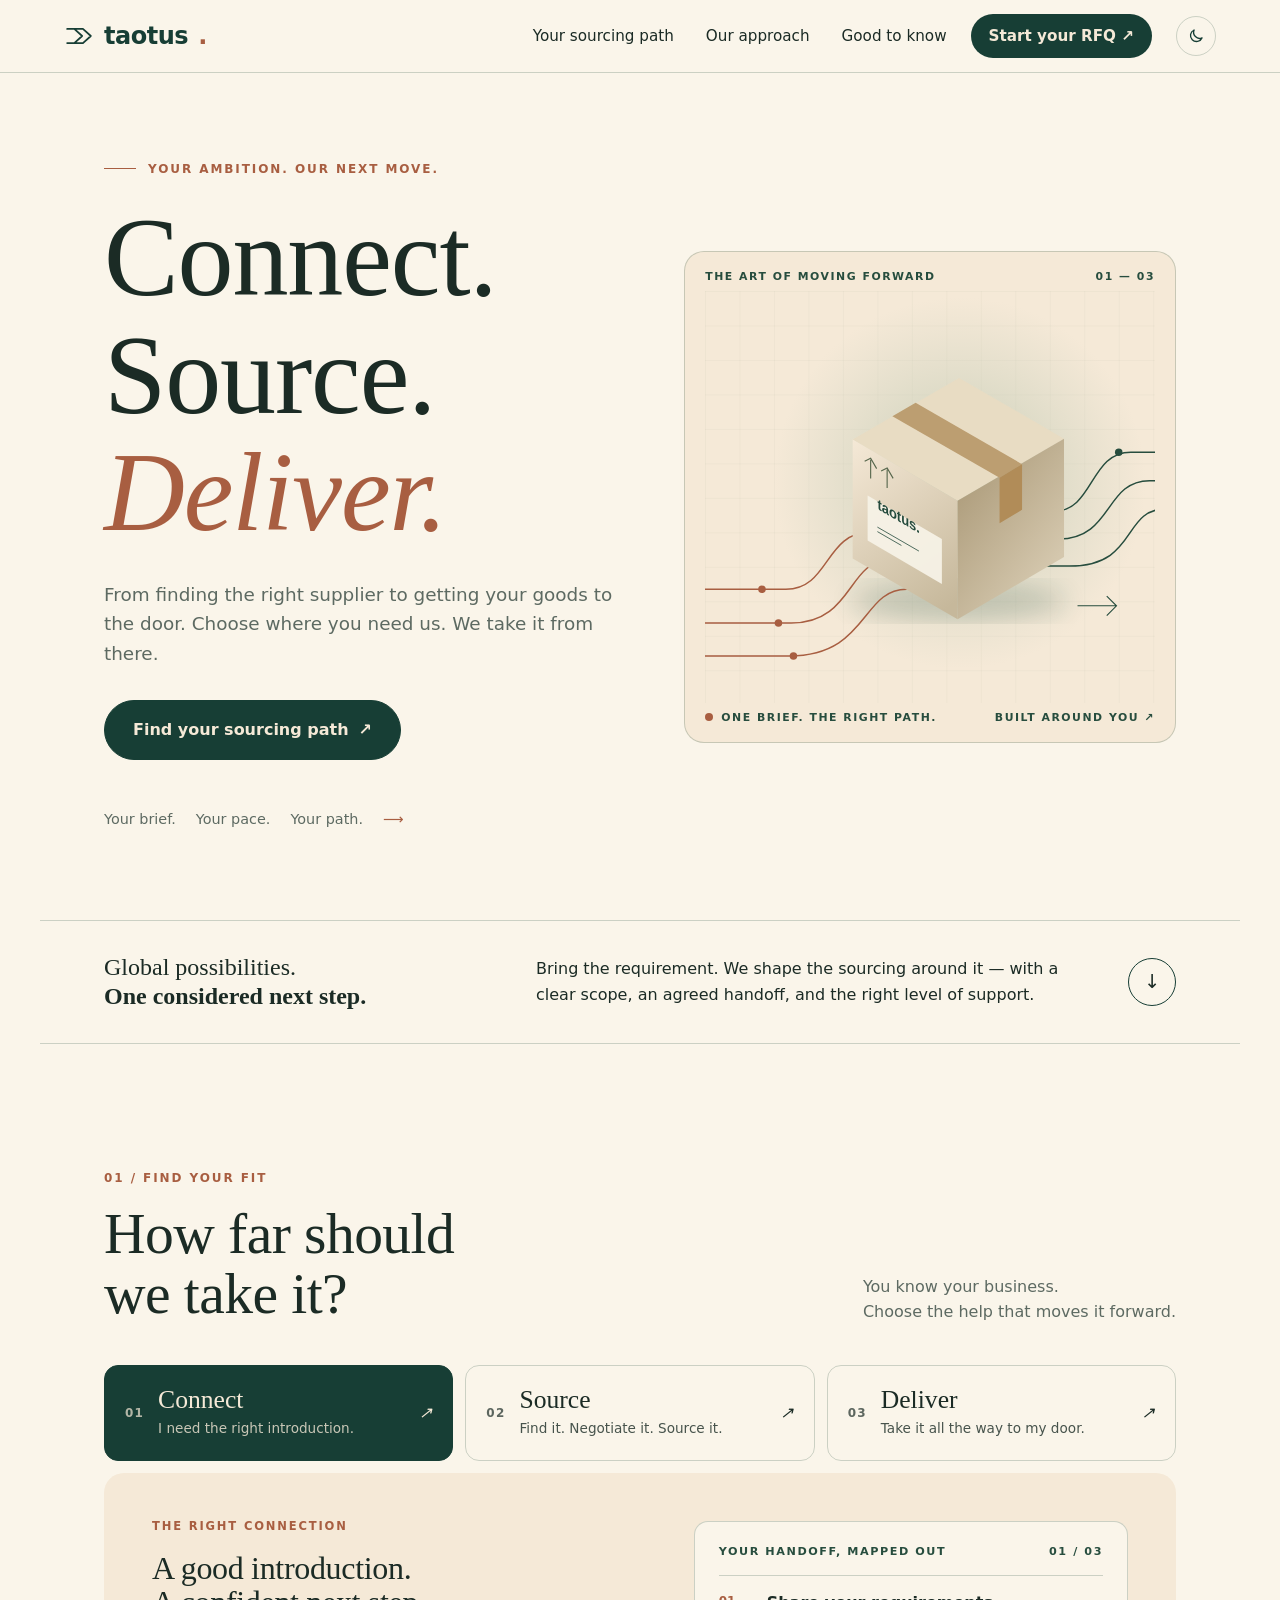
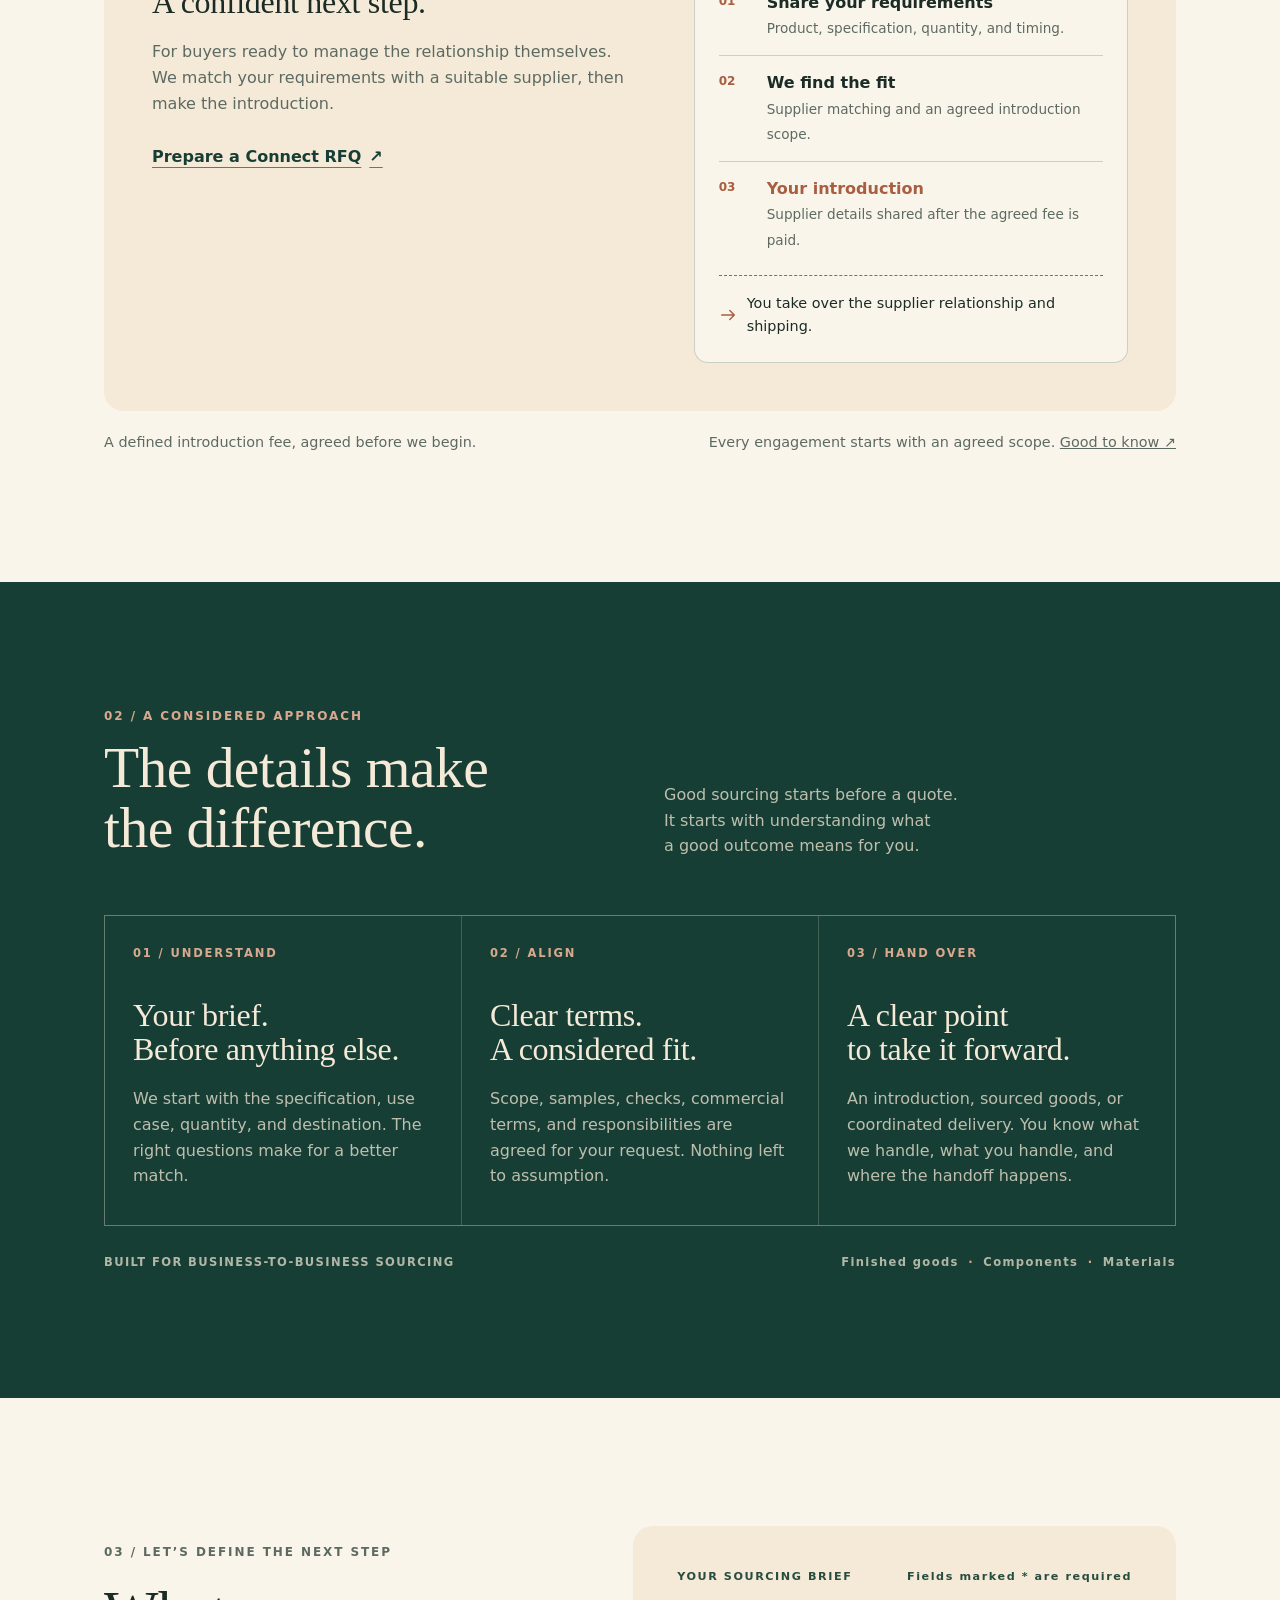
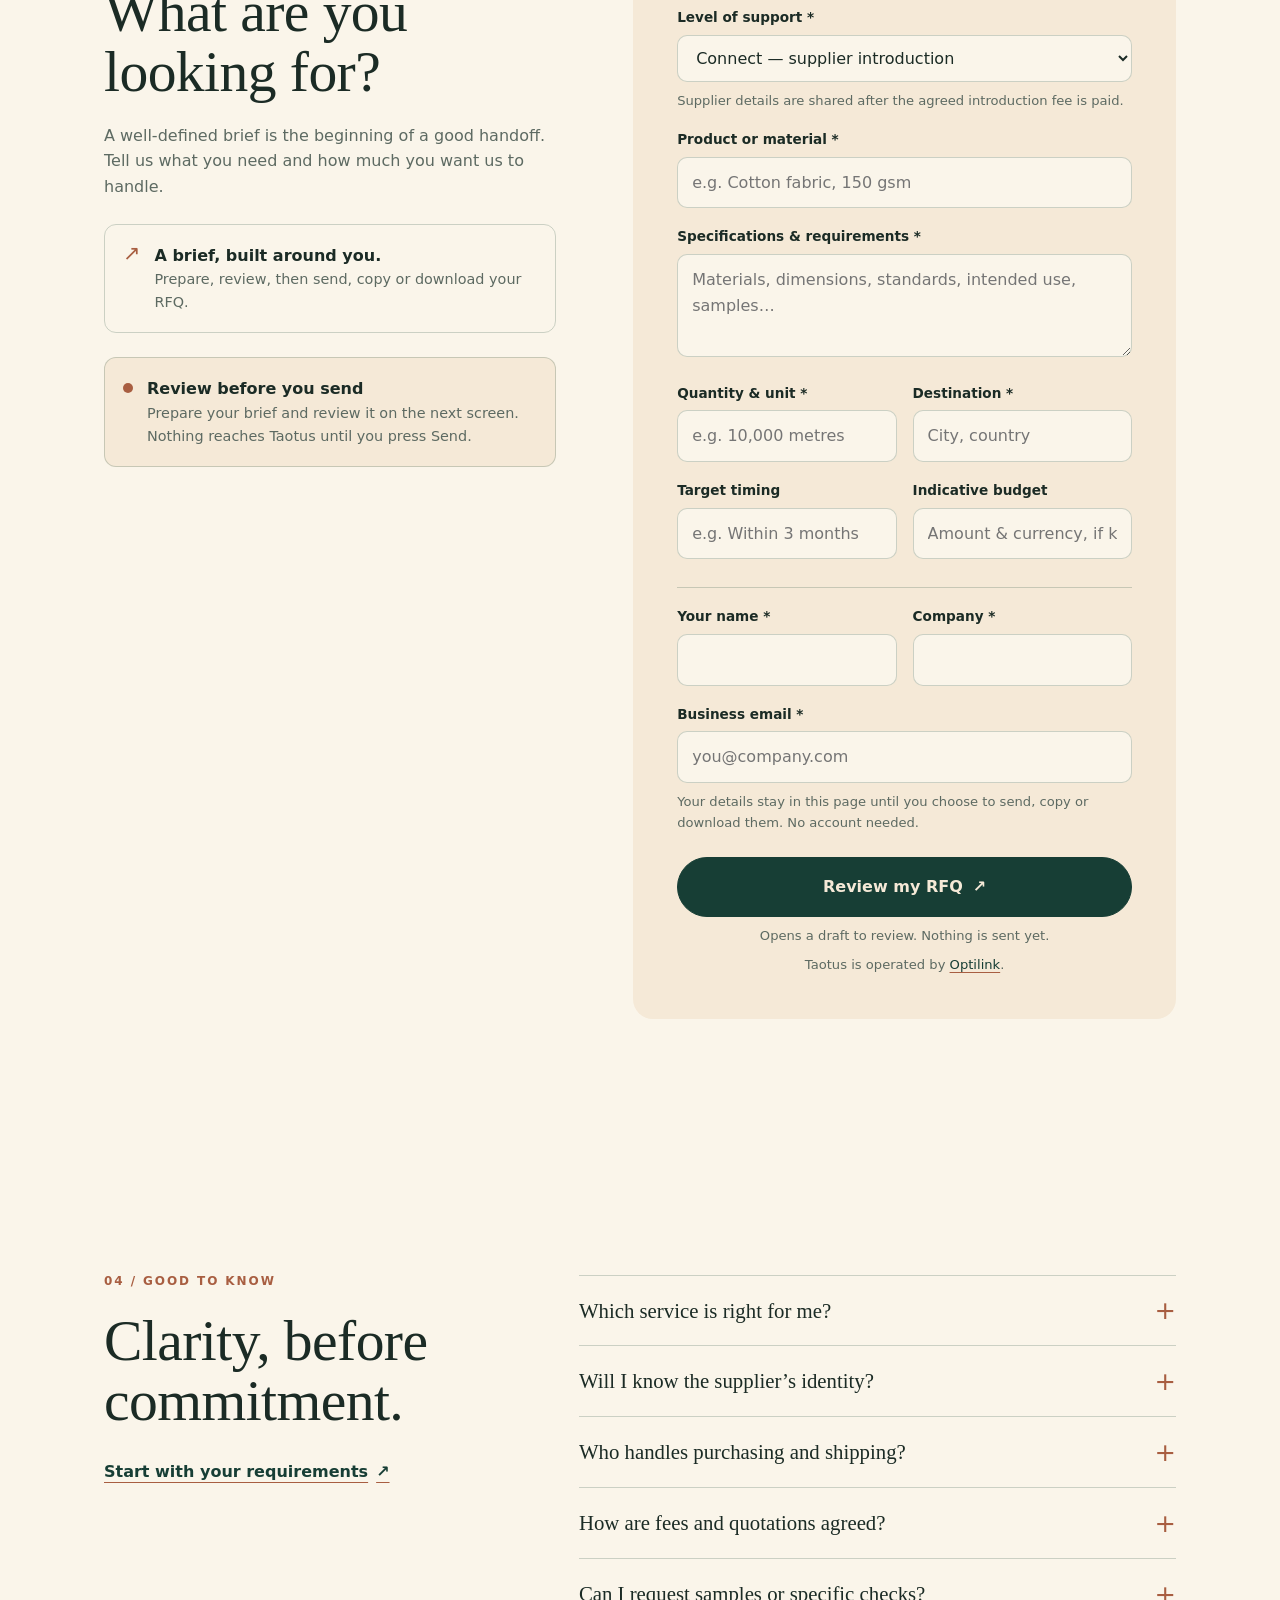
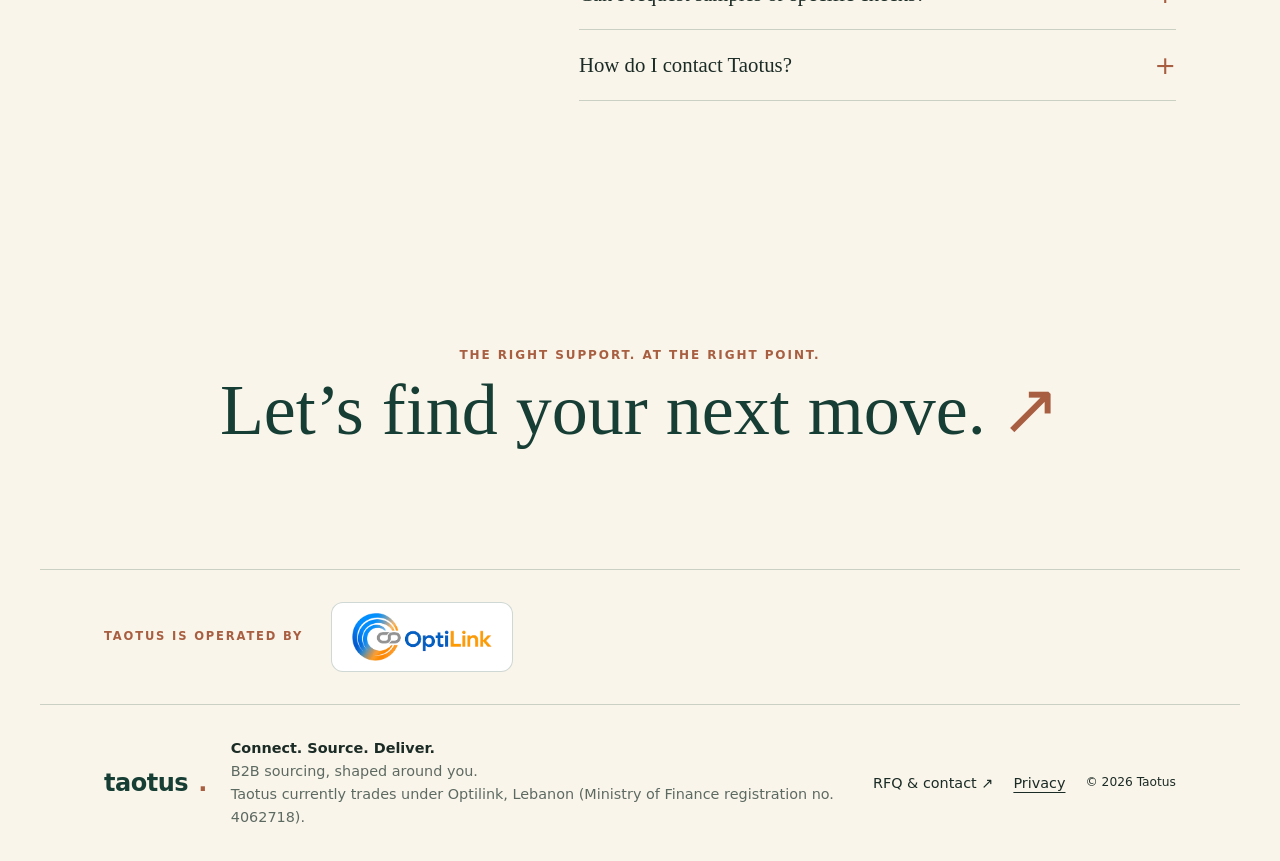
==== index.html @ 7aa7d21a "Add Optilink registration line to the footer Published with the owner's and partner's agreement.  Co" ====
<!doctype html>
<html lang="en">
<head>
  <meta charset="utf-8">
  <meta name="viewport" content="width=device-width, initial-scale=1">
  <meta name="theme-color" content="#173e35">
  <meta name="description" content="Taotus connects your requirements to the right sourcing path. Choose a supplier introduction, managed sourcing, or coordinated door-to-door delivery.">
  <link rel="canonical" href="https://taotus.com/">
  <meta property="og:type" content="website">
  <meta property="og:site_name" content="Taotus">
  <meta property="og:title" content="Taotus — Connect. Source. Deliver.">
  <meta property="og:description" content="Taotus connects your requirements to the right sourcing path. Choose a supplier introduction, managed sourcing, or coordinated door-to-door delivery.">
  <meta property="og:url" content="https://taotus.com/">
  <meta name="twitter:card" content="summary">
  <title>Taotus — Connect. Source. Deliver.</title>
  <script>try{var t=localStorage.getItem("theme");if(t==="dark"||t==="light")document.documentElement.dataset.theme=t}catch(e){}</script>
  <link rel="icon" href="favicon.svg" type="image/svg+xml">
  <link rel="stylesheet" href="styles.css">
  <script src="app.js" defer></script>
</head>
<body>
<a class="skip-link" href="#main">Skip to content</a>
<header class="header">
  <a class="wordmark" href="#" aria-label="Taotus home"><svg viewBox="0 0 38 38" aria-hidden="true"><path d="M4 10h20l10 9-10 9H4M13 10l10 9-10 9"/></svg>taotus<span class="wordmark-period">.</span></a>
  <nav class="desktop-nav" aria-label="Main navigation"><a href="#your-path">Your sourcing path</a><a href="#approach">Our approach</a><a href="#questions">Good to know</a></nav>
  <a class="nav-cta" href="#rfq">Start your RFQ <span aria-hidden="true">↗</span></a>
  <button class="theme-toggle" id="theme-toggle" type="button" aria-label="Switch to dark mode"><svg class="icon-moon" viewBox="0 0 24 24" aria-hidden="true"><path d="M20 14.5A8 8 0 0 1 9.5 4 8 8 0 1 0 20 14.5Z"/></svg><svg class="icon-sun" viewBox="0 0 24 24" aria-hidden="true"><circle cx="12" cy="12" r="4"/><path d="M12 2v2m0 16v2M2 12h2m16 0h2M4.9 4.9l1.4 1.4m11.4 11.4 1.4 1.4m0-14.2-1.4 1.4M6.3 17.7l-1.4 1.4"/></svg></button>
  <button class="menu-button" aria-label="Open menu" aria-expanded="false" aria-controls="mobile-menu"><span></span><span></span></button>
  <nav id="mobile-menu" class="mobile-nav" aria-label="Mobile navigation" hidden><a href="#your-path">Your sourcing path</a><a href="#approach">Our approach</a><a href="#questions">Good to know</a><a href="#rfq">Start your RFQ ↗</a></nav>
</header>
<main id="main">
  <section class="hero wrap">
    <div class="hero-copy">
      <p class="eyebrow"><span class="small-line"></span> YOUR AMBITION. OUR NEXT MOVE.</p>
      <h1>Connect.<br>Source.<br><em>Deliver.</em></h1>
      <p class="hero-description">From finding the right supplier to getting your goods to the door. Choose where you need us. We take it from there.</p>
      <a class="button primary" href="#your-path">Find your sourcing path <span aria-hidden="true">↗</span></a>
      <div class="hero-bottom"><span>Your brief.</span><span>Your pace.</span><span>Your path.</span><i aria-hidden="true">⟶</i></div>
    </div>
    <div class="hero-art" role="img" aria-label="Three sourcing paths meet at a Taotus parcel and continue to a shared destination.">
      <div class="art-top"><span>THE ART OF MOVING FORWARD</span><span>01 — 03</span></div>
      <svg class="handoff-art" viewBox="0 0 600 550" fill="none" aria-hidden="true">
        <defs><linearGradient id="paper" x1="245" y1="160" x2="400" y2="365" gradientUnits="userSpaceOnUse"><stop stop-color="#f5e9d7"/><stop offset="1" stop-color="#c6b89b"/></linearGradient><linearGradient id="side" x1="340" y1="250" x2="475" y2="350" gradientUnits="userSpaceOnUse"><stop stop-color="#ad9c7b"/><stop offset="1" stop-color="#d4c7ad"/></linearGradient><radialGradient id="light"><stop stop-color="#bfc9b0" stop-opacity=".9"/><stop offset="1" stop-color="#c7cebb" stop-opacity="0"/></radialGradient><filter id="shadow"><feGaussianBlur stdDeviation="16"/></filter><pattern id="grid" width="46" height="46" patternUnits="userSpaceOnUse"><path d="M46 0H0V46" stroke="#274d3e" stroke-opacity=".09"/></pattern></defs>
        <rect width="600" height="550" fill="url(#grid)"/>
        <circle cx="340" cy="256" r="248" fill="url(#light)"/>
        <ellipse cx="338" cy="414" rx="144" ry="25" fill="#193f32" opacity=".18" filter="url(#shadow)"/>
        <path d="M-25 398h133c58 0 52-76 112-76h70M-25 443h140c83 0 75-84 131-84h44M-25 487h137c106 0 96-89 157-89h21" stroke="#a85e41" stroke-width="2"/>
        <path d="M393 294h72c54 0 48-79 103-79h60M394 331h78c72 0 61-78 121-78h35M394 367h92c92 0 70-76 128-76h14" stroke="#274d3e" stroke-width="2"/>
        <path d="M197 198l142-82 140 81-142 83-140-82Z" fill="#e8dcc3"/>
        <path d="M197 198l140 82v158l-140-81V198Z" fill="url(#paper)"/>
        <path d="M337 280l142-83v158l-142 83V280Z" fill="url(#side)"/>
        <path d="M250 167l143 82 30-18-142-82-31 18Z" fill="#bc9e71"/>
        <path d="M393 249v61l30-18v-61l-30 18Z" fill="#b18c58"/>
        <path d="M217 273l99 58v60l-99-58v-60Z" fill="#f7f3e7" opacity=".94"/>
        <g transform="matrix(.866 .5 0 1 230 291)" fill="#244a3c"><text font-family="Arial,sans-serif" font-weight="600" font-size="20">taotus.</text><path d="M0 24h64M0 30h37" stroke="#244a3c" stroke-width="1"/></g>
        <path d="M221 225v25m-8-23 8-4 8 14M243 238v25m-8-23 8-4 8 14" stroke="#56664c" stroke-width="1.5"/>
        <circle cx="76" cy="398" r="5" fill="#a85e41"/><circle cx="98" cy="443" r="5" fill="#a85e41"/><circle cx="118" cy="487" r="5" fill="#a85e41"/>
        <circle cx="552" cy="215" r="5" fill="#274d3e"/>
        <path d="M497 420h52m-13-13 13 13-13 13" stroke="#274d3e" stroke-width="1.5"/>
      </svg>
      <div class="art-bottom"><span class="art-label"><i></i> ONE BRIEF. THE RIGHT PATH.</span><span>BUILT AROUND YOU ↗</span></div>
    </div>
  </section>
  <div class="intro-bar wrap"><p>Global possibilities.<br><strong>One considered next step.</strong></p><p>Bring the requirement. We shape the sourcing around it — with a clear scope, an agreed handoff, and the right level of support.</p><a href="#your-path" aria-label="Explore the three sourcing paths">↓</a></div>

  <section id="your-path" class="path-section wrap section-space">
    <div class="section-heading"><div><p class="eyebrow">01 / FIND YOUR FIT</p><h2>How far should<br>we take it?</h2></div><p>You know your business.<br>Choose the help that moves it forward.</p></div>
    <div class="service-tabs" role="tablist" aria-label="Choose your sourcing service">
      <button role="tab" id="tab-connect" aria-selected="true" aria-controls="service-panel" data-service="connect"><span class="tab-number">01</span><span><strong>Connect</strong><small>I need the right introduction.</small></span><i aria-hidden="true">↗</i></button>
      <button role="tab" id="tab-source" aria-selected="false" aria-controls="service-panel" tabindex="-1" data-service="source"><span class="tab-number">02</span><span><strong>Source</strong><small>Find it. Negotiate it. Source it.</small></span><i aria-hidden="true">↗</i></button>
      <button role="tab" id="tab-deliver" aria-selected="false" aria-controls="service-panel" tabindex="-1" data-service="deliver"><span class="tab-number">03</span><span><strong>Deliver</strong><small>Take it all the way to my door.</small></span><i aria-hidden="true">↗</i></button>
    </div>
    <div id="service-panel" class="service-panel" role="tabpanel" aria-labelledby="tab-connect" tabindex="0">
      <div class="service-detail"><div class="service-tag" id="service-tag">THE RIGHT CONNECTION</div><h3 id="service-title">A good introduction.<br>A confident next step.</h3><p id="service-description">For buyers ready to manage the relationship themselves. We match your requirements with a suitable supplier, then make the introduction.</p><a class="text-link" href="#rfq" id="service-cta">Prepare a Connect RFQ <span aria-hidden="true">↗</span></a></div>
      <div class="service-route"><div class="route-header"><span>YOUR HANDOFF, MAPPED OUT</span><span id="route-count">01 / 03</span></div><ol id="route-list"><li><span>01</span><div><strong>Share your requirements</strong><small>Product, specification, quantity, and timing.</small></div></li><li><span>02</span><div><strong>We find the fit</strong><small>Supplier matching and an agreed introduction scope.</small></div></li><li class="handoff"><span>03</span><div><strong>Your introduction</strong><small>Supplier details shared after the agreed fee is paid.</small></div></li></ol><div class="route-note" id="route-note"><svg viewBox="0 0 20 20" aria-hidden="true"><path d="M3 10h14m-5-5 5 5-5 5"/></svg><span>You take over the supplier relationship and shipping.</span></div></div>
    </div>
    <div class="scope-strip"><span id="commercial-note">A defined introduction fee, agreed before we begin.</span><span>Every engagement starts with an agreed scope. <a href="#questions">Good to know ↗</a></span></div>
  </section>

  <section id="approach" class="approach section-space"><div class="wrap"><div class="approach-top"><p class="eyebrow">02 / A CONSIDERED APPROACH</p><h2>The details make<br>the difference.</h2><p>Good sourcing starts before a quote.<br>It starts with understanding what<br>a good outcome means for you.</p></div><div class="approach-grid"><article><span class="approach-number">01 / UNDERSTAND</span><h3>Your brief.<br>Before anything else.</h3><p>We start with the specification, use case, quantity, and destination. The right questions make for a better match.</p></article><article><span class="approach-number">02 / ALIGN</span><h3>Clear terms.<br>A considered fit.</h3><p>Scope, samples, checks, commercial terms, and responsibilities are agreed for your request. Nothing left to assumption.</p></article><article><span class="approach-number">03 / HAND OVER</span><h3>A clear point<br>to take it forward.</h3><p>An introduction, sourced goods, or coordinated delivery. You know what we handle, what you handle, and where the handoff happens.</p></article></div><div class="approach-foot"><span>BUILT FOR BUSINESS-TO-BUSINESS SOURCING</span><span>Finished goods <i>·</i> Components <i>·</i> Materials</span></div></div></section>

  <section id="rfq" class="rfq-section wrap section-space"><div class="rfq-intro"><p class="eyebrow">03 / LET’S DEFINE THE NEXT STEP</p><h2>What are you<br>looking for?</h2><p>A well-defined brief is the beginning of a good handoff. Tell us what you need and how much you want us to handle.</p><div class="brief-note"><span aria-hidden="true">↗</span><div><strong>A brief, built around you.</strong><p>Prepare, review, then send, copy or download your RFQ.</p></div></div><div class="preview-note"><span class="status-dot"></span><div><strong>Review before you send</strong><p>Prepare your brief and review it on the next screen. Nothing reaches Taotus until you press Send.</p></div></div></div>
    <form id="rfq-form" class="rfq-form">
      <div class="form-heading"><span>YOUR SOURCING BRIEF</span><span>Fields marked * are required</span></div>
      <label for="rfq-service">Level of support *</label><select id="rfq-service" name="service" required><option value="connect">Connect — supplier introduction</option><option value="source">Source — sourcing, I arrange shipping</option><option value="deliver">Deliver — sourcing and delivery coordination</option><option value="unsure">Help me choose</option></select>
      <p class="field-hint" id="form-service-note">Supplier details are shared after the agreed introduction fee is paid.</p>
      <label for="product">Product or material *</label><input id="product" name="product" placeholder="e.g. Cotton fabric, 150 gsm" maxlength="180" required>
      <label for="specifications">Specifications & requirements *</label><textarea id="specifications" name="specifications" rows="3" maxlength="5000" placeholder="Materials, dimensions, standards, intended use, samples…" required></textarea>
      <div class="form-row"><div><label for="quantity">Quantity & unit *</label><input id="quantity" name="quantity" placeholder="e.g. 10,000 metres" maxlength="100" required></div><div><label for="destination">Destination *</label><input id="destination" name="destination" placeholder="City, country" maxlength="150" required></div></div>
      <div class="form-row"><div><label for="timing">Target timing</label><input id="timing" name="timing" placeholder="e.g. Within 3 months" maxlength="100"></div><div><label for="budget">Indicative budget</label><input id="budget" name="budget" placeholder="Amount & currency, if known" maxlength="100"></div></div>
      <div class="form-divider"></div>
      <div class="form-row"><div><label for="full-name">Your name *</label><input id="full-name" name="name" autocomplete="name" maxlength="100" required></div><div><label for="company">Company *</label><input id="company" name="company" autocomplete="organization" maxlength="150" required></div></div>
      <label for="email">Business email *</label><input id="email" type="email" name="email" autocomplete="email" placeholder="you@company.com" maxlength="254" required>
      <p class="data-note">Your details stay in this page until you choose to send, copy or download them. No account needed.</p>
      <div class="hp" aria-hidden="true"><label for="website">Leave this field empty</label><input id="website" name="website" tabindex="-1" autocomplete="off"></div>
      <button type="submit" class="button primary">Review my RFQ <span aria-hidden="true">↗</span></button><p class="under-button">Opens a draft to review. Nothing is sent yet.</p>
      <p class="under-button">Taotus is operated by <a href="https://optilinklb.com/" target="_blank" rel="noopener">Optilink</a>.</p>
    </form>
  </section>

  <section id="questions" class="faq-section wrap section-space"><div><p class="eyebrow">04 / GOOD TO KNOW</p><h2>Clarity, before<br>commitment.</h2><a href="#rfq" class="text-link">Start with your requirements <span aria-hidden="true">↗</span></a></div><div class="faq-list">
    <details><summary>Which service is right for me?<span aria-hidden="true">+</span></summary><p>Choose Connect if you want a supplier introduction and will manage the supplier yourself. Choose Source if you want Taotus to manage sourcing and supply the goods while you arrange shipping. Choose Deliver if you also want Taotus to coordinate delivery to your agreed destination. If you are unsure, choose “Help me choose” in your RFQ.</p></details>
    <details><summary>Will I know the supplier’s identity?<span aria-hidden="true">+</span></summary><p>Connect is an introduction service: supplier details are handed over after the agreed fee is paid. With Source and Deliver, Optilink, trading as Taotus, is your commercial counterpart and supplier identities are kept confidential. Supplier names and direct contacts are not included in buyer-facing shortlists or proposals. Any legally required disclosures and shipping documents are addressed in the agreed terms.</p></details>
    <details><summary>Who handles purchasing and shipping?<span aria-hidden="true">+</span></summary><p>With Connect, you deal directly with the supplier after introduction. With Source and Deliver, Optilink, trading as Taotus, buys from the supplier and resells to you under an agreed quotation. You arrange shipping with Source; Taotus coordinates door-to-door logistics with Deliver. Collection arrangements, delivery terms, import clearance, duties, and each party’s responsibilities are agreed before an order.</p></details>
    <details><summary>How are fees and quotations agreed?<span aria-hidden="true">+</span></summary><p>Connect has an agreed introduction fee payable before supplier details are released. Source and Deliver are quoted for your specific requirements, with our margin reflected in the commercial offer. Scope, payment terms, and any separately chargeable samples, inspections, freight, or duties are agreed before you commit.</p></details>
    <details><summary>Can I request samples or specific checks?<span aria-hidden="true">+</span></summary><p>Yes. Include the samples, standards, certifications, or inspection requirements you need in your brief. Availability, the extent of checks, costs, and approval steps are confirmed as part of the scope. A request or quotation does not itself certify a supplier or a product.</p></details>
    <details><summary>How do I contact Taotus?<span aria-hidden="true">+</span></summary><p>Use the RFQ builder above, review your brief, then press Send. It reaches the Taotus team directly and we reply to the business email you provide. You can also copy or download the brief. Sending a brief is an enquiry only: it does not place an order or commit either side.</p></details>
  </div></section>
  <section class="closing wrap"><p>THE RIGHT SUPPORT. AT THE RIGHT POINT.</p><a href="#your-path">Let’s find your next move.<span aria-hidden="true">↗</span></a></section>
  <section class="partner wrap" aria-label="Operating company">
    <span class="partner-label">TAOTUS IS OPERATED BY</span>
    <a class="partner-logo" href="https://optilinklb.com/" target="_blank" rel="noopener" aria-label="Optilink (opens in a new tab)"><picture><source srcset="assets/optilink-logo.webp" type="image/webp"><img src="assets/optilink-logo.png" alt="Optilink" width="140" height="48"></picture></a>
  </section>
</main>
<footer class="footer wrap"><a class="wordmark" href="#" aria-label="Taotus home">taotus<span class="wordmark-period">.</span></a><div><strong>Connect. Source. Deliver.</strong><span>B2B sourcing, shaped around you.</span><span>Taotus currently trades under Optilink, Lebanon (Ministry of Finance registration no. 4062718).</span></div><div class="footer-right"><a href="#rfq">RFQ & contact ↗</a><button class="plain-button" id="privacy-open">Privacy</button><small>© <span id="year">2026</span> Taotus</small></div></footer>
<dialog id="rfq-dialog" aria-labelledby="review-title"><div class="dialog-top"><span class="eyebrow">YOUR NEXT STEP, IN WRITING</span><button class="close-dialog" aria-label="Close RFQ review">×</button></div><h2 id="review-title">Your brief is ready.</h2><p class="dialog-lead">Review the details below, then send it to Taotus or keep a copy.</p><div class="not-sent" id="send-status" role="status" aria-live="polite"><span class="status-dot"></span><span id="send-status-text">Draft only — this RFQ has not been sent to Taotus.</span></div><pre id="rfq-output" tabindex="0"></pre><div class="dialog-actions"><button id="send-rfq" class="button primary" type="button">Send to Taotus <span aria-hidden="true">↗</span></button><button id="copy-rfq" class="button secondary">Copy brief <span aria-hidden="true">↗</span></button><button id="download-rfq" class="button secondary">Download .txt <span aria-hidden="true">↓</span></button></div><p id="copy-status" role="status" aria-live="polite"></p><button class="plain-button edit-brief">← Back to edit</button></dialog>
<dialog id="privacy-dialog" aria-labelledby="privacy-title"><div class="dialog-top"><span class="eyebrow">KEEPING IT CLEAR</span><button class="close-dialog" aria-label="Close privacy information">×</button></div><h2 id="privacy-title">Your brief.<br>Your control.</h2><p>What you type into the RFQ builder stays in your browser until you press Send. If you do, your brief and contact details (name, company and business email) are stored in our own database on our server and emailed to the Taotus team. Taotus is a trading name of Optilink, which is responsible for this information. We use them only to respond to your request. To ask us to delete or correct them, email info@taotus.com. No customer account is created.</p><p>Copying places the brief on your clipboard and downloading saves a text file to your device. Treat those copies as you would any business information. Refreshing or closing the page clears anything you have not sent.</p><p>This website uses no analytics or advertising cookies. Our web server keeps standard access and security logs, such as IP address and requested page, to run and protect the site.</p></dialog>
<noscript><div class="noscript-note">Enable JavaScript to compare all three services and prepare an RFQ. Connect introduces a supplier; Source includes sourcing with buyer-arranged shipping; Deliver adds coordinated delivery. Source and Deliver keep suppliers confidential.</div></noscript>
</body></html>
---- styles.css ----
/* Taotus — plain CSS, no build step */

:root {
  color-scheme: light dark;
  --brand: #173e35;
  --on-brand: #f5e9d7;
  --green-700: #274d3e;
  --green-500: #56664c;
  --clay: #a85e41;
  --surface: #f5e9d7;
  --paper: #faf5ea;
  --sand: #e8dcc3;
  --ink: #1b2b25;
  --muted: #5d6a62;
  --line: rgba(39, 77, 62, 0.22);
  --approach-bg: #173e35;
  --approach-ink: #f5e9d7;
  --approach-accent: #d9a98f;
  --art-route: #274d3e;
  --art-glow: 1;
  --serif: Georgia, "Times New Roman", serif;
  --sans: system-ui, -apple-system, "Segoe UI", Roboto, Arial, sans-serif;
  --gutter: clamp(20px, 5vw, 64px);
  --max: 1200px;
}

/* Dark theme: follows the OS unless the visitor picked a theme with the toggle. */
:root[data-theme="light"] { color-scheme: light; }
:root[data-theme="dark"] { color-scheme: dark; }

@media (prefers-color-scheme: dark) {
  :root:not([data-theme="light"]) {
    --brand: #e8dcc3;
    --on-brand: #0f1f1a;
    --green-700: #8fb3a3;
    --green-500: #9db08f;
    --clay: #de8a67;
    --surface: #17302a;
    --paper: #0f1f1a;
    --sand: #223d35;
    --ink: #efe6d6;
    --muted: #a6b3aa;
    --line: rgba(245, 233, 215, 0.18);
    --approach-bg: #0a1511;
    --art-route: #8fb3a3;
    --art-glow: 0.15;
  }
}
:root[data-theme="dark"] {
  --brand: #e8dcc3;
  --on-brand: #0f1f1a;
  --green-700: #8fb3a3;
  --green-500: #9db08f;
  --clay: #de8a67;
  --surface: #17302a;
  --paper: #0f1f1a;
  --sand: #223d35;
  --ink: #efe6d6;
  --muted: #a6b3aa;
  --line: rgba(245, 233, 215, 0.18);
  --approach-bg: #0a1511;
  --art-route: #8fb3a3;
  --art-glow: 0.15;
}

*, *::before, *::after { box-sizing: border-box; }
html { scroll-behavior: smooth; scroll-padding-top: 88px; }
body {
  margin: 0;
  background: var(--paper);
  color: var(--ink);
  font: 16px/1.6 var(--sans);
  -webkit-font-smoothing: antialiased;
}
@media (prefers-reduced-motion: reduce) { html { scroll-behavior: auto; } }

h1, h2, h3 { font-family: var(--serif); font-weight: 400; line-height: 1.05; margin: 0; letter-spacing: -0.01em; }
h1 { font-size: clamp(3.4rem, 9vw, 7rem); }
h1 em { color: var(--clay); font-style: italic; }
h2 { font-size: clamp(2.2rem, 5vw, 3.6rem); }
h3 { font-size: clamp(1.5rem, 2.6vw, 2rem); }
p { margin: 0 0 1em; }
a { color: inherit; }
small { font-size: 0.85em; }
button, input, select, textarea { font: inherit; color: inherit; }
:focus-visible { outline: 2px solid var(--clay); outline-offset: 3px; }

.wrap { max-width: var(--max); margin-inline: auto; padding-inline: var(--gutter); }
.section-space { padding-block: clamp(64px, 10vw, 128px); }

.skip-link {
  position: absolute; left: 12px; top: -60px; z-index: 100;
  background: var(--brand); color: var(--on-brand); padding: 10px 16px; border-radius: 6px;
}
.skip-link:focus { top: 12px; }

.eyebrow {
  display: flex; align-items: center; gap: 12px;
  font: 600 0.75rem/1 var(--sans); letter-spacing: 0.16em; color: var(--clay); margin: 0 0 24px;
}
.small-line { display: inline-block; width: 32px; height: 1px; background: currentColor; }

/* Header */
.header {
  position: sticky; top: 0; z-index: 50;
  display: flex; align-items: center; justify-content: space-between; gap: 24px;
  padding: 14px var(--gutter);
  background: color-mix(in srgb, var(--paper) 92%, transparent); backdrop-filter: blur(8px);
  border-bottom: 1px solid var(--line);
}
.wordmark {
  display: inline-flex; align-items: center; gap: 10px; text-decoration: none;
  font: 600 1.5rem/1 var(--sans); letter-spacing: -0.02em; color: var(--brand);
}
.wordmark svg { width: 30px; height: 30px; fill: none; stroke: var(--brand); stroke-width: 2.2; stroke-linejoin: round; stroke-linecap: round; }
.wordmark-period { color: var(--clay); }
.desktop-nav { display: flex; gap: 32px; margin-left: auto; }
.desktop-nav a, .mobile-nav a { text-decoration: none; font-size: 0.95rem; }
.desktop-nav a:hover { color: var(--clay); }
.nav-cta {
  text-decoration: none; font-size: 0.95rem; font-weight: 600;
  background: var(--brand); color: var(--on-brand); padding: 10px 18px; border-radius: 999px;
  transition: background 0.2s;
}
.nav-cta:hover { background: var(--clay); }
.theme-toggle {
  display: grid; place-items: center; width: 40px; height: 40px; flex: none;
  background: none; border: 1px solid var(--line); border-radius: 50%; cursor: pointer; color: var(--brand);
}
.theme-toggle:hover { border-color: var(--brand); }
.theme-toggle svg { width: 18px; height: 18px; fill: none; stroke: currentColor; stroke-width: 1.8; stroke-linecap: round; stroke-linejoin: round; }
.theme-toggle .icon-sun { display: none; }
:root[data-theme="dark"] .theme-toggle .icon-sun { display: block; }
:root[data-theme="dark"] .theme-toggle .icon-moon { display: none; }
.menu-button { display: none; width: 44px; height: 44px; background: none; border: 0; cursor: pointer; position: relative; }
.menu-button span { position: absolute; left: 11px; right: 11px; height: 2px; background: var(--brand); transition: transform 0.2s; }
.menu-button span:first-child { top: 17px; }
.menu-button span:last-child { top: 25px; }
.menu-button[aria-expanded="true"] span:first-child { transform: translateY(4px) rotate(45deg); }
.menu-button[aria-expanded="true"] span:last-child { transform: translateY(-4px) rotate(-45deg); }
.mobile-nav {
  position: absolute; left: 0; right: 0; top: 100%;
  display: flex; flex-direction: column; background: var(--paper);
  border-bottom: 1px solid var(--line); padding: 8px var(--gutter) 20px;
}
.mobile-nav[hidden] { display: none; }
.mobile-nav a { padding: 14px 0; border-bottom: 1px solid var(--line); font-size: 1.1rem; }

@media (max-width: 820px) {
  .desktop-nav, .nav-cta { display: none; }
  .theme-toggle { margin-left: auto; }
  .menu-button { display: block; }
}

/* Buttons & links */
.button {
  display: inline-flex; align-items: center; justify-content: center; gap: 10px;
  padding: 16px 28px; border-radius: 999px; border: 1px solid var(--brand);
  font-weight: 600; text-decoration: none; cursor: pointer; transition: background 0.2s, color 0.2s;
}
.button.primary { background: var(--brand); color: var(--on-brand); }
.button.primary:hover { background: var(--clay); border-color: var(--clay); }
.button.secondary { background: transparent; color: var(--brand); }
.button.secondary:hover { background: var(--brand); color: var(--on-brand); }
.text-link { display: inline-flex; gap: 8px; font-weight: 600; color: var(--brand); text-decoration-color: var(--clay); text-underline-offset: 5px; }
.text-link:hover { color: var(--clay); }
.plain-button { background: none; border: 0; padding: 0; cursor: pointer; text-decoration: underline; text-underline-offset: 4px; }

/* Hero */
.hero {
  display: grid; grid-template-columns: minmax(0, 1.05fr) minmax(0, 1fr); gap: clamp(24px, 5vw, 72px);
  align-items: center; padding-block: clamp(40px, 7vw, 96px);
}
.hero-description { max-width: 28em; margin: 28px 0 32px; font-size: 1.15rem; color: var(--muted); }
.hero-bottom { display: flex; flex-wrap: wrap; gap: 8px 20px; margin-top: 48px; font-size: 0.9rem; color: var(--muted); }
.hero-bottom i { font-style: normal; color: var(--clay); }
.hero-art {
  position: relative; background: var(--surface); border: 1px solid var(--line); border-radius: 20px;
  padding: 18px 20px; overflow: hidden;
}
.art-top, .art-bottom {
  display: flex; justify-content: space-between; gap: 12px;
  font: 600 0.68rem/1.2 var(--sans); letter-spacing: 0.14em; color: var(--green-700);
}
.handoff-art { display: block; width: 100%; height: auto; margin-block: 8px; }
.handoff-art path[stroke="#274d3e"] { stroke: var(--art-route); }
.handoff-art circle[r="248"] { opacity: var(--art-glow); }
.handoff-art circle[fill="#274d3e"] { fill: var(--art-route); }
.art-label { display: inline-flex; align-items: center; gap: 8px; }
.art-label i { width: 8px; height: 8px; border-radius: 50%; background: var(--clay); }

@media (max-width: 900px) {
  .hero { grid-template-columns: 1fr; }
}

.intro-bar {
  display: grid; grid-template-columns: 1fr 1.4fr auto; gap: 32px; align-items: center;
  padding-block: 32px; border-block: 1px solid var(--line);
}
.intro-bar p { margin: 0; }
.intro-bar > p:first-child { font-family: var(--serif); font-size: 1.5rem; line-height: 1.2; }
.intro-bar > a {
  display: grid; place-items: center; width: 48px; height: 48px; border-radius: 50%;
  border: 1px solid var(--brand); text-decoration: none; font-size: 1.2rem;
}
.intro-bar > a:hover { background: var(--brand); color: var(--on-brand); }
@media (max-width: 820px) { .intro-bar { grid-template-columns: 1fr; gap: 16px; } }

/* Section headings */
.section-heading { display: flex; justify-content: space-between; align-items: end; gap: 32px; margin-bottom: 40px; flex-wrap: wrap; }
.section-heading .eyebrow { margin-bottom: 20px; }
.section-heading > p { margin: 0; color: var(--muted); max-width: 22em; }

/* Service tabs */
.service-tabs { display: grid; grid-template-columns: repeat(3, 1fr); gap: 12px; }
.service-tabs button {
  display: grid; grid-template-columns: auto 1fr auto; gap: 14px; align-items: center; text-align: left;
  padding: 20px; background: transparent; border: 1px solid var(--line); border-radius: 14px; cursor: pointer;
  transition: background 0.2s, color 0.2s, border-color 0.2s;
}
.service-tabs button:hover { border-color: var(--green-700); }
.service-tabs button[aria-selected="true"] { background: var(--brand); color: var(--on-brand); border-color: var(--brand); }
.service-tabs strong { display: block; font: 400 1.6rem/1.1 var(--serif); }
.service-tabs small { display: block; margin-top: 4px; opacity: 0.8; }
.tab-number { font: 600 0.75rem var(--sans); letter-spacing: 0.1em; opacity: 0.7; }
@media (max-width: 820px) { .service-tabs { grid-template-columns: 1fr; } }

.service-panel {
  display: grid; grid-template-columns: 1.1fr 1fr; gap: clamp(24px, 5vw, 64px);
  margin-top: 12px; padding: clamp(24px, 4vw, 48px);
  background: var(--surface); border-radius: 20px;
}
.service-tag { font: 600 0.72rem/1 var(--sans); letter-spacing: 0.16em; color: var(--clay); margin-bottom: 20px; }
.service-detail p { color: var(--muted); margin-block: 20px 28px; }
.service-route { background: var(--paper); border: 1px solid var(--line); border-radius: 14px; padding: 24px; align-self: start; }
.route-header { display: flex; justify-content: space-between; font: 600 0.7rem/1 var(--sans); letter-spacing: 0.14em; color: var(--green-700); margin-bottom: 18px; }
.service-route ol { list-style: none; margin: 0; padding: 0; }
.service-route li { display: grid; grid-template-columns: 36px 1fr; gap: 12px; padding: 14px 0; border-top: 1px solid var(--line); }
.service-route li > span { font: 600 0.75rem var(--sans); color: var(--clay); padding-top: 4px; }
.service-route li strong { display: block; font-weight: 600; }
.service-route li small { color: var(--muted); }
.service-route li.handoff strong { color: var(--clay); }
.route-note { display: flex; gap: 10px; align-items: center; margin-top: 8px; padding-top: 16px; border-top: 1px dashed var(--clay); font-size: 0.9rem; }
.route-note svg { flex: none; width: 18px; height: 18px; fill: none; stroke: var(--clay); stroke-width: 1.6; stroke-linecap: round; stroke-linejoin: round; }
@media (max-width: 820px) { .service-panel { grid-template-columns: 1fr; } }

.scope-strip { display: flex; justify-content: space-between; flex-wrap: wrap; gap: 8px 24px; margin-top: 20px; font-size: 0.9rem; color: var(--muted); }

/* Approach */
.approach { background: var(--approach-bg); color: var(--approach-ink); }
.approach .eyebrow { color: var(--approach-accent); }
.approach-top { display: grid; grid-template-columns: 1fr 1fr; gap: 16px 48px; align-items: end; margin-bottom: 56px; }
.approach-top .eyebrow { grid-column: 1 / -1; margin-bottom: 0; }
.approach-top > p:last-child { margin: 0; color: rgba(245, 233, 215, 0.75); }
.approach-grid { display: grid; grid-template-columns: repeat(3, 1fr); gap: 1px; background: rgba(245, 233, 215, 0.2); border: 1px solid rgba(245, 233, 215, 0.2); }
.approach-grid article { background: var(--approach-bg); padding: 32px 28px 36px; }
.approach-number { display: block; margin-bottom: 40px; font: 600 0.72rem/1 var(--sans); letter-spacing: 0.16em; color: var(--approach-accent); }
.approach-grid p { margin: 20px 0 0; color: rgba(245, 233, 215, 0.75); }
.approach-foot { display: flex; justify-content: space-between; flex-wrap: wrap; gap: 8px 24px; margin-top: 28px; font: 600 0.72rem/1.4 var(--sans); letter-spacing: 0.12em; color: rgba(245, 233, 215, 0.7); }
.approach-foot i { font-style: normal; color: var(--approach-accent); margin-inline: 4px; }
@media (max-width: 820px) {
  .approach-top, .approach-grid { grid-template-columns: 1fr; }
}

/* RFQ */
.rfq-section { display: grid; grid-template-columns: 1fr 1.2fr; gap: clamp(32px, 6vw, 80px); align-items: start; }
.rfq-intro > p { color: var(--muted); margin-top: 20px; }
.brief-note, .preview-note { display: flex; gap: 14px; margin-top: 24px; padding: 18px; border: 1px solid var(--line); border-radius: 12px; }
.brief-note > span { color: var(--clay); font-size: 1.3rem; line-height: 1; }
.brief-note p, .preview-note p { margin: 0; font-size: 0.9rem; color: var(--muted); }
.preview-note { background: var(--surface); }
.status-dot { flex: none; width: 10px; height: 10px; margin-top: 7px; border-radius: 50%; background: var(--clay); display: inline-block; }

.rfq-form { background: var(--surface); border-radius: 20px; padding: clamp(24px, 4vw, 44px); }
.form-heading { display: flex; justify-content: space-between; gap: 12px; margin-bottom: 24px; font: 600 0.7rem/1.2 var(--sans); letter-spacing: 0.14em; color: var(--green-700); }
.rfq-form label { display: block; margin: 18px 0 6px; font-size: 0.85rem; font-weight: 600; }
.rfq-form input, .rfq-form select, .rfq-form textarea {
  width: 100%; padding: 12px 14px; background: var(--paper); border: 1px solid var(--line); border-radius: 10px;
}
.rfq-form textarea { resize: vertical; min-height: 96px; }
.rfq-form input:focus, .rfq-form select:focus, .rfq-form textarea:focus { outline: 2px solid var(--green-700); outline-offset: 0; border-color: var(--green-700); }
.form-row { display: grid; grid-template-columns: 1fr 1fr; gap: 0 16px; }
.form-divider { height: 1px; background: var(--line); margin-top: 28px; }
.field-hint, .data-note, .under-button { margin: 8px 0 0; font-size: 0.82rem; color: var(--muted); }
.rfq-form .button { margin-top: 24px; width: 100%; }
.under-button { text-align: center; }
@media (max-width: 900px) { .rfq-section { grid-template-columns: 1fr; } }
@media (max-width: 520px) { .form-row { grid-template-columns: 1fr; } }

/* FAQ */
.faq-section { display: grid; grid-template-columns: 1fr 1.5fr; gap: clamp(32px, 6vw, 80px); align-items: start; }
.faq-section .text-link { margin-top: 28px; }
.faq-list details { border-top: 1px solid var(--line); }
.faq-list details:last-child { border-bottom: 1px solid var(--line); }
.faq-list summary {
  display: flex; justify-content: space-between; gap: 16px; align-items: center;
  padding: 22px 0; cursor: pointer; list-style: none; font: 400 1.3rem/1.25 var(--serif);
}
.faq-list summary::-webkit-details-marker { display: none; }
.faq-list summary span { color: var(--clay); font: 300 1.6rem/1 var(--sans); transition: transform 0.2s; }
.faq-list details[open] summary span { transform: rotate(45deg); }
.faq-list details p { padding-bottom: 22px; margin: 0; color: var(--muted); max-width: 40em; }
@media (max-width: 820px) { .faq-section { grid-template-columns: 1fr; } }

/* Closing + footer */
.closing { text-align: center; padding-block: clamp(64px, 10vw, 120px); }
.closing p { font: 600 0.75rem/1 var(--sans); letter-spacing: 0.16em; color: var(--clay); }
.closing a { font: 400 clamp(2.2rem, 6vw, 4.5rem)/1.05 var(--serif); text-decoration: none; color: var(--brand); }
.closing a:hover { color: var(--clay); }
.closing a span { margin-left: 0.2em; color: var(--clay); }

.footer {
  display: grid; grid-template-columns: auto 1fr auto; gap: 24px; align-items: center;
  padding-block: 32px; border-top: 1px solid var(--line); font-size: 0.9rem;
}
.footer > div:nth-child(2) { display: flex; flex-direction: column; }
.footer > div:nth-child(2) span { color: var(--muted); }
/* Partner band: the logo sits on a light card so it stays legible in dark mode. */
.partner {
  display: flex; align-items: center; flex-wrap: wrap; gap: 14px 28px;
  padding-block: 32px; border-top: 1px solid var(--line);
}
.partner-label { font: 600 0.72rem/1 var(--sans); letter-spacing: 0.16em; color: var(--clay); }
.partner-logo {
  display: inline-flex; align-items: center; padding: 10px 20px;
  background: #fff; border: 1px solid var(--line); border-radius: 12px;
  transition: box-shadow 0.2s;
}
.partner-logo:hover { box-shadow: 0 4px 16px rgba(0, 0, 0, 0.12); }
.partner-logo picture { display: flex; }
.partner-logo img { display: block; height: 48px; width: auto; }

.partner-note a, .under-button a { color: var(--brand); text-decoration-color: var(--clay); text-underline-offset: 3px; }
.partner-note a:hover, .under-button a:hover { color: var(--clay); }
.footer-right { display: flex; gap: 20px; align-items: center; flex-wrap: wrap; }
.footer-right a { text-decoration: none; }
@media (max-width: 820px) { .footer { grid-template-columns: 1fr; } }

/* Dialogs */
dialog {
  width: min(640px, calc(100vw - 32px)); max-height: calc(100vh - 32px); overflow: auto;
  padding: clamp(24px, 4vw, 40px); border: 0; border-radius: 20px; background: var(--paper); color: var(--ink);
}
dialog::backdrop { background: rgba(23, 62, 53, 0.6); backdrop-filter: blur(3px); }
.dialog-top { display: flex; justify-content: space-between; align-items: start; }
.dialog-top .eyebrow { margin-bottom: 16px; }
.close-dialog { background: none; border: 0; font-size: 1.8rem; line-height: 1; cursor: pointer; padding: 0 4px; }
.dialog-lead { color: var(--muted); margin-top: 12px; }
.not-sent { display: flex; gap: 10px; align-items: center; margin: 16px 0; padding: 12px 14px; background: var(--surface); border-radius: 10px; font-size: 0.9rem; }
.not-sent .status-dot { margin-top: 0; }
.not-sent[data-state="sent"] .status-dot { background: #3f9b6a; }
.not-sent[data-state="error"] { border: 1px solid var(--clay); }
.hp { position: absolute; left: -9999px; width: 1px; height: 1px; overflow: hidden; }
#rfq-output {
  margin: 0 0 20px; padding: 16px; max-height: 40vh; overflow: auto; white-space: pre-wrap; word-break: break-word;
  background: var(--surface); border: 1px solid var(--line); border-radius: 10px; font: 0.85rem/1.55 ui-monospace, Consolas, monospace;
}
.dialog-actions { display: flex; gap: 12px; flex-wrap: wrap; }
#copy-status { min-height: 1.6em; margin: 12px 0 0; font-size: 0.9rem; color: var(--green-700); }
.edit-brief { margin-top: 8px; }
#privacy-dialog p { color: var(--muted); }
#privacy-dialog h2 { margin-bottom: 16px; }

.noscript-note { padding: 16px var(--gutter); background: var(--surface); border-top: 1px solid var(--line); }
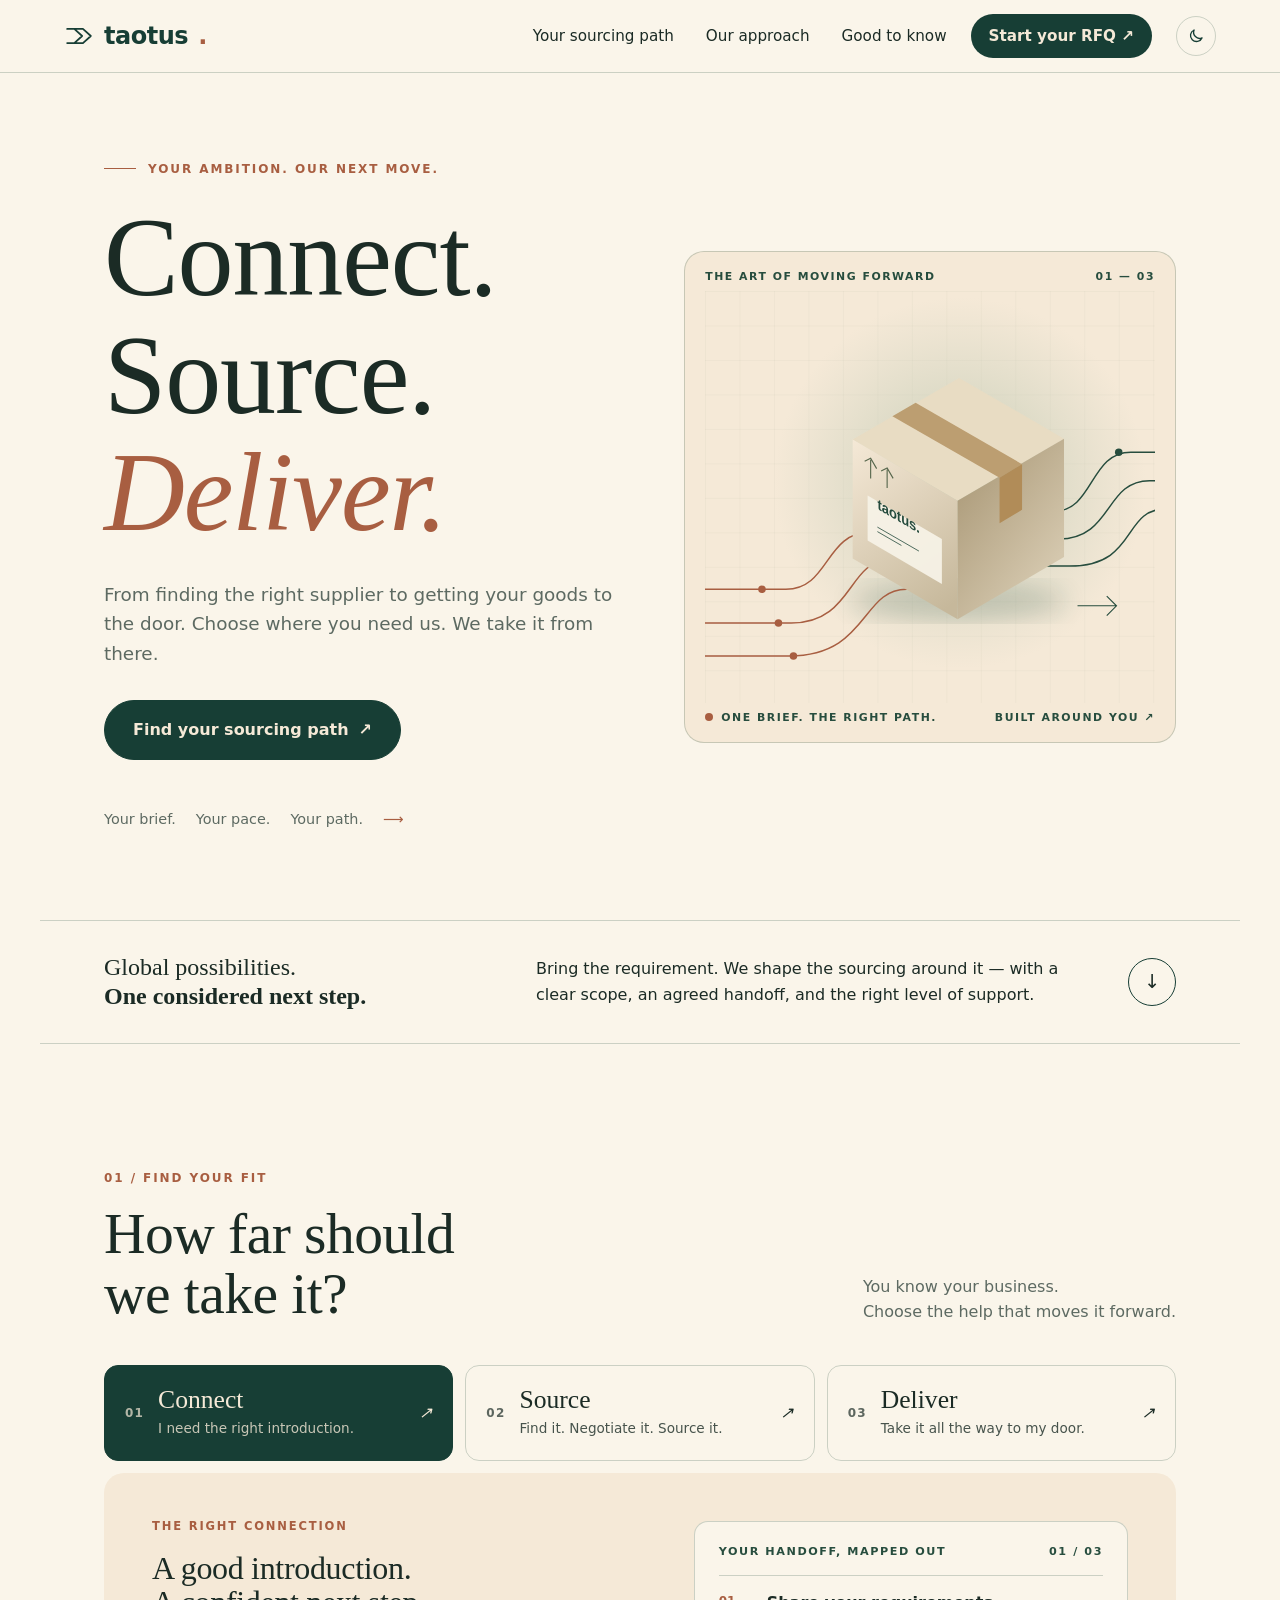
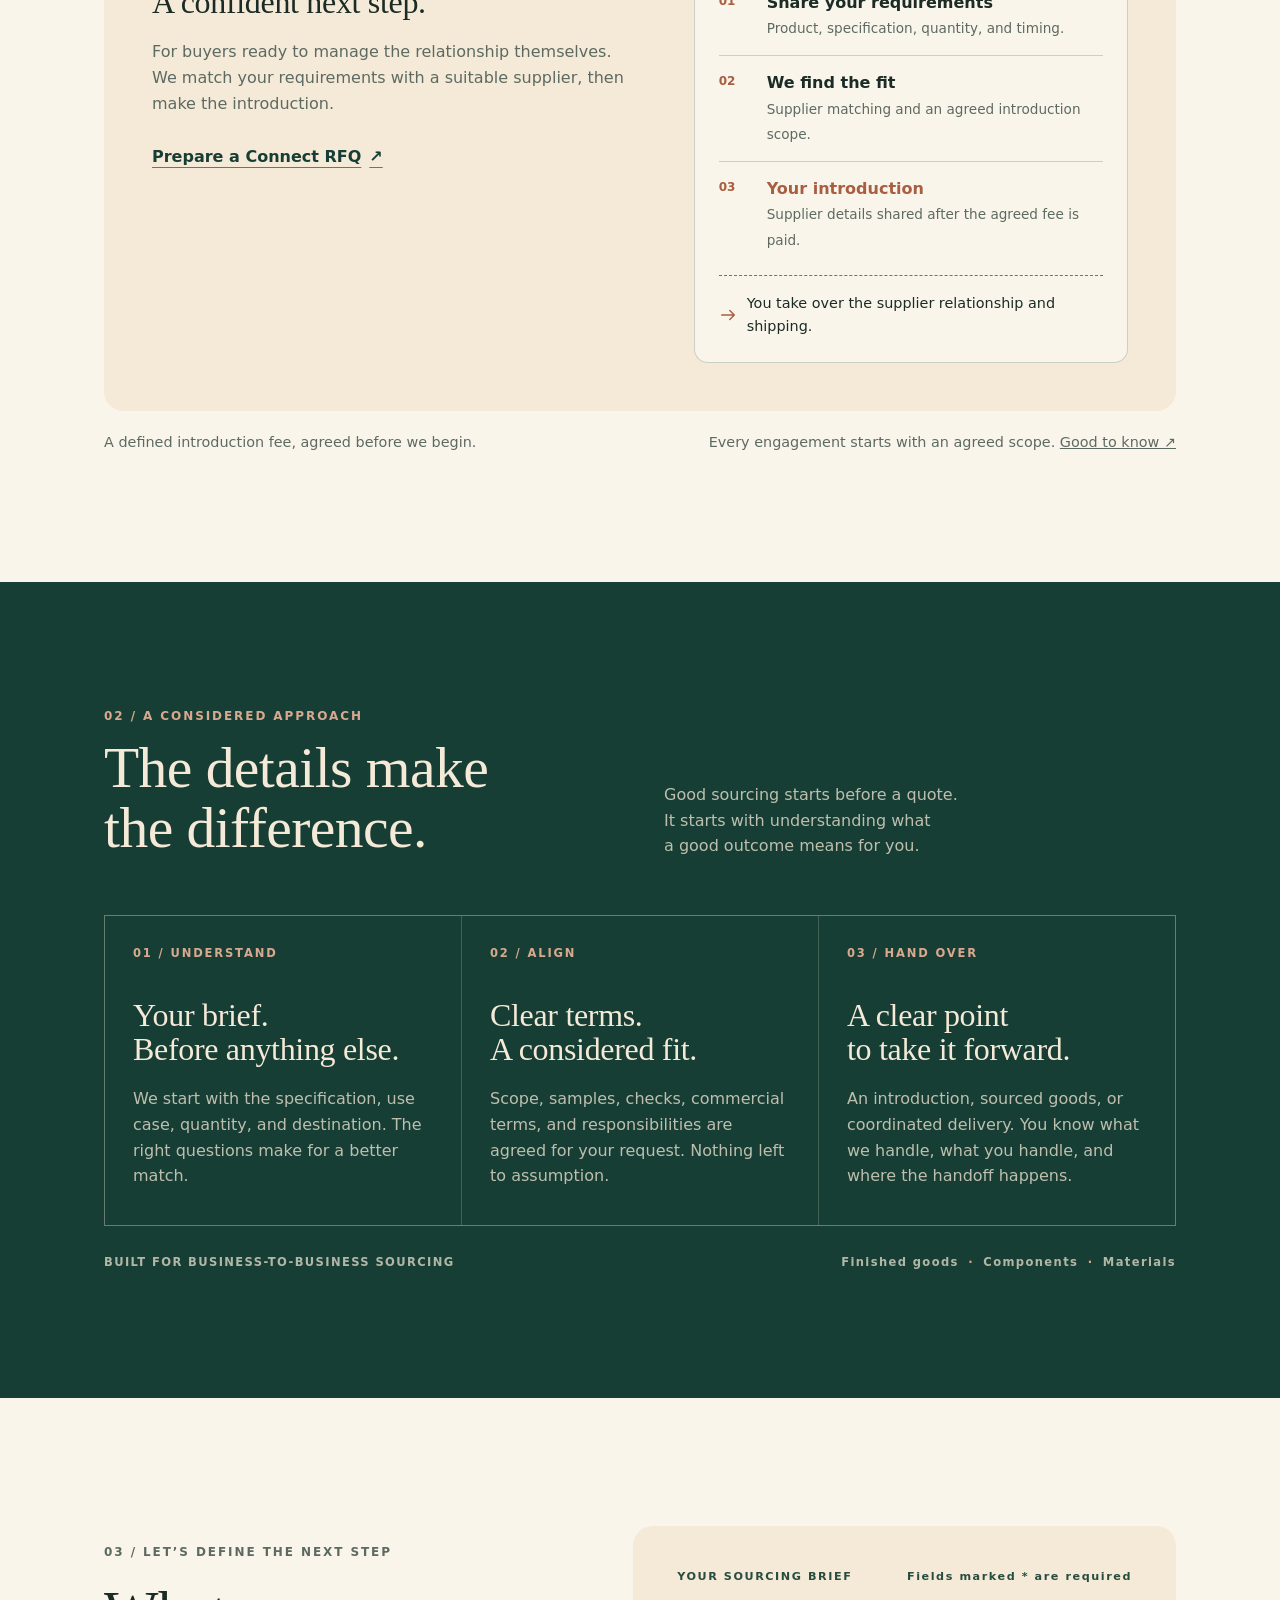
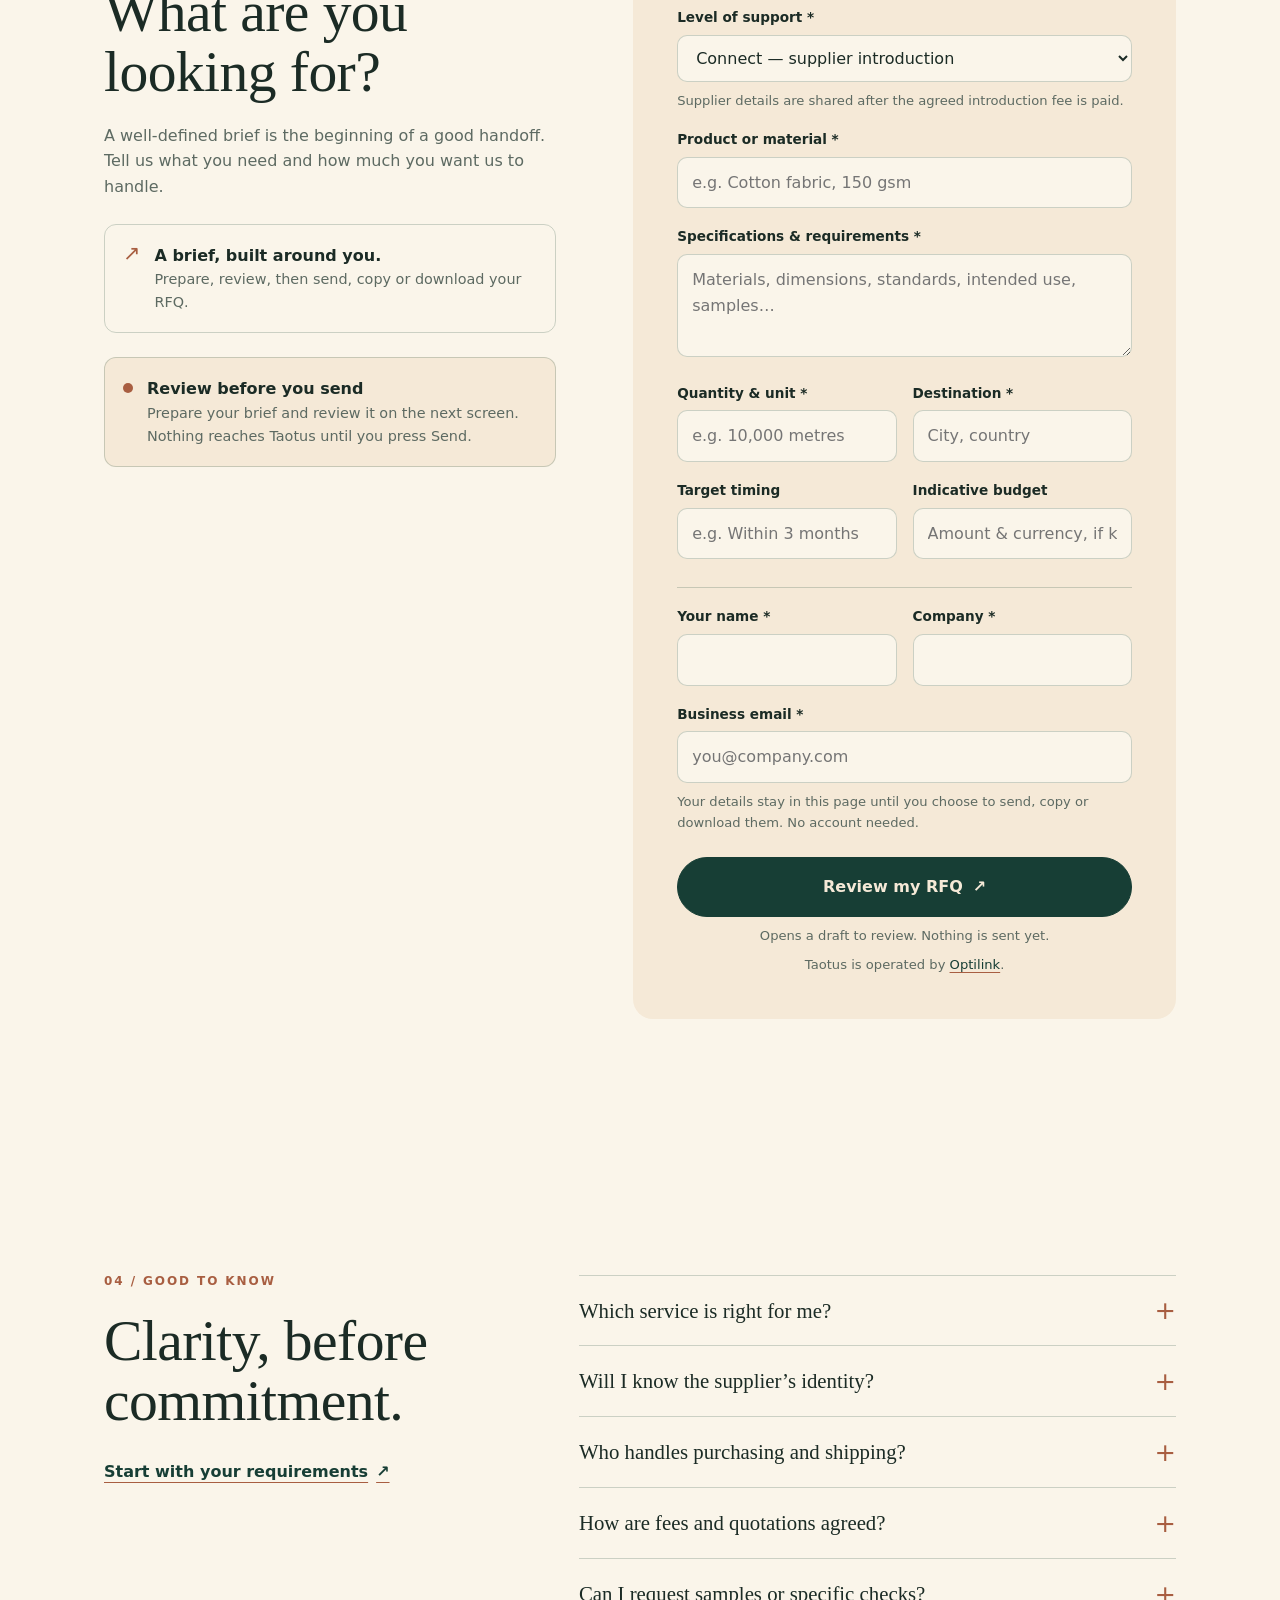
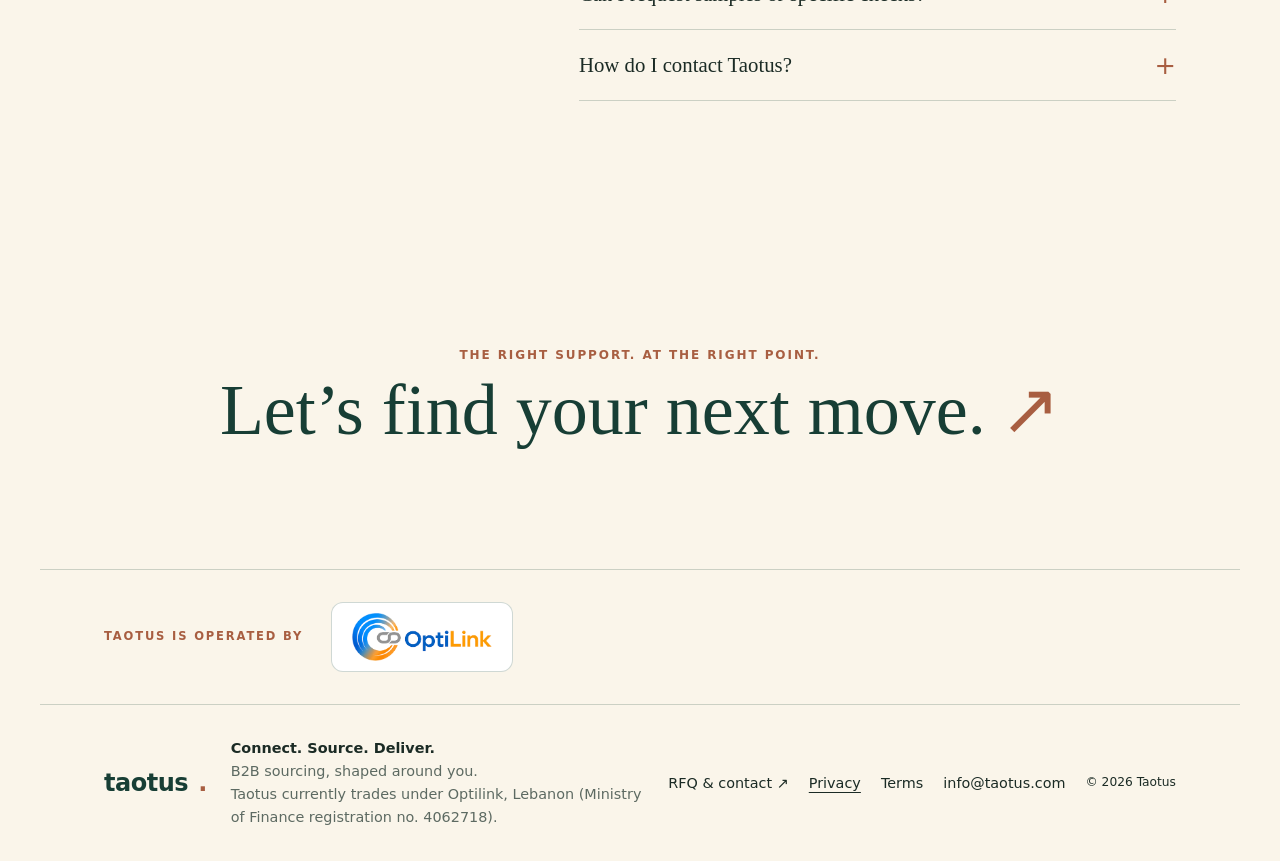
==== commit a70baace: "Add Terms of use page, footer Terms link and visible contact email Co-Authored-By: Claude Sonnet 5.5" ====
--- a/index.html
+++ b/index.html
@@ -112,7 +112,7 @@
     <a class="partner-logo" href="https://optilinklb.com/" target="_blank" rel="noopener" aria-label="Optilink (opens in a new tab)"><picture><source srcset="assets/optilink-logo.webp" type="image/webp"><img src="assets/optilink-logo.png" alt="Optilink" width="140" height="48"></picture></a>
   </section>
 </main>
-<footer class="footer wrap"><a class="wordmark" href="#" aria-label="Taotus home">taotus<span class="wordmark-period">.</span></a><div><strong>Connect. Source. Deliver.</strong><span>B2B sourcing, shaped around you.</span><span>Taotus currently trades under Optilink, Lebanon (Ministry of Finance registration no. 4062718).</span></div><div class="footer-right"><a href="#rfq">RFQ & contact ↗</a><button class="plain-button" id="privacy-open">Privacy</button><small>© <span id="year">2026</span> Taotus</small></div></footer>
+<footer class="footer wrap"><a class="wordmark" href="#" aria-label="Taotus home">taotus<span class="wordmark-period">.</span></a><div><strong>Connect. Source. Deliver.</strong><span>B2B sourcing, shaped around you.</span><span>Taotus currently trades under Optilink, Lebanon (Ministry of Finance registration no. 4062718).</span></div><div class="footer-right"><a href="#rfq">RFQ & contact ↗</a><button class="plain-button" id="privacy-open">Privacy</button><a href="terms.html">Terms</a><a href="mailto:info@taotus.com">info@taotus.com</a><small>© <span id="year">2026</span> Taotus</small></div></footer>
 <dialog id="rfq-dialog" aria-labelledby="review-title"><div class="dialog-top"><span class="eyebrow">YOUR NEXT STEP, IN WRITING</span><button class="close-dialog" aria-label="Close RFQ review">×</button></div><h2 id="review-title">Your brief is ready.</h2><p class="dialog-lead">Review the details below, then send it to Taotus or keep a copy.</p><div class="not-sent" id="send-status" role="status" aria-live="polite"><span class="status-dot"></span><span id="send-status-text">Draft only — this RFQ has not been sent to Taotus.</span></div><pre id="rfq-output" tabindex="0"></pre><div class="dialog-actions"><button id="send-rfq" class="button primary" type="button">Send to Taotus <span aria-hidden="true">↗</span></button><button id="copy-rfq" class="button secondary">Copy brief <span aria-hidden="true">↗</span></button><button id="download-rfq" class="button secondary">Download .txt <span aria-hidden="true">↓</span></button></div><p id="copy-status" role="status" aria-live="polite"></p><button class="plain-button edit-brief">← Back to edit</button></dialog>
 <dialog id="privacy-dialog" aria-labelledby="privacy-title"><div class="dialog-top"><span class="eyebrow">KEEPING IT CLEAR</span><button class="close-dialog" aria-label="Close privacy information">×</button></div><h2 id="privacy-title">Your brief.<br>Your control.</h2><p>What you type into the RFQ builder stays in your browser until you press Send. If you do, your brief and contact details (name, company and business email) are stored in our own database on our server and emailed to the Taotus team. Taotus is a trading name of Optilink, which is responsible for this information. We use them only to respond to your request. To ask us to delete or correct them, email info@taotus.com. No customer account is created.</p><p>Copying places the brief on your clipboard and downloading saves a text file to your device. Treat those copies as you would any business information. Refreshing or closing the page clears anything you have not sent.</p><p>This website uses no analytics or advertising cookies. Our web server keeps standard access and security logs, such as IP address and requested page, to run and protect the site.</p></dialog>
 <noscript><div class="noscript-note">Enable JavaScript to compare all three services and prepare an RFQ. Connect introduces a supplier; Source includes sourcing with buyer-arranged shipping; Deliver adds coordinated delivery. Source and Deliver keep suppliers confidential.</div></noscript>
--- a/styles.css
+++ b/styles.css
@@ -336,6 +336,15 @@
 .footer-right a { text-decoration: none; }
 @media (max-width: 820px) { .footer { grid-template-columns: 1fr; } }
 
+/* Legal pages (terms) */
+.legal { padding-block: clamp(40px, 7vw, 96px); max-width: 760px; margin-inline: 0; }
+.legal h1 { font-size: clamp(2.4rem, 6vw, 4rem); margin-bottom: 8px; }
+.legal .updated { color: var(--muted); margin-bottom: 40px; }
+.legal h2 { font-size: 1.5rem; margin: 36px 0 8px; }
+.legal p { color: var(--muted); max-width: 40em; }
+.legal-foot { padding-block: 32px; border-top: 1px solid var(--line); color: var(--muted); font-size: 0.9rem; }
+.legal-foot a { color: inherit; }
+
 /* Dialogs */
 dialog {
   width: min(640px, calc(100vw - 32px)); max-height: calc(100vh - 32px); overflow: auto;
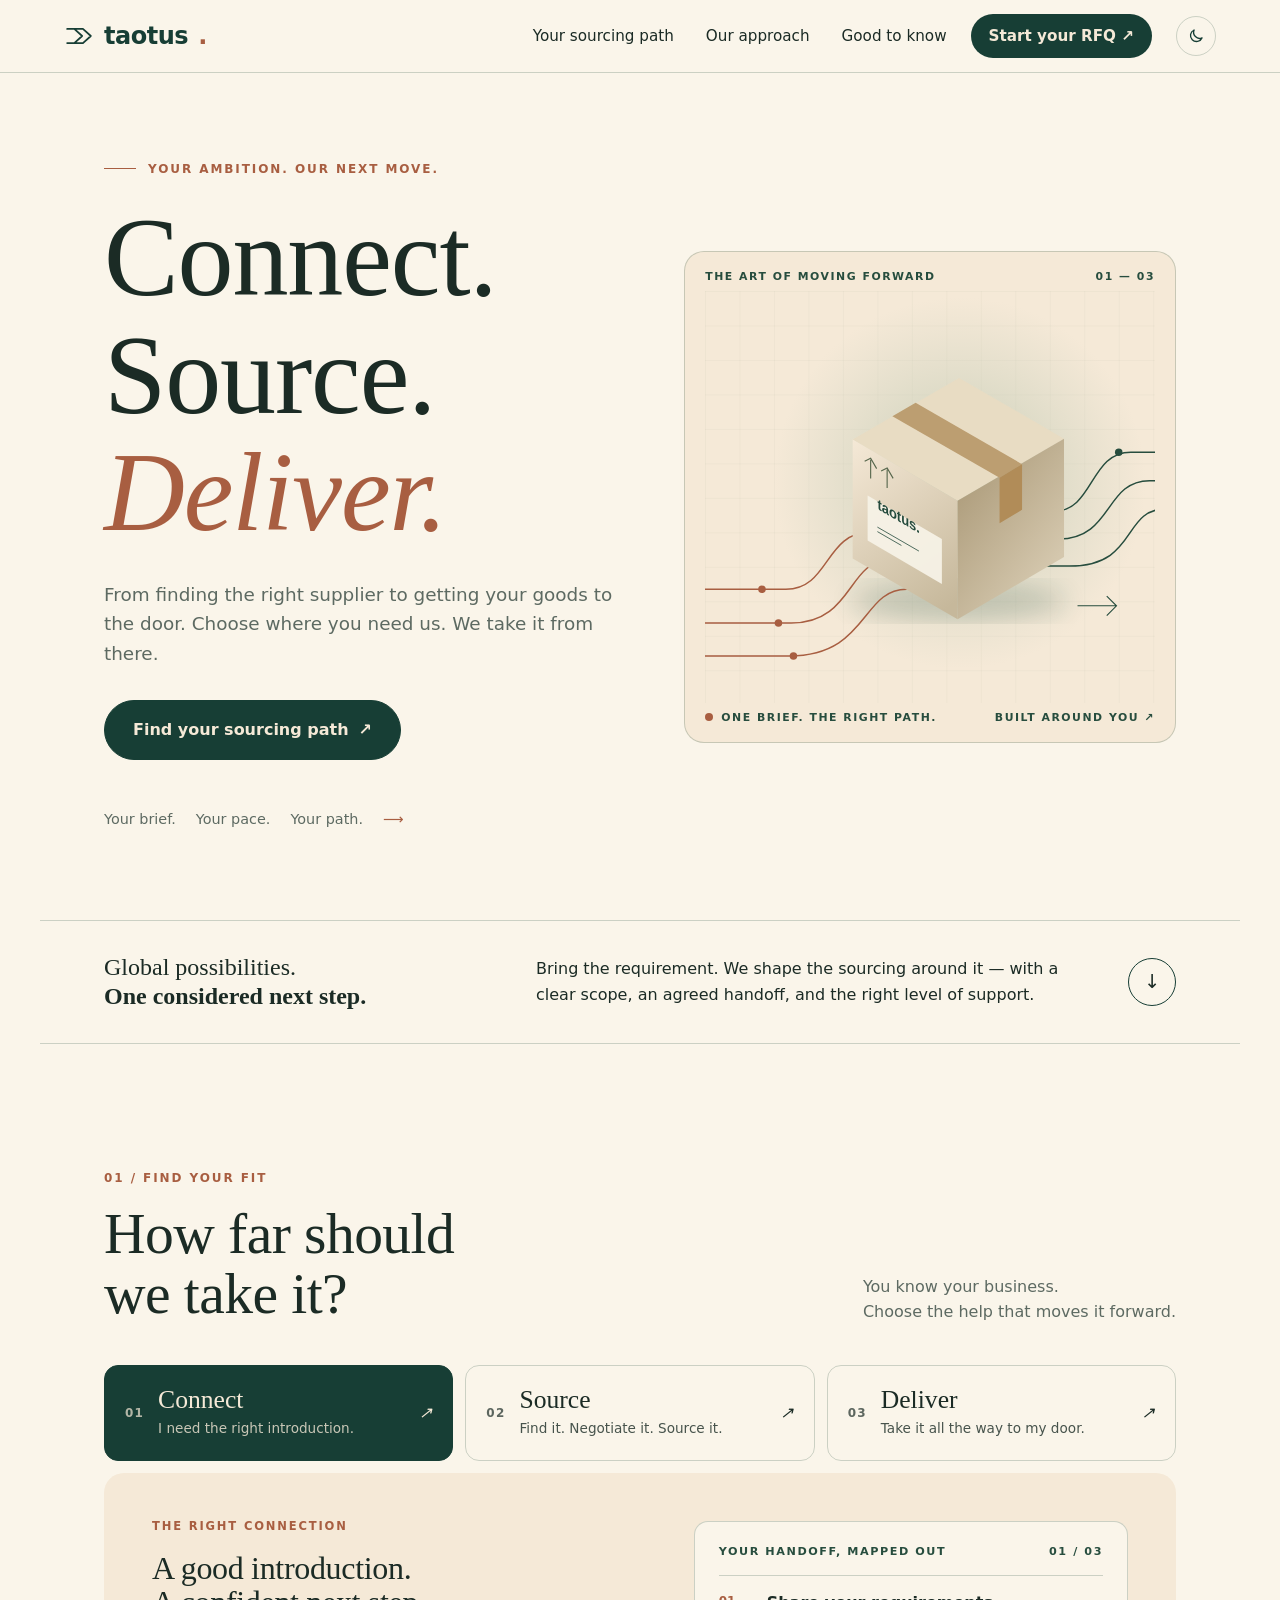
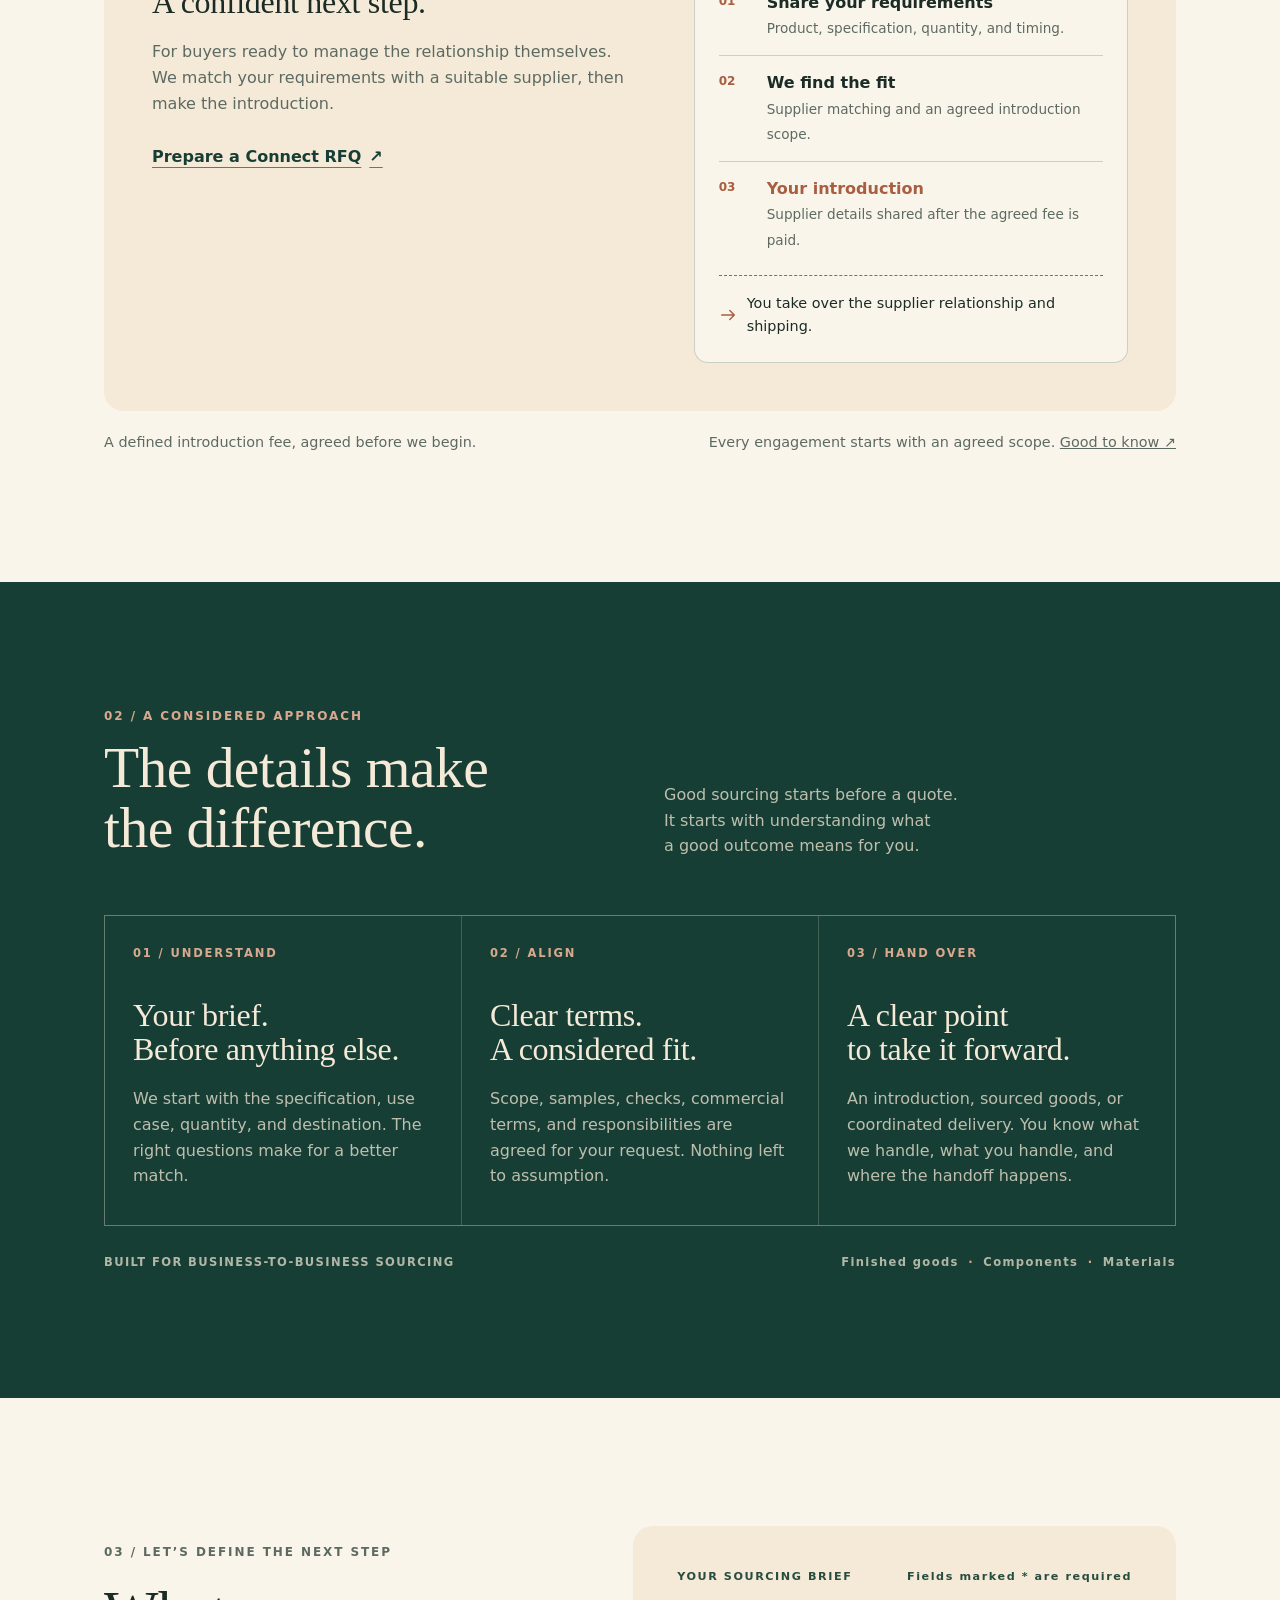
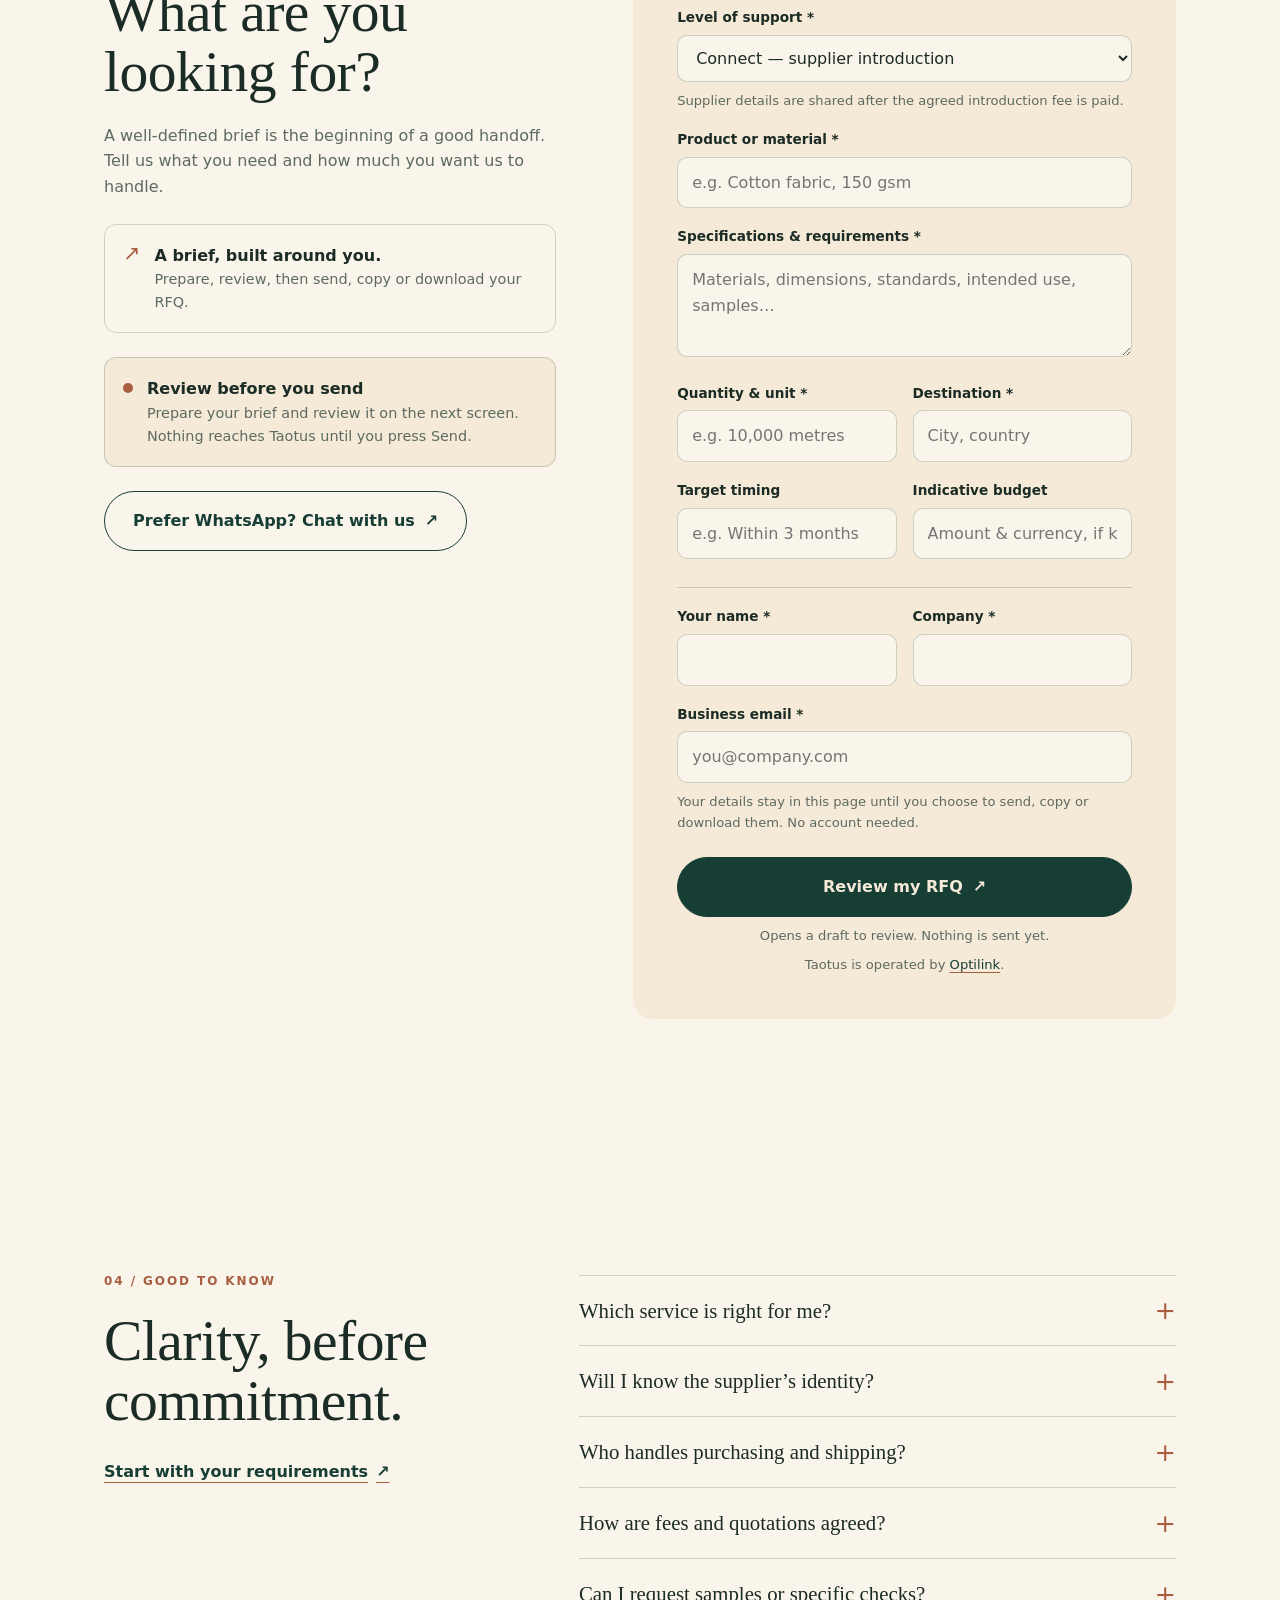
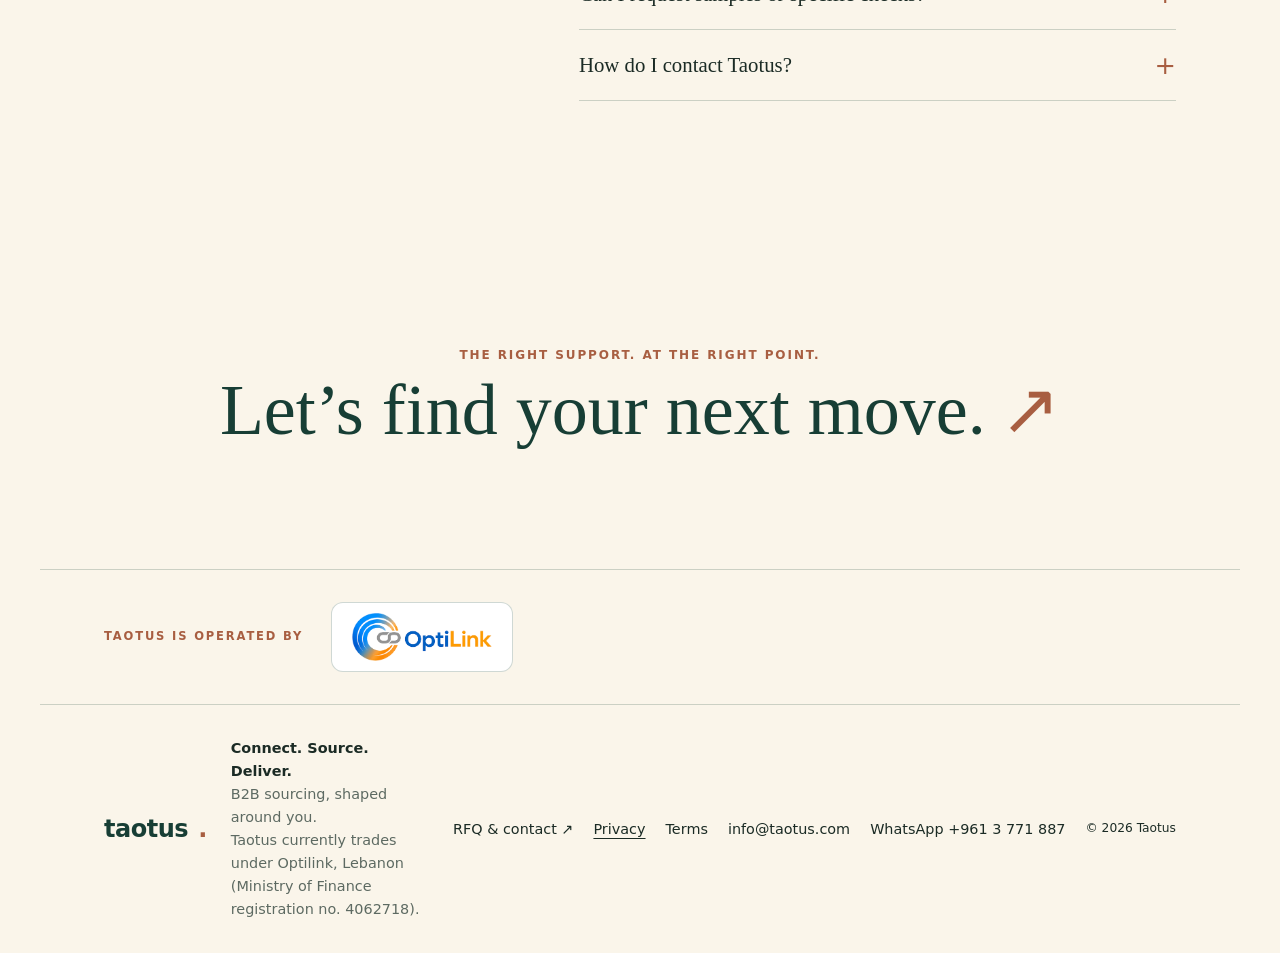
==== commit 6ac7c43e: "Add WhatsApp chat button near the form and in the footer Co-Authored-By: Claude Sonnet 5.5 <noreply@" ====
--- a/index.html
+++ b/index.html
@@ -79,7 +79,7 @@
 
   <section id="approach" class="approach section-space"><div class="wrap"><div class="approach-top"><p class="eyebrow">02 / A CONSIDERED APPROACH</p><h2>The details make<br>the difference.</h2><p>Good sourcing starts before a quote.<br>It starts with understanding what<br>a good outcome means for you.</p></div><div class="approach-grid"><article><span class="approach-number">01 / UNDERSTAND</span><h3>Your brief.<br>Before anything else.</h3><p>We start with the specification, use case, quantity, and destination. The right questions make for a better match.</p></article><article><span class="approach-number">02 / ALIGN</span><h3>Clear terms.<br>A considered fit.</h3><p>Scope, samples, checks, commercial terms, and responsibilities are agreed for your request. Nothing left to assumption.</p></article><article><span class="approach-number">03 / HAND OVER</span><h3>A clear point<br>to take it forward.</h3><p>An introduction, sourced goods, or coordinated delivery. You know what we handle, what you handle, and where the handoff happens.</p></article></div><div class="approach-foot"><span>BUILT FOR BUSINESS-TO-BUSINESS SOURCING</span><span>Finished goods <i>·</i> Components <i>·</i> Materials</span></div></div></section>
 
-  <section id="rfq" class="rfq-section wrap section-space"><div class="rfq-intro"><p class="eyebrow">03 / LET’S DEFINE THE NEXT STEP</p><h2>What are you<br>looking for?</h2><p>A well-defined brief is the beginning of a good handoff. Tell us what you need and how much you want us to handle.</p><div class="brief-note"><span aria-hidden="true">↗</span><div><strong>A brief, built around you.</strong><p>Prepare, review, then send, copy or download your RFQ.</p></div></div><div class="preview-note"><span class="status-dot"></span><div><strong>Review before you send</strong><p>Prepare your brief and review it on the next screen. Nothing reaches Taotus until you press Send.</p></div></div></div>
+  <section id="rfq" class="rfq-section wrap section-space"><div class="rfq-intro"><p class="eyebrow">03 / LET’S DEFINE THE NEXT STEP</p><h2>What are you<br>looking for?</h2><p>A well-defined brief is the beginning of a good handoff. Tell us what you need and how much you want us to handle.</p><div class="brief-note"><span aria-hidden="true">↗</span><div><strong>A brief, built around you.</strong><p>Prepare, review, then send, copy or download your RFQ.</p></div></div><div class="preview-note"><span class="status-dot"></span><div><strong>Review before you send</strong><p>Prepare your brief and review it on the next screen. Nothing reaches Taotus until you press Send.</p></div></div><a class="button secondary whatsapp-button" href="https://wa.me/9613771887?text=Hello%2C%20I%27d%20like%20to%20ask%20about%20sourcing%20with%20Taotus." target="_blank" rel="noopener">Prefer WhatsApp? Chat with us <span aria-hidden="true">↗</span></a></div>
     <form id="rfq-form" class="rfq-form">
       <div class="form-heading"><span>YOUR SOURCING BRIEF</span><span>Fields marked * are required</span></div>
       <label for="rfq-service">Level of support *</label><select id="rfq-service" name="service" required><option value="connect">Connect — supplier introduction</option><option value="source">Source — sourcing, I arrange shipping</option><option value="deliver">Deliver — sourcing and delivery coordination</option><option value="unsure">Help me choose</option></select>
@@ -112,7 +112,7 @@
     <a class="partner-logo" href="https://optilinklb.com/" target="_blank" rel="noopener" aria-label="Optilink (opens in a new tab)"><picture><source srcset="assets/optilink-logo.webp" type="image/webp"><img src="assets/optilink-logo.png" alt="Optilink" width="140" height="48"></picture></a>
   </section>
 </main>
-<footer class="footer wrap"><a class="wordmark" href="#" aria-label="Taotus home">taotus<span class="wordmark-period">.</span></a><div><strong>Connect. Source. Deliver.</strong><span>B2B sourcing, shaped around you.</span><span>Taotus currently trades under Optilink, Lebanon (Ministry of Finance registration no. 4062718).</span></div><div class="footer-right"><a href="#rfq">RFQ & contact ↗</a><button class="plain-button" id="privacy-open">Privacy</button><a href="terms.html">Terms</a><a href="mailto:info@taotus.com">info@taotus.com</a><small>© <span id="year">2026</span> Taotus</small></div></footer>
+<footer class="footer wrap"><a class="wordmark" href="#" aria-label="Taotus home">taotus<span class="wordmark-period">.</span></a><div><strong>Connect. Source. Deliver.</strong><span>B2B sourcing, shaped around you.</span><span>Taotus currently trades under Optilink, Lebanon (Ministry of Finance registration no. 4062718).</span></div><div class="footer-right"><a href="#rfq">RFQ & contact ↗</a><button class="plain-button" id="privacy-open">Privacy</button><a href="terms.html">Terms</a><a href="mailto:info@taotus.com">info@taotus.com</a><a href="https://wa.me/9613771887?text=Hello%2C%20I%27d%20like%20to%20ask%20about%20sourcing%20with%20Taotus." target="_blank" rel="noopener">WhatsApp +961 3 771 887</a><small>© <span id="year">2026</span> Taotus</small></div></footer>
 <dialog id="rfq-dialog" aria-labelledby="review-title"><div class="dialog-top"><span class="eyebrow">YOUR NEXT STEP, IN WRITING</span><button class="close-dialog" aria-label="Close RFQ review">×</button></div><h2 id="review-title">Your brief is ready.</h2><p class="dialog-lead">Review the details below, then send it to Taotus or keep a copy.</p><div class="not-sent" id="send-status" role="status" aria-live="polite"><span class="status-dot"></span><span id="send-status-text">Draft only — this RFQ has not been sent to Taotus.</span></div><pre id="rfq-output" tabindex="0"></pre><div class="dialog-actions"><button id="send-rfq" class="button primary" type="button">Send to Taotus <span aria-hidden="true">↗</span></button><button id="copy-rfq" class="button secondary">Copy brief <span aria-hidden="true">↗</span></button><button id="download-rfq" class="button secondary">Download .txt <span aria-hidden="true">↓</span></button></div><p id="copy-status" role="status" aria-live="polite"></p><button class="plain-button edit-brief">← Back to edit</button></dialog>
 <dialog id="privacy-dialog" aria-labelledby="privacy-title"><div class="dialog-top"><span class="eyebrow">KEEPING IT CLEAR</span><button class="close-dialog" aria-label="Close privacy information">×</button></div><h2 id="privacy-title">Your brief.<br>Your control.</h2><p>What you type into the RFQ builder stays in your browser until you press Send. If you do, your brief and contact details (name, company and business email) are stored in our own database on our server and emailed to the Taotus team. Taotus is a trading name of Optilink, which is responsible for this information. We use them only to respond to your request. To ask us to delete or correct them, email info@taotus.com. No customer account is created.</p><p>Copying places the brief on your clipboard and downloading saves a text file to your device. Treat those copies as you would any business information. Refreshing or closing the page clears anything you have not sent.</p><p>This website uses no analytics or advertising cookies. Our web server keeps standard access and security logs, such as IP address and requested page, to run and protect the site.</p></dialog>
 <noscript><div class="noscript-note">Enable JavaScript to compare all three services and prepare an RFQ. Connect introduces a supplier; Source includes sourcing with buyer-arranged shipping; Deliver adds coordinated delivery. Source and Deliver keep suppliers confidential.</div></noscript>
--- a/styles.css
+++ b/styles.css
@@ -265,6 +265,7 @@
 /* RFQ */
 .rfq-section { display: grid; grid-template-columns: 1fr 1.2fr; gap: clamp(32px, 6vw, 80px); align-items: start; }
 .rfq-intro > p { color: var(--muted); margin-top: 20px; }
+.whatsapp-button { margin-top: 24px; }
 .brief-note, .preview-note { display: flex; gap: 14px; margin-top: 24px; padding: 18px; border: 1px solid var(--line); border-radius: 12px; }
 .brief-note > span { color: var(--clay); font-size: 1.3rem; line-height: 1; }
 .brief-note p, .preview-note p { margin: 0; font-size: 0.9rem; color: var(--muted); }
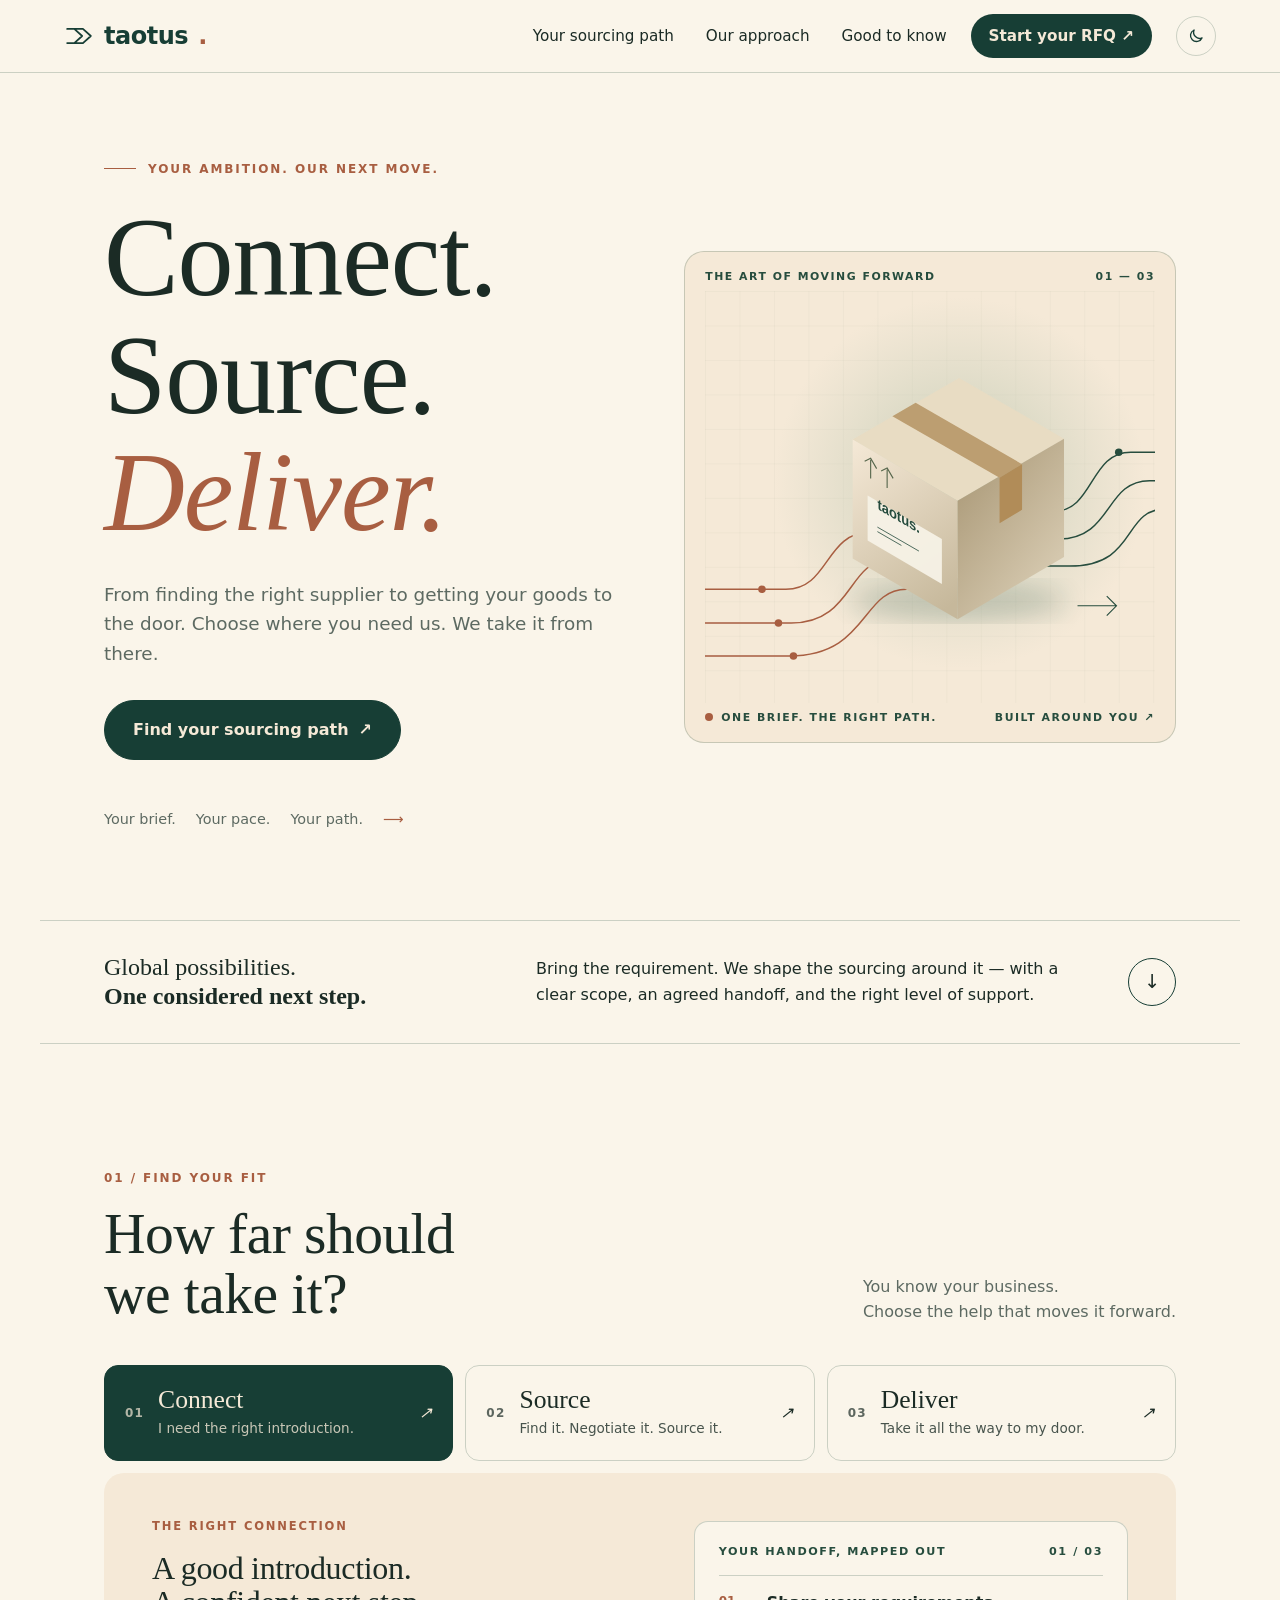
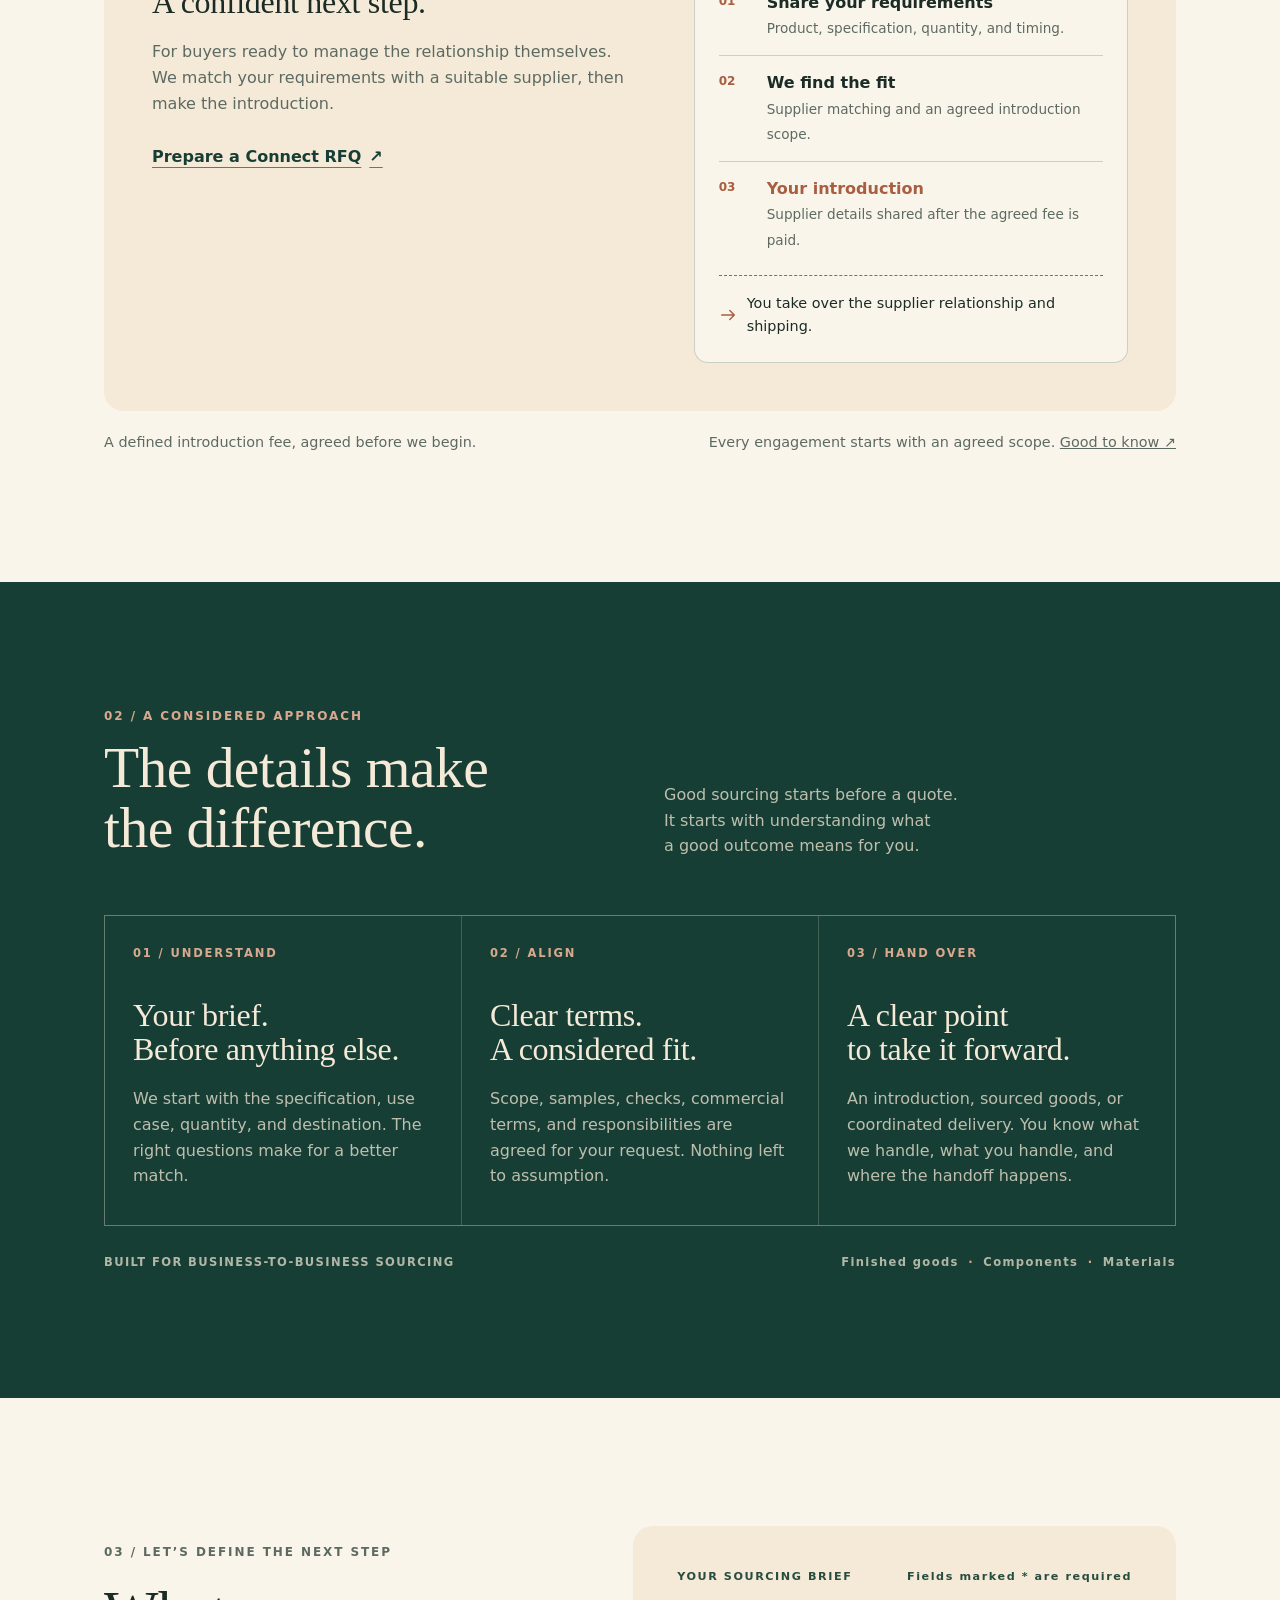
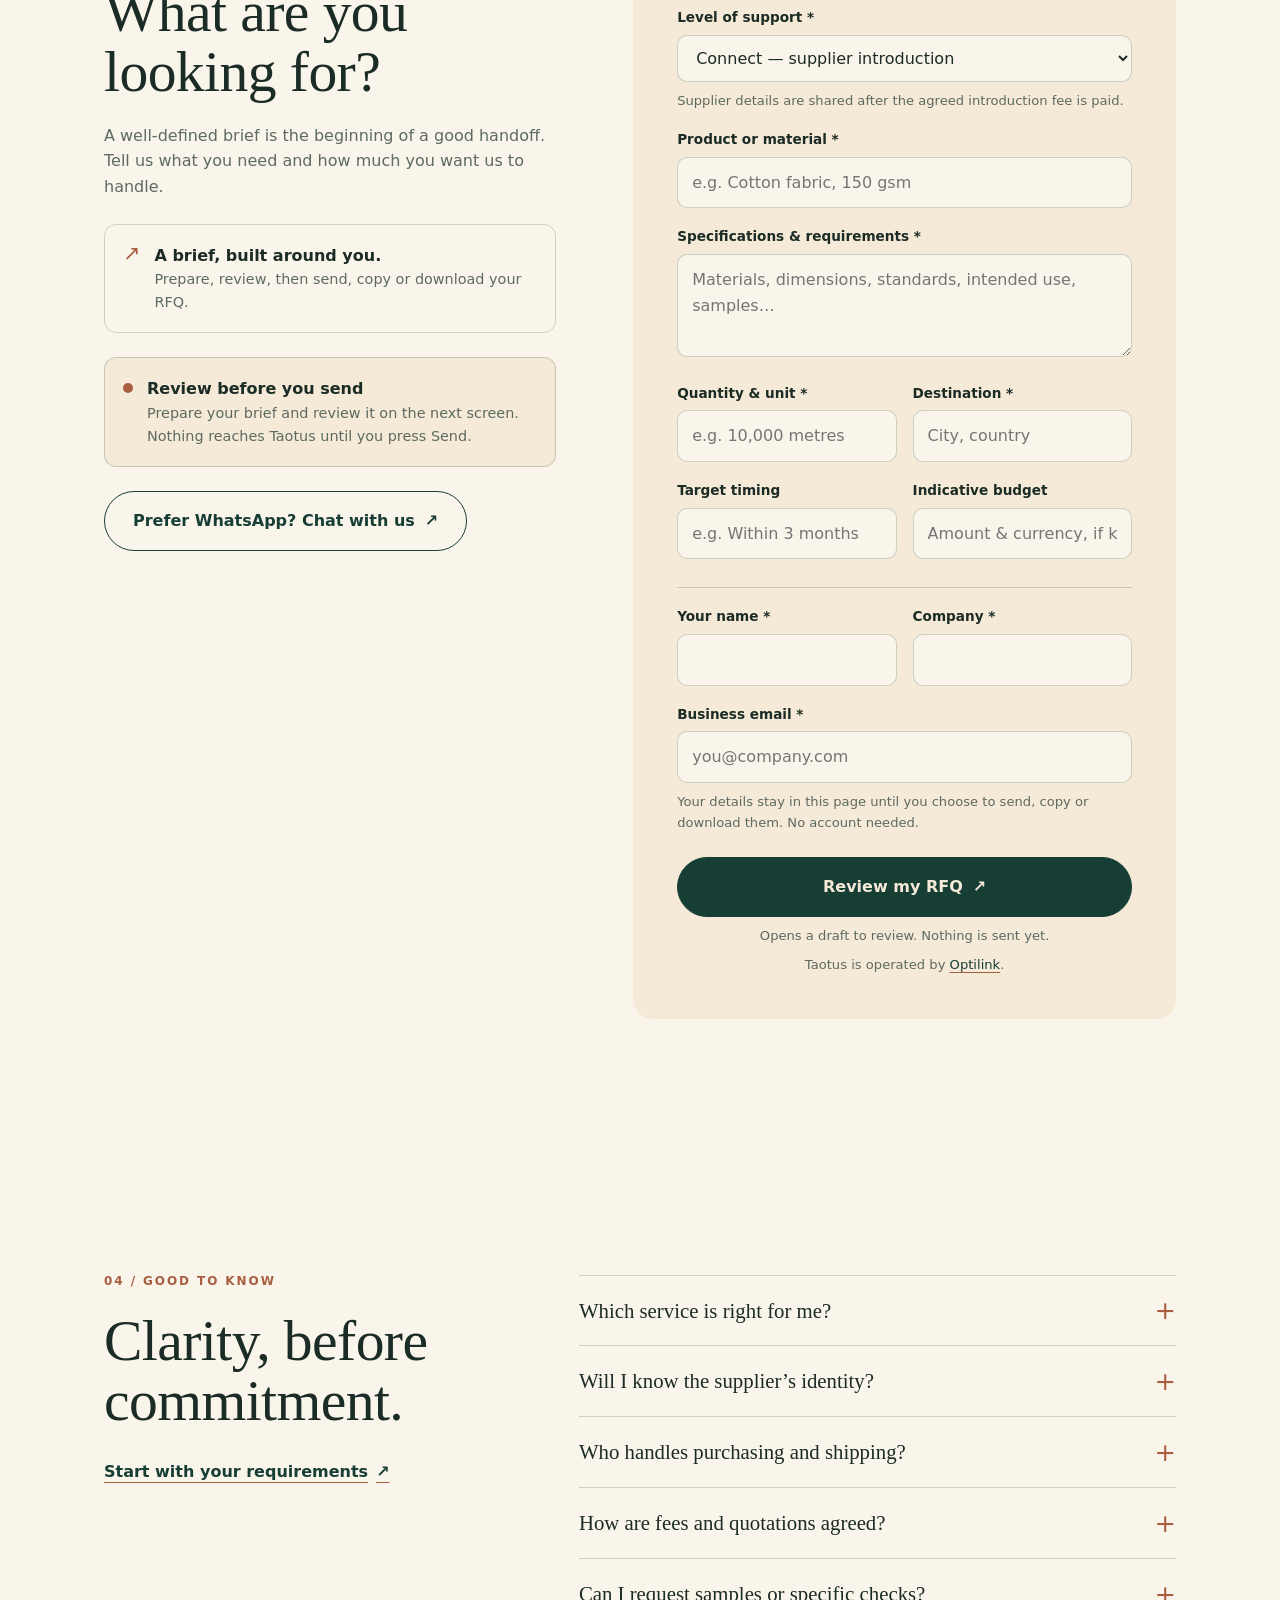
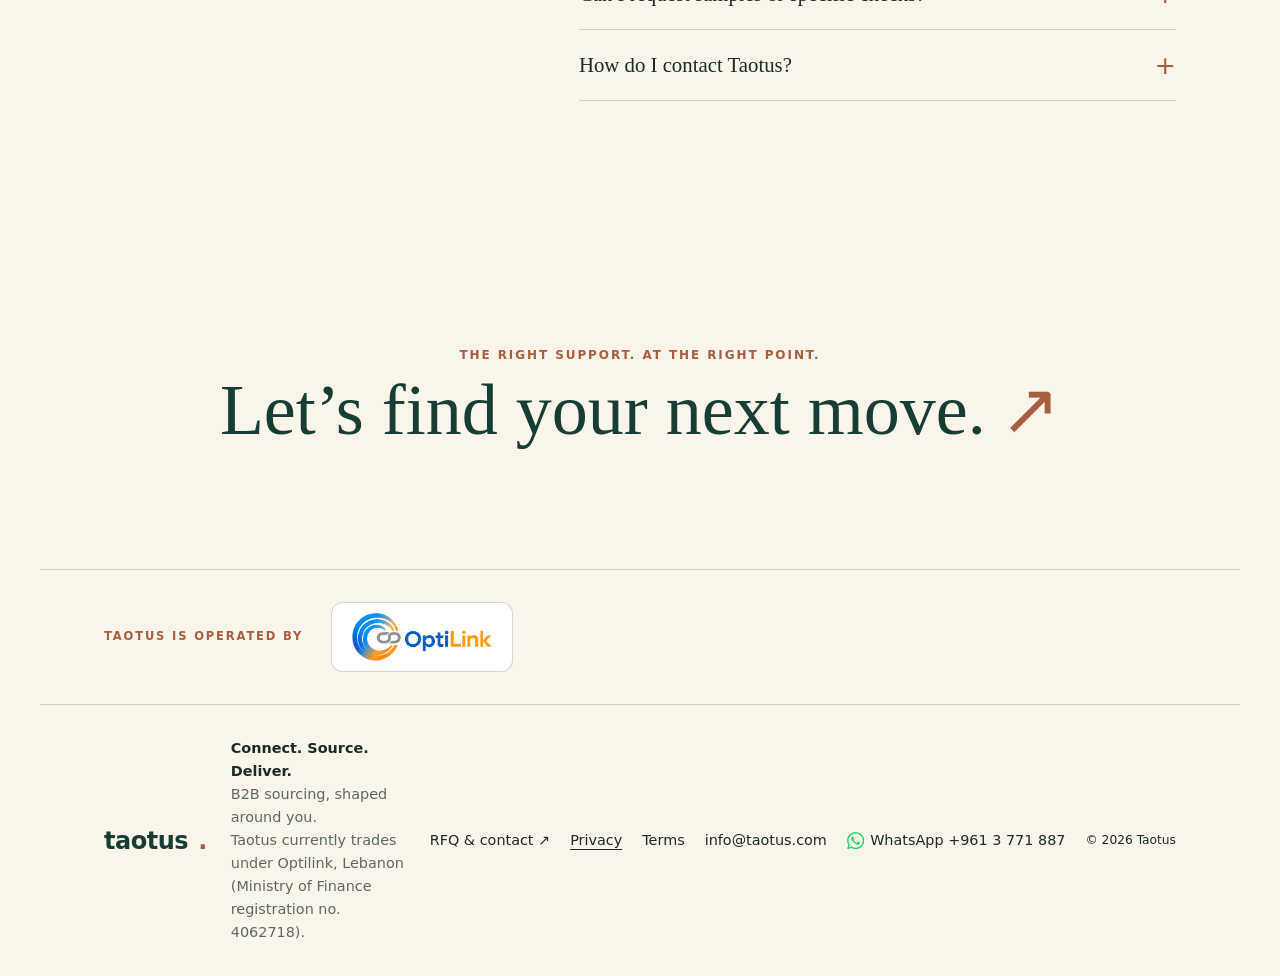
==== commit 92d8d152: "Add WhatsApp icon next to the number in the footer Co-Authored-By: Claude Sonnet 5.5 <noreply@anthro" ====
--- a/index.html
+++ b/index.html
@@ -112,7 +112,7 @@
     <a class="partner-logo" href="https://optilinklb.com/" target="_blank" rel="noopener" aria-label="Optilink (opens in a new tab)"><picture><source srcset="assets/optilink-logo.webp" type="image/webp"><img src="assets/optilink-logo.png" alt="Optilink" width="140" height="48"></picture></a>
   </section>
 </main>
-<footer class="footer wrap"><a class="wordmark" href="#" aria-label="Taotus home">taotus<span class="wordmark-period">.</span></a><div><strong>Connect. Source. Deliver.</strong><span>B2B sourcing, shaped around you.</span><span>Taotus currently trades under Optilink, Lebanon (Ministry of Finance registration no. 4062718).</span></div><div class="footer-right"><a href="#rfq">RFQ & contact ↗</a><button class="plain-button" id="privacy-open">Privacy</button><a href="terms.html">Terms</a><a href="mailto:info@taotus.com">info@taotus.com</a><a href="https://wa.me/9613771887?text=Hello%2C%20I%27d%20like%20to%20ask%20about%20sourcing%20with%20Taotus." target="_blank" rel="noopener">WhatsApp +961 3 771 887</a><small>© <span id="year">2026</span> Taotus</small></div></footer>
+<footer class="footer wrap"><a class="wordmark" href="#" aria-label="Taotus home">taotus<span class="wordmark-period">.</span></a><div><strong>Connect. Source. Deliver.</strong><span>B2B sourcing, shaped around you.</span><span>Taotus currently trades under Optilink, Lebanon (Ministry of Finance registration no. 4062718).</span></div><div class="footer-right"><a href="#rfq">RFQ & contact ↗</a><button class="plain-button" id="privacy-open">Privacy</button><a href="terms.html">Terms</a><a href="mailto:info@taotus.com">info@taotus.com</a><a href="https://wa.me/9613771887?text=Hello%2C%20I%27d%20like%20to%20ask%20about%20sourcing%20with%20Taotus." target="_blank" rel="noopener" class="wa-link"><svg class="wa-icon" viewBox="0 0 24 24" aria-hidden="true" focusable="false"><path d="M17.472 14.382c-.297-.149-1.758-.867-2.03-.967-.273-.099-.471-.148-.67.15-.197.297-.767.966-.94 1.164-.173.199-.347.223-.644.075-.297-.15-1.255-.463-2.39-1.475-.883-.788-1.48-1.761-1.653-2.059-.173-.297-.018-.458.13-.606.134-.133.298-.347.446-.52.149-.174.198-.298.298-.497.099-.198.05-.371-.025-.52-.075-.149-.669-1.612-.916-2.207-.242-.579-.487-.5-.669-.51-.173-.008-.371-.01-.57-.01-.198 0-.52.074-.792.372-.272.297-1.04 1.016-1.04 2.479 0 1.462 1.065 2.875 1.213 3.074.149.198 2.096 3.2 5.077 4.487.709.306 1.262.489 1.694.625.712.227 1.36.195 1.871.118.571-.085 1.758-.719 2.006-1.413.248-.694.248-1.289.173-1.413-.074-.124-.272-.198-.57-.347m-5.421 7.403h-.004a9.87 9.87 0 0 1-5.031-1.378l-.361-.214-3.741.982.998-3.648-.235-.374a9.86 9.86 0 0 1-1.51-5.26c.001-5.45 4.436-9.884 9.888-9.884 2.64 0 5.122 1.03 6.988 2.898a9.825 9.825 0 0 1 2.893 6.994c-.003 5.45-4.437 9.884-9.885 9.884m8.413-18.297A11.815 11.815 0 0 0 12.05 0C5.495 0 .16 5.335.157 11.892c0 2.096.547 4.142 1.588 5.945L.057 24l6.305-1.654a11.882 11.882 0 0 0 5.683 1.448h.005c6.554 0 11.89-5.335 11.893-11.893a11.821 11.821 0 0 0-3.48-8.413Z"/></svg>WhatsApp +961 3 771 887</a><small>© <span id="year">2026</span> Taotus</small></div></footer>
 <dialog id="rfq-dialog" aria-labelledby="review-title"><div class="dialog-top"><span class="eyebrow">YOUR NEXT STEP, IN WRITING</span><button class="close-dialog" aria-label="Close RFQ review">×</button></div><h2 id="review-title">Your brief is ready.</h2><p class="dialog-lead">Review the details below, then send it to Taotus or keep a copy.</p><div class="not-sent" id="send-status" role="status" aria-live="polite"><span class="status-dot"></span><span id="send-status-text">Draft only — this RFQ has not been sent to Taotus.</span></div><pre id="rfq-output" tabindex="0"></pre><div class="dialog-actions"><button id="send-rfq" class="button primary" type="button">Send to Taotus <span aria-hidden="true">↗</span></button><button id="copy-rfq" class="button secondary">Copy brief <span aria-hidden="true">↗</span></button><button id="download-rfq" class="button secondary">Download .txt <span aria-hidden="true">↓</span></button></div><p id="copy-status" role="status" aria-live="polite"></p><button class="plain-button edit-brief">← Back to edit</button></dialog>
 <dialog id="privacy-dialog" aria-labelledby="privacy-title"><div class="dialog-top"><span class="eyebrow">KEEPING IT CLEAR</span><button class="close-dialog" aria-label="Close privacy information">×</button></div><h2 id="privacy-title">Your brief.<br>Your control.</h2><p>What you type into the RFQ builder stays in your browser until you press Send. If you do, your brief and contact details (name, company and business email) are stored in our own database on our server and emailed to the Taotus team. Taotus is a trading name of Optilink, which is responsible for this information. We use them only to respond to your request. To ask us to delete or correct them, email info@taotus.com. No customer account is created.</p><p>Copying places the brief on your clipboard and downloading saves a text file to your device. Treat those copies as you would any business information. Refreshing or closing the page clears anything you have not sent.</p><p>This website uses no analytics or advertising cookies. Our web server keeps standard access and security logs, such as IP address and requested page, to run and protect the site.</p></dialog>
 <noscript><div class="noscript-note">Enable JavaScript to compare all three services and prepare an RFQ. Connect introduces a supplier; Source includes sourcing with buyer-arranged shipping; Deliver adds coordinated delivery. Source and Deliver keep suppliers confidential.</div></noscript>
--- a/styles.css
+++ b/styles.css
@@ -335,6 +335,8 @@
 .partner-note a:hover, .under-button a:hover { color: var(--clay); }
 .footer-right { display: flex; gap: 20px; align-items: center; flex-wrap: wrap; }
 .footer-right a { text-decoration: none; }
+.wa-link { display: inline-flex; align-items: center; gap: 6px; }
+.wa-icon { width: 1.2em; height: 1.2em; fill: #25d366; flex: none; }
 @media (max-width: 820px) { .footer { grid-template-columns: 1fr; } }
 
 /* Legal pages (terms) */
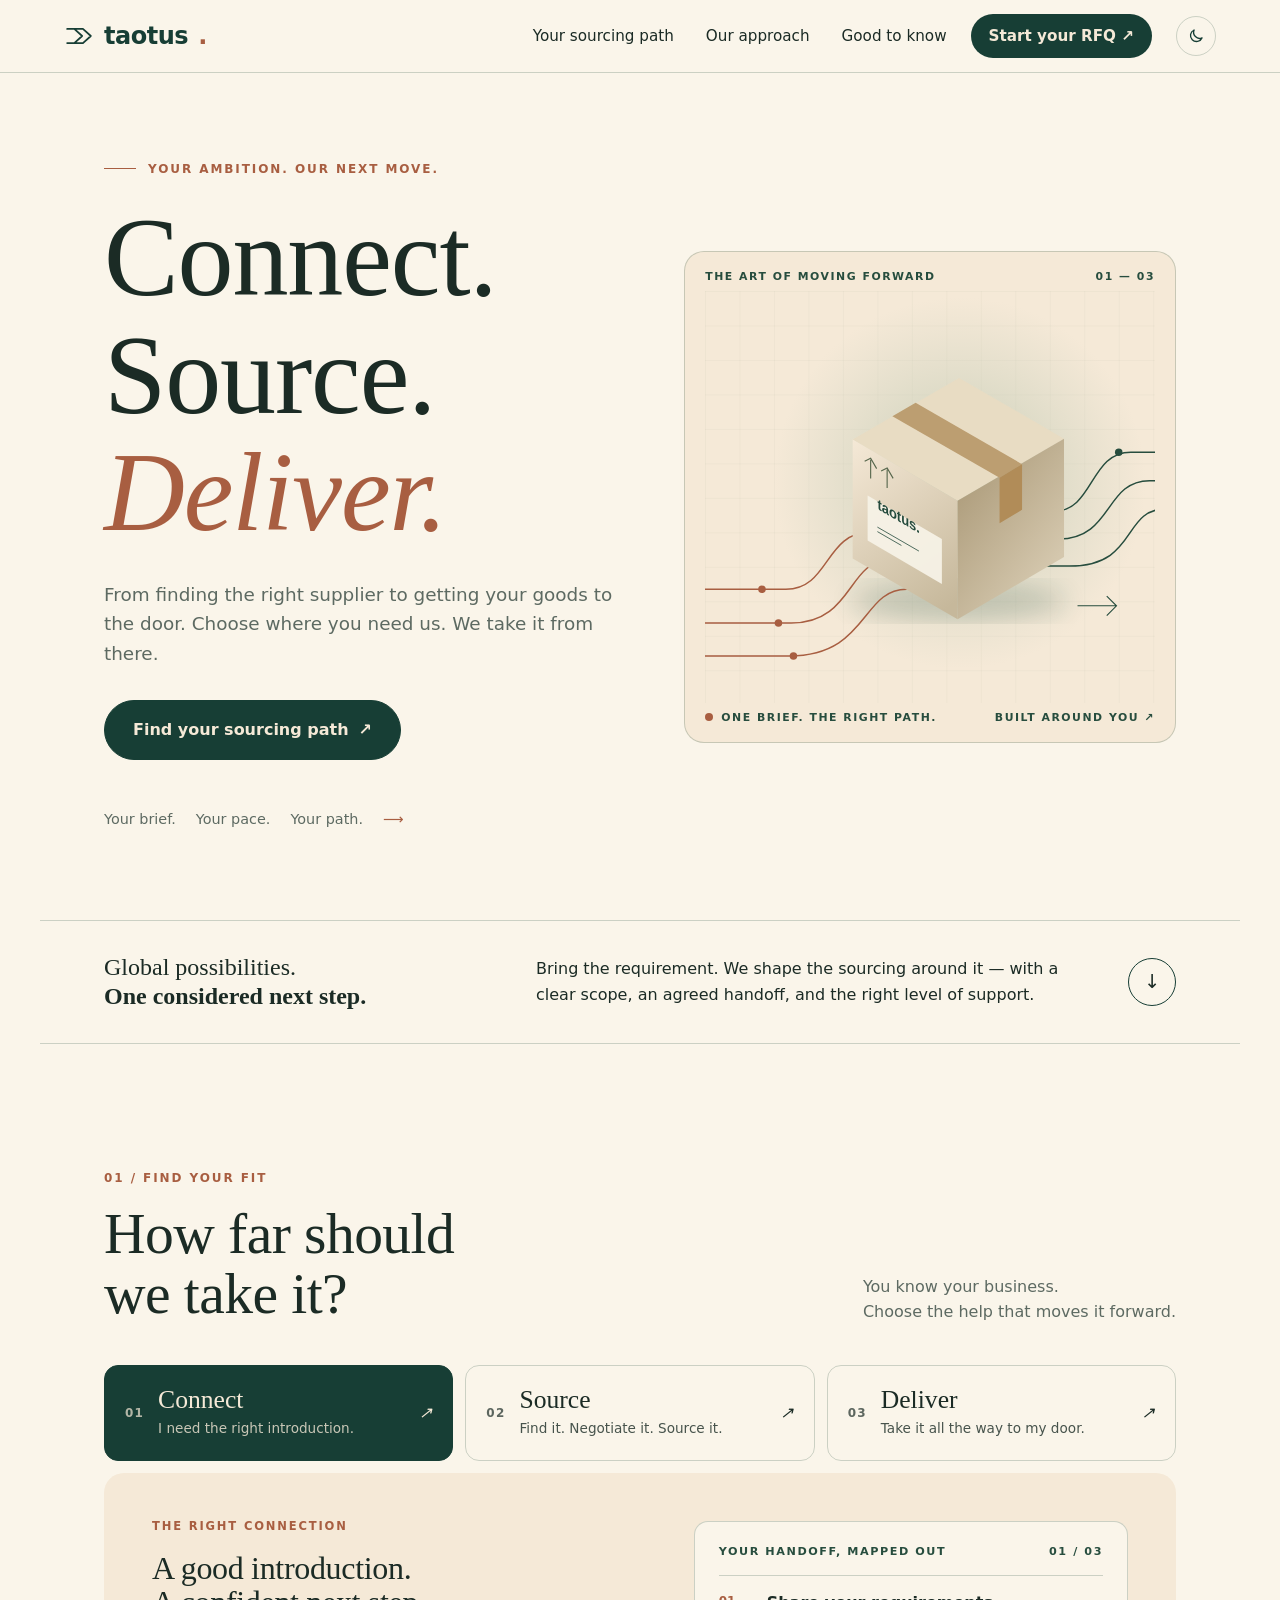
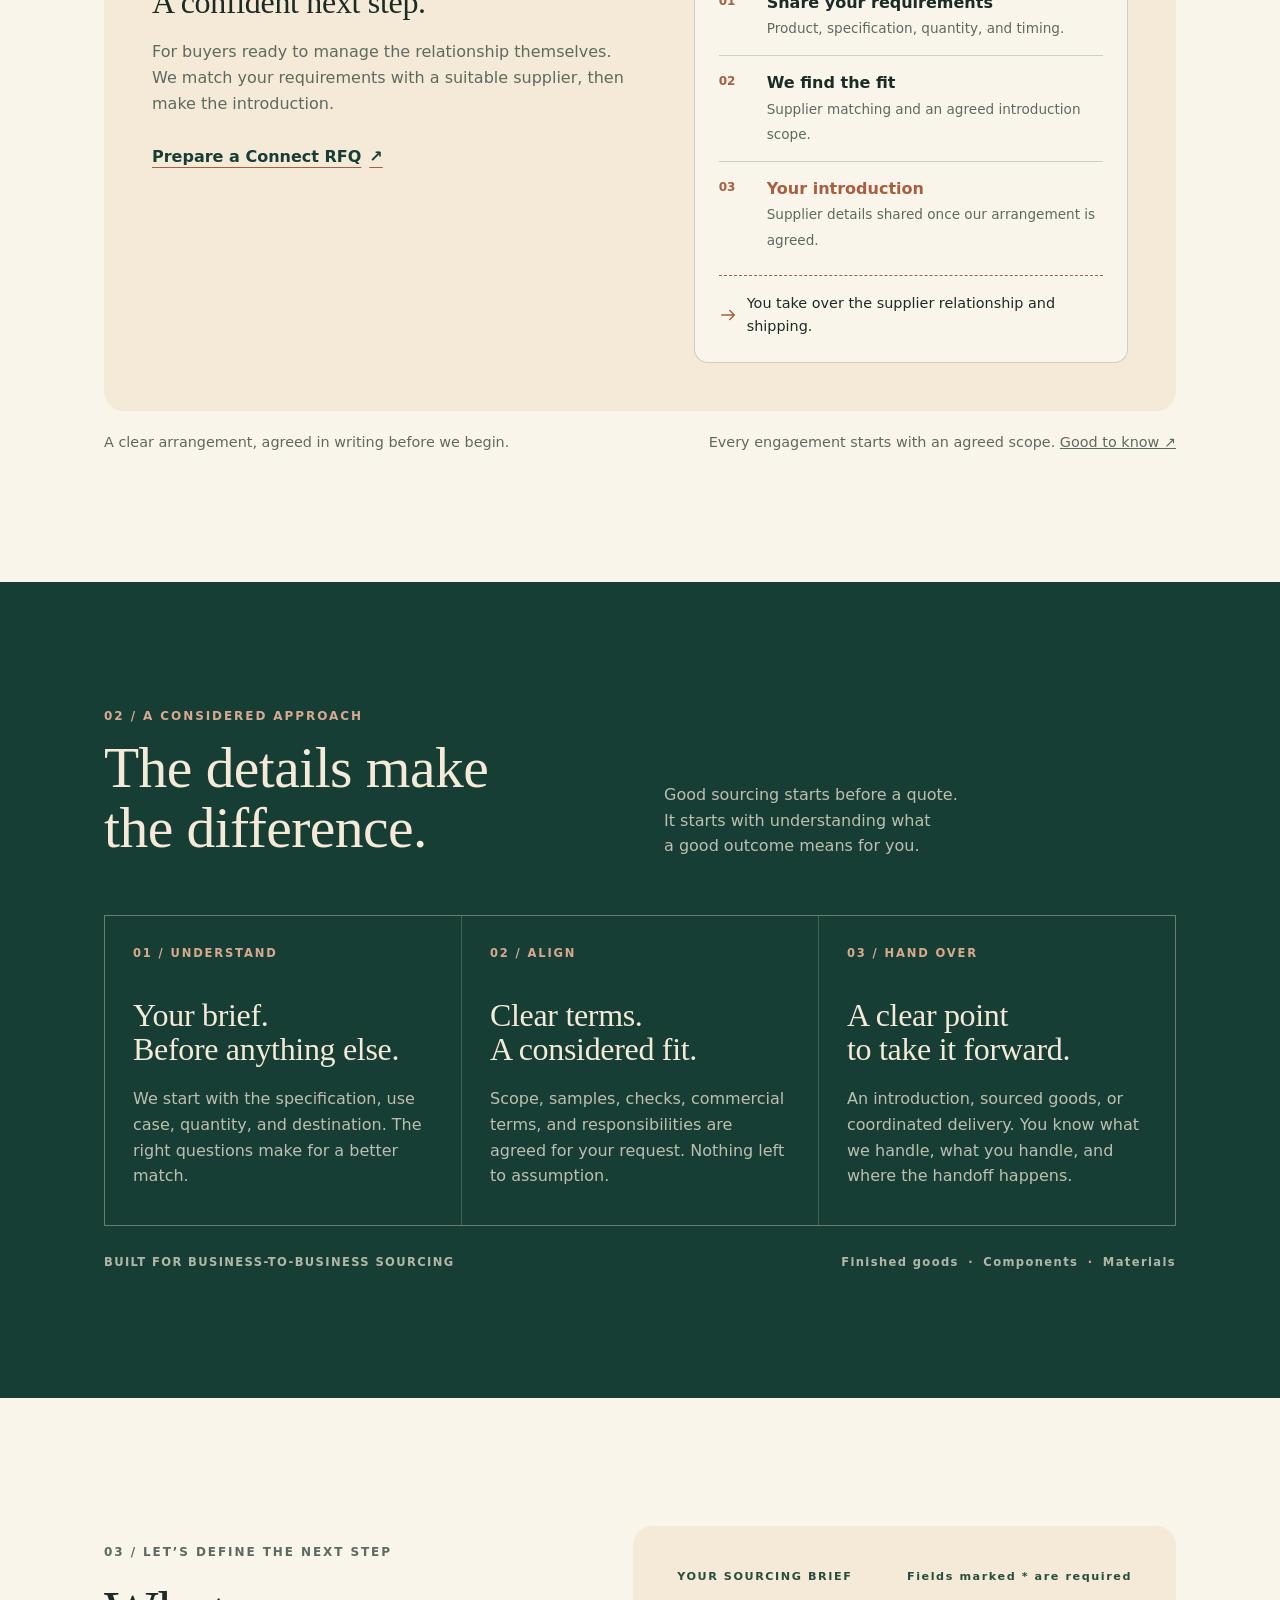
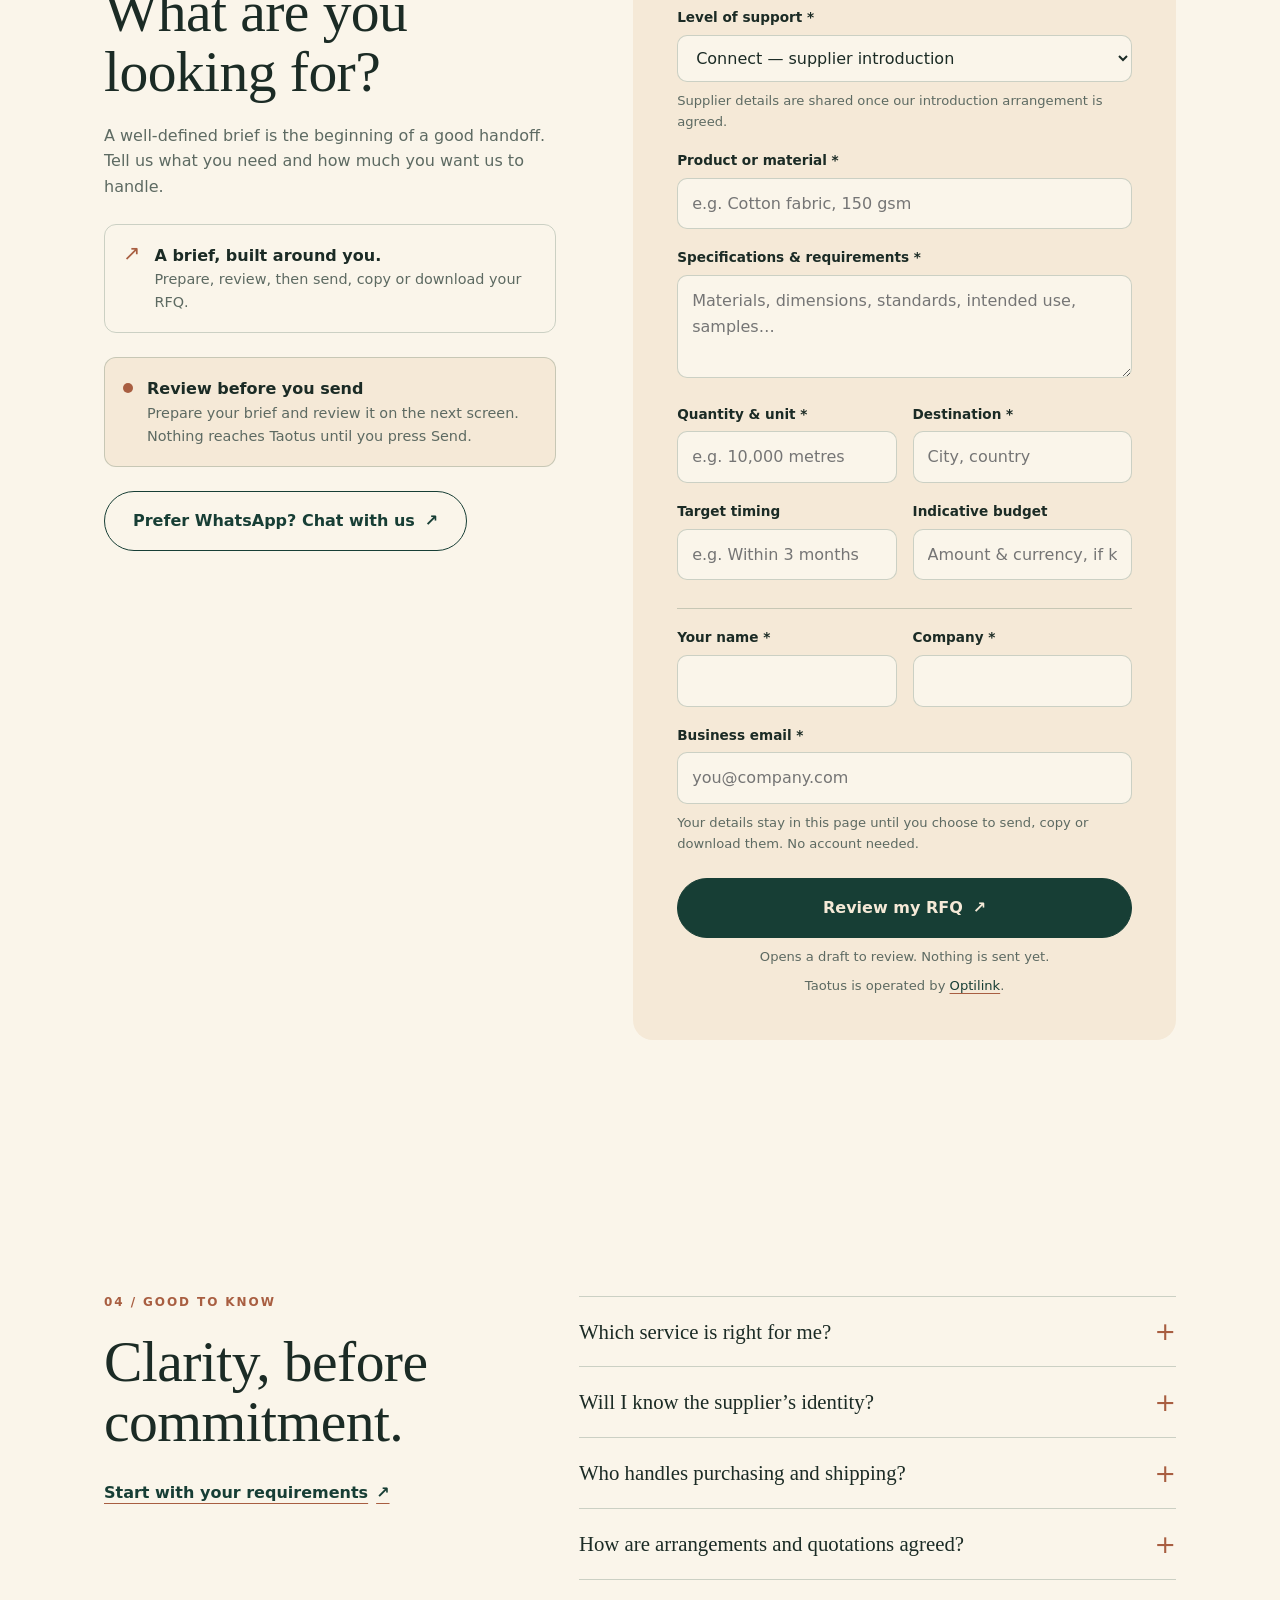
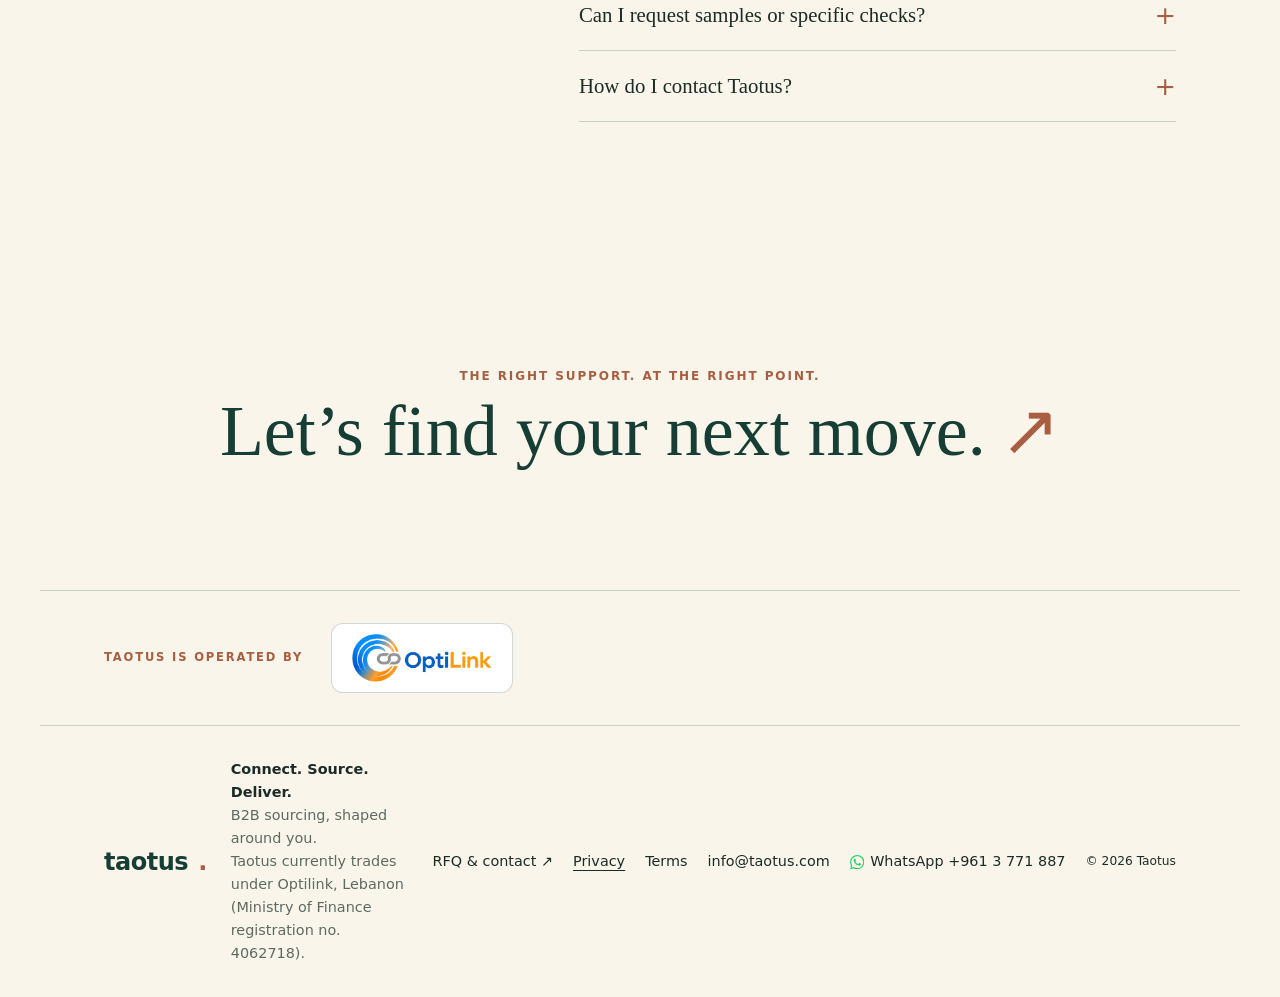
==== commit 56bc3c9e: "Soften Connect wording: arrangement instead of fee Any charge is still stated as agreed in writing b" ====
--- a/index.html
+++ b/index.html
@@ -72,9 +72,9 @@
     </div>
     <div id="service-panel" class="service-panel" role="tabpanel" aria-labelledby="tab-connect" tabindex="0">
       <div class="service-detail"><div class="service-tag" id="service-tag">THE RIGHT CONNECTION</div><h3 id="service-title">A good introduction.<br>A confident next step.</h3><p id="service-description">For buyers ready to manage the relationship themselves. We match your requirements with a suitable supplier, then make the introduction.</p><a class="text-link" href="#rfq" id="service-cta">Prepare a Connect RFQ <span aria-hidden="true">↗</span></a></div>
-      <div class="service-route"><div class="route-header"><span>YOUR HANDOFF, MAPPED OUT</span><span id="route-count">01 / 03</span></div><ol id="route-list"><li><span>01</span><div><strong>Share your requirements</strong><small>Product, specification, quantity, and timing.</small></div></li><li><span>02</span><div><strong>We find the fit</strong><small>Supplier matching and an agreed introduction scope.</small></div></li><li class="handoff"><span>03</span><div><strong>Your introduction</strong><small>Supplier details shared after the agreed fee is paid.</small></div></li></ol><div class="route-note" id="route-note"><svg viewBox="0 0 20 20" aria-hidden="true"><path d="M3 10h14m-5-5 5 5-5 5"/></svg><span>You take over the supplier relationship and shipping.</span></div></div>
+      <div class="service-route"><div class="route-header"><span>YOUR HANDOFF, MAPPED OUT</span><span id="route-count">01 / 03</span></div><ol id="route-list"><li><span>01</span><div><strong>Share your requirements</strong><small>Product, specification, quantity, and timing.</small></div></li><li><span>02</span><div><strong>We find the fit</strong><small>Supplier matching and an agreed introduction scope.</small></div></li><li class="handoff"><span>03</span><div><strong>Your introduction</strong><small>Supplier details shared once our arrangement is agreed.</small></div></li></ol><div class="route-note" id="route-note"><svg viewBox="0 0 20 20" aria-hidden="true"><path d="M3 10h14m-5-5 5 5-5 5"/></svg><span>You take over the supplier relationship and shipping.</span></div></div>
     </div>
-    <div class="scope-strip"><span id="commercial-note">A defined introduction fee, agreed before we begin.</span><span>Every engagement starts with an agreed scope. <a href="#questions">Good to know ↗</a></span></div>
+    <div class="scope-strip"><span id="commercial-note">A clear arrangement, agreed in writing before we begin.</span><span>Every engagement starts with an agreed scope. <a href="#questions">Good to know ↗</a></span></div>
   </section>
 
   <section id="approach" class="approach section-space"><div class="wrap"><div class="approach-top"><p class="eyebrow">02 / A CONSIDERED APPROACH</p><h2>The details make<br>the difference.</h2><p>Good sourcing starts before a quote.<br>It starts with understanding what<br>a good outcome means for you.</p></div><div class="approach-grid"><article><span class="approach-number">01 / UNDERSTAND</span><h3>Your brief.<br>Before anything else.</h3><p>We start with the specification, use case, quantity, and destination. The right questions make for a better match.</p></article><article><span class="approach-number">02 / ALIGN</span><h3>Clear terms.<br>A considered fit.</h3><p>Scope, samples, checks, commercial terms, and responsibilities are agreed for your request. Nothing left to assumption.</p></article><article><span class="approach-number">03 / HAND OVER</span><h3>A clear point<br>to take it forward.</h3><p>An introduction, sourced goods, or coordinated delivery. You know what we handle, what you handle, and where the handoff happens.</p></article></div><div class="approach-foot"><span>BUILT FOR BUSINESS-TO-BUSINESS SOURCING</span><span>Finished goods <i>·</i> Components <i>·</i> Materials</span></div></div></section>
@@ -83,7 +83,7 @@
     <form id="rfq-form" class="rfq-form">
       <div class="form-heading"><span>YOUR SOURCING BRIEF</span><span>Fields marked * are required</span></div>
       <label for="rfq-service">Level of support *</label><select id="rfq-service" name="service" required><option value="connect">Connect — supplier introduction</option><option value="source">Source — sourcing, I arrange shipping</option><option value="deliver">Deliver — sourcing and delivery coordination</option><option value="unsure">Help me choose</option></select>
-      <p class="field-hint" id="form-service-note">Supplier details are shared after the agreed introduction fee is paid.</p>
+      <p class="field-hint" id="form-service-note">Supplier details are shared once our introduction arrangement is agreed.</p>
       <label for="product">Product or material *</label><input id="product" name="product" placeholder="e.g. Cotton fabric, 150 gsm" maxlength="180" required>
       <label for="specifications">Specifications & requirements *</label><textarea id="specifications" name="specifications" rows="3" maxlength="5000" placeholder="Materials, dimensions, standards, intended use, samples…" required></textarea>
       <div class="form-row"><div><label for="quantity">Quantity & unit *</label><input id="quantity" name="quantity" placeholder="e.g. 10,000 metres" maxlength="100" required></div><div><label for="destination">Destination *</label><input id="destination" name="destination" placeholder="City, country" maxlength="150" required></div></div>
@@ -100,9 +100,9 @@
 
   <section id="questions" class="faq-section wrap section-space"><div><p class="eyebrow">04 / GOOD TO KNOW</p><h2>Clarity, before<br>commitment.</h2><a href="#rfq" class="text-link">Start with your requirements <span aria-hidden="true">↗</span></a></div><div class="faq-list">
     <details><summary>Which service is right for me?<span aria-hidden="true">+</span></summary><p>Choose Connect if you want a supplier introduction and will manage the supplier yourself. Choose Source if you want Taotus to manage sourcing and supply the goods while you arrange shipping. Choose Deliver if you also want Taotus to coordinate delivery to your agreed destination. If you are unsure, choose “Help me choose” in your RFQ.</p></details>
-    <details><summary>Will I know the supplier’s identity?<span aria-hidden="true">+</span></summary><p>Connect is an introduction service: supplier details are handed over after the agreed fee is paid. With Source and Deliver, Optilink, trading as Taotus, is your commercial counterpart and supplier identities are kept confidential. Supplier names and direct contacts are not included in buyer-facing shortlists or proposals. Any legally required disclosures and shipping documents are addressed in the agreed terms.</p></details>
+    <details><summary>Will I know the supplier’s identity?<span aria-hidden="true">+</span></summary><p>Connect is an introduction service: supplier details are handed over once our arrangement is agreed. With Source and Deliver, Optilink, trading as Taotus, is your commercial counterpart and supplier identities are kept confidential. Supplier names and direct contacts are not included in buyer-facing shortlists or proposals. Any legally required disclosures and shipping documents are addressed in the agreed terms.</p></details>
     <details><summary>Who handles purchasing and shipping?<span aria-hidden="true">+</span></summary><p>With Connect, you deal directly with the supplier after introduction. With Source and Deliver, Optilink, trading as Taotus, buys from the supplier and resells to you under an agreed quotation. You arrange shipping with Source; Taotus coordinates door-to-door logistics with Deliver. Collection arrangements, delivery terms, import clearance, duties, and each party’s responsibilities are agreed before an order.</p></details>
-    <details><summary>How are fees and quotations agreed?<span aria-hidden="true">+</span></summary><p>Connect has an agreed introduction fee payable before supplier details are released. Source and Deliver are quoted for your specific requirements, with our margin reflected in the commercial offer. Scope, payment terms, and any separately chargeable samples, inspections, freight, or duties are agreed before you commit.</p></details>
+    <details><summary>How are arrangements and quotations agreed?<span aria-hidden="true">+</span></summary><p>Connect works under an agreed arrangement, including any charge, confirmed in writing before supplier details are released. Source and Deliver are quoted for your specific requirements, with our margin reflected in the commercial offer. Scope, payment terms, and any separately chargeable samples, inspections, freight, or duties are agreed before you commit.</p></details>
     <details><summary>Can I request samples or specific checks?<span aria-hidden="true">+</span></summary><p>Yes. Include the samples, standards, certifications, or inspection requirements you need in your brief. Availability, the extent of checks, costs, and approval steps are confirmed as part of the scope. A request or quotation does not itself certify a supplier or a product.</p></details>
     <details><summary>How do I contact Taotus?<span aria-hidden="true">+</span></summary><p>Use the RFQ builder above, review your brief, then press Send. It reaches the Taotus team directly and we reply to the business email you provide. You can also copy or download the brief. Sending a brief is an enquiry only: it does not place an order or commit either side.</p></details>
   </div></section>
--- a/styles.css
+++ b/styles.css
@@ -336,7 +336,9 @@
 .footer-right { display: flex; gap: 20px; align-items: center; flex-wrap: wrap; }
 .footer-right a { text-decoration: none; }
 .wa-link { display: inline-flex; align-items: center; gap: 6px; }
-.wa-icon { width: 1.2em; height: 1.2em; fill: #25d366; flex: none; }
+.wa-icon { width: 1em; height: 1em; fill: #25d366; flex: none; }
+@media (prefers-color-scheme: dark) { :root:not([data-theme="light"]) .wa-icon { fill: #fff; } }
+:root[data-theme="dark"] .wa-icon { fill: #fff; }
 @media (max-width: 820px) { .footer { grid-template-columns: 1fr; } }
 
 /* Legal pages (terms) */
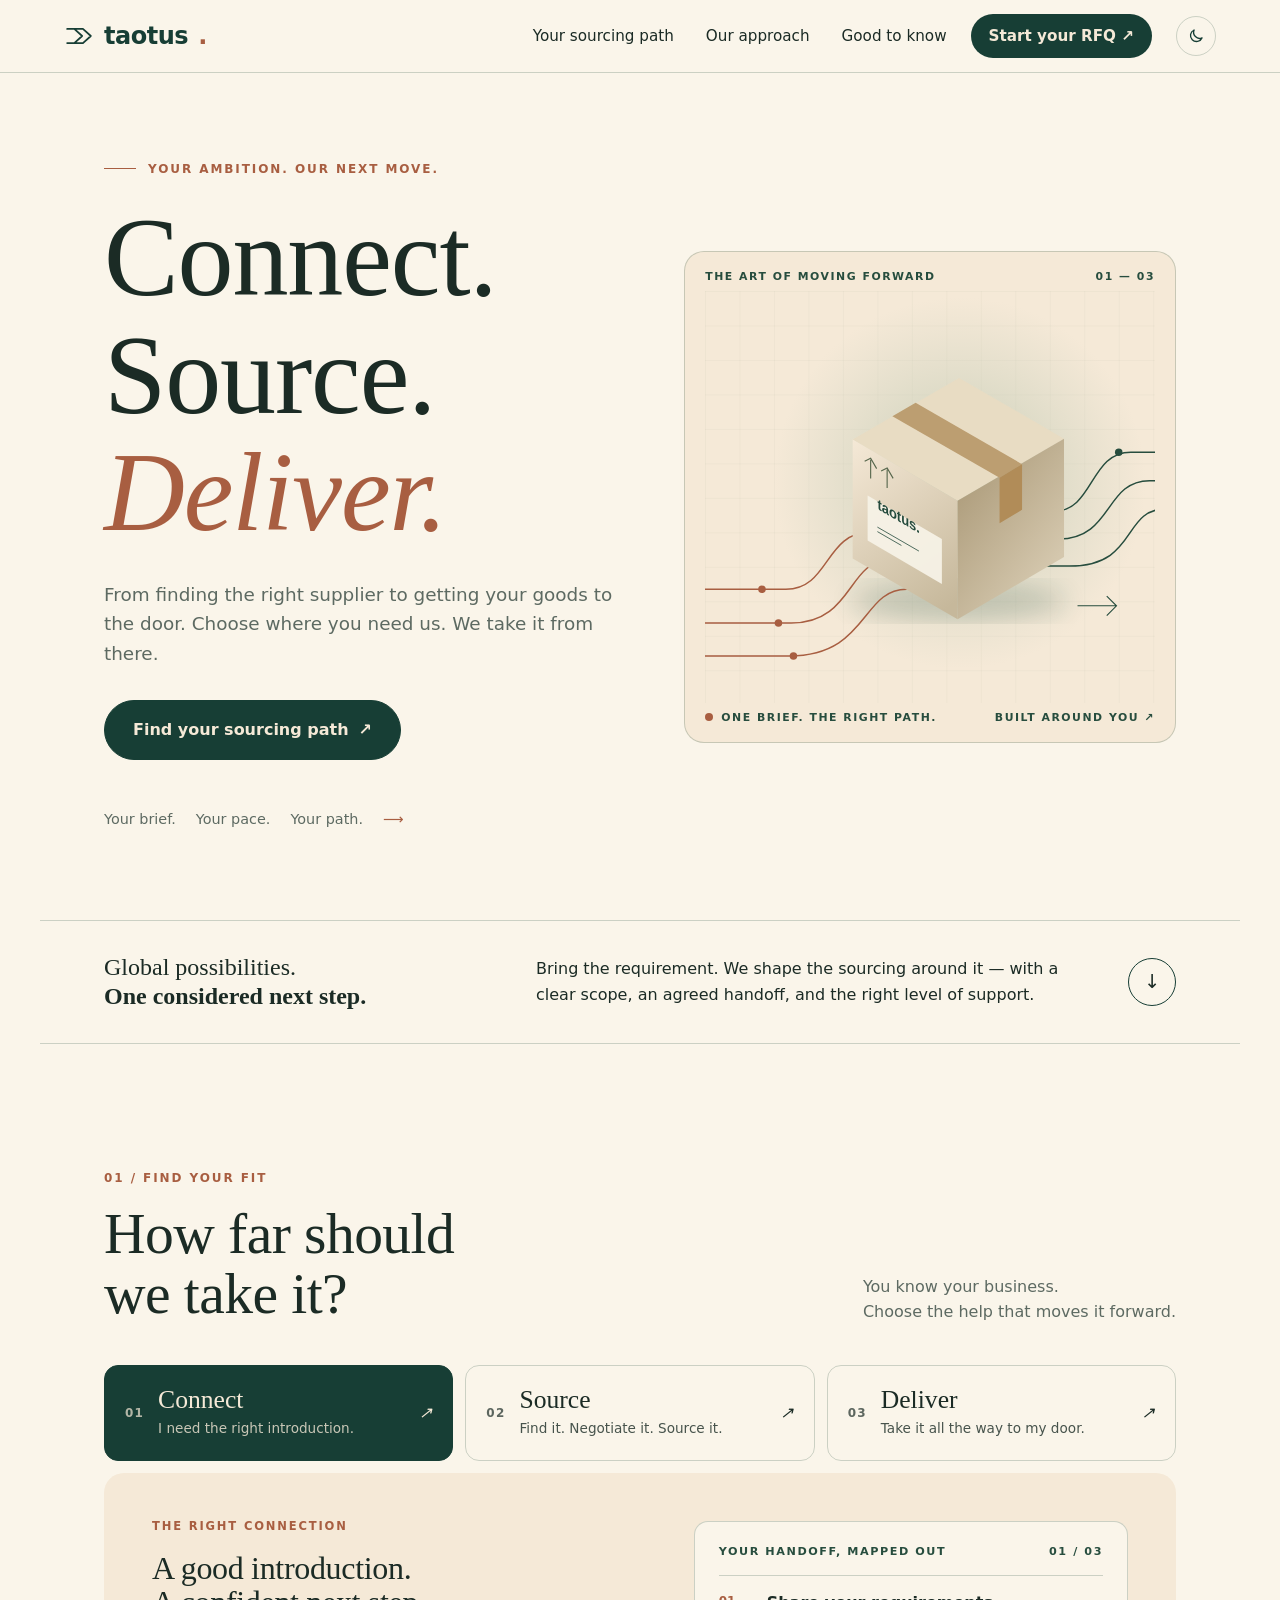
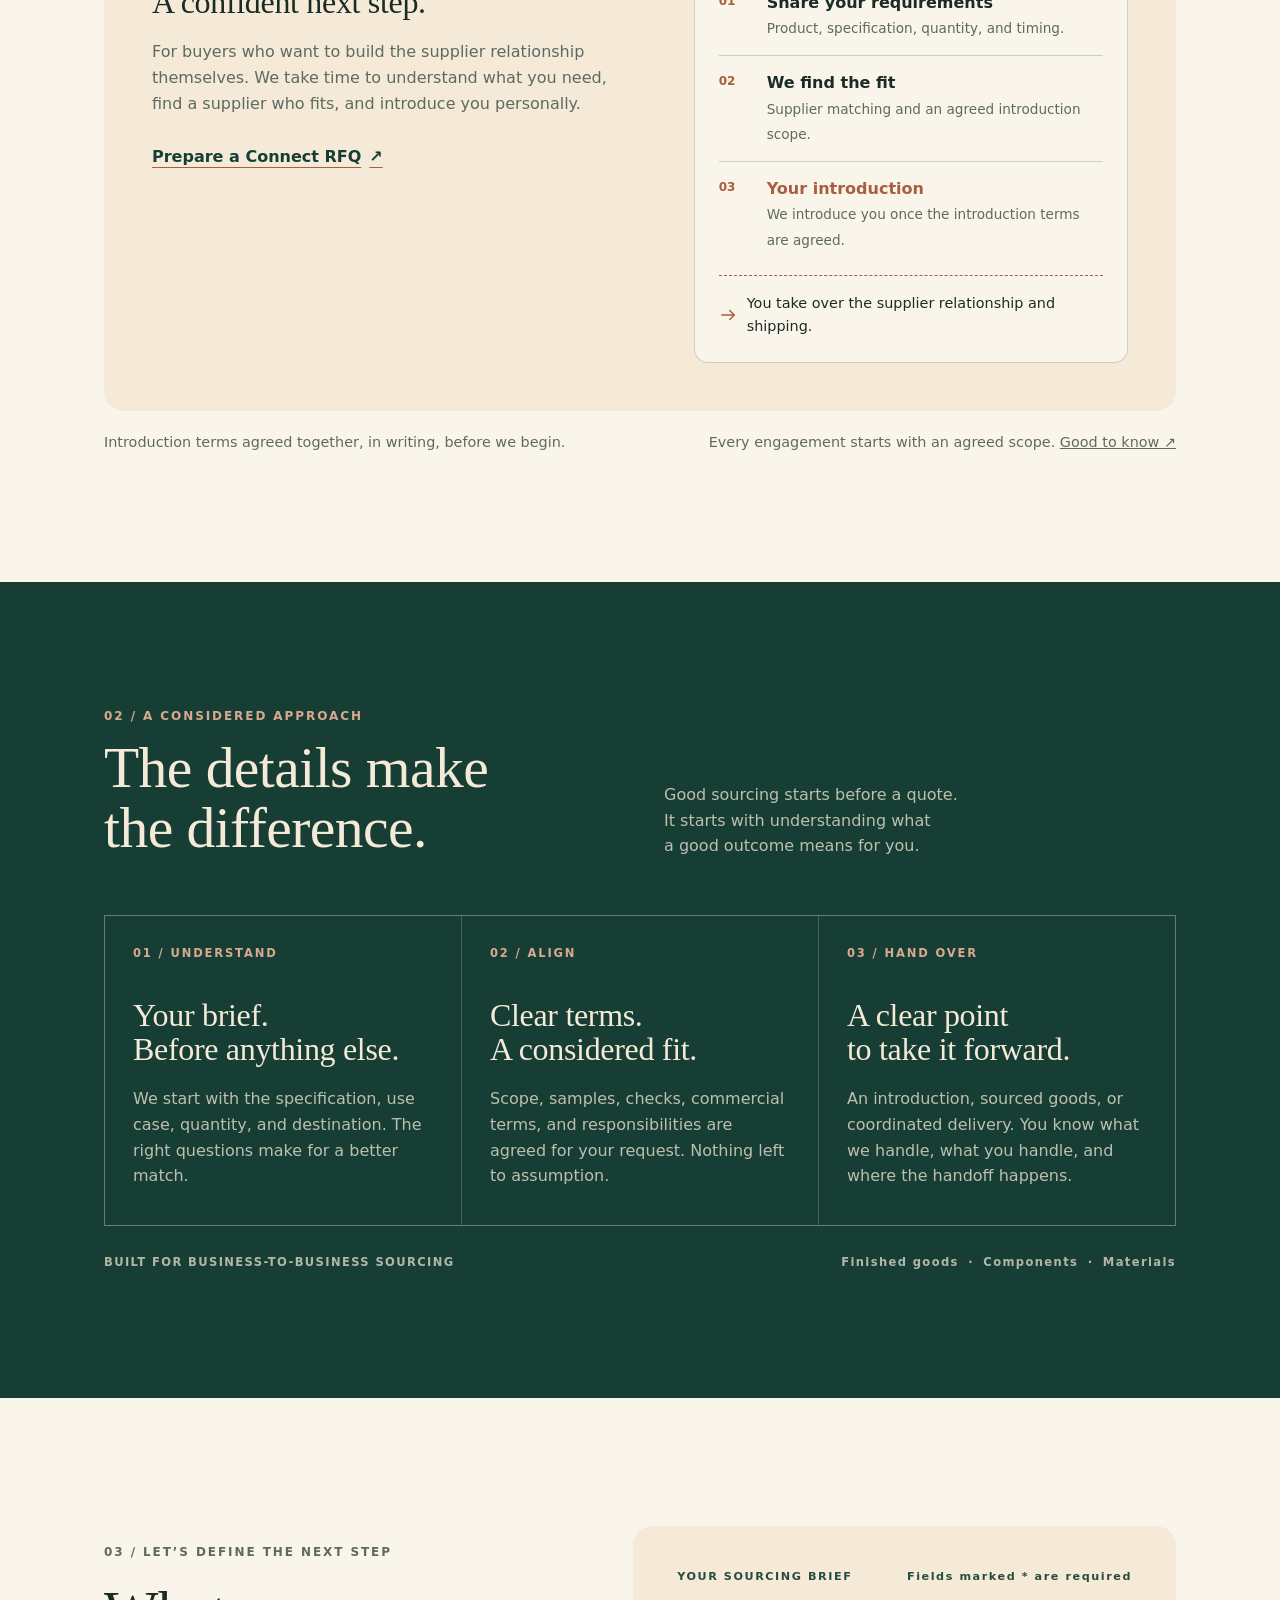
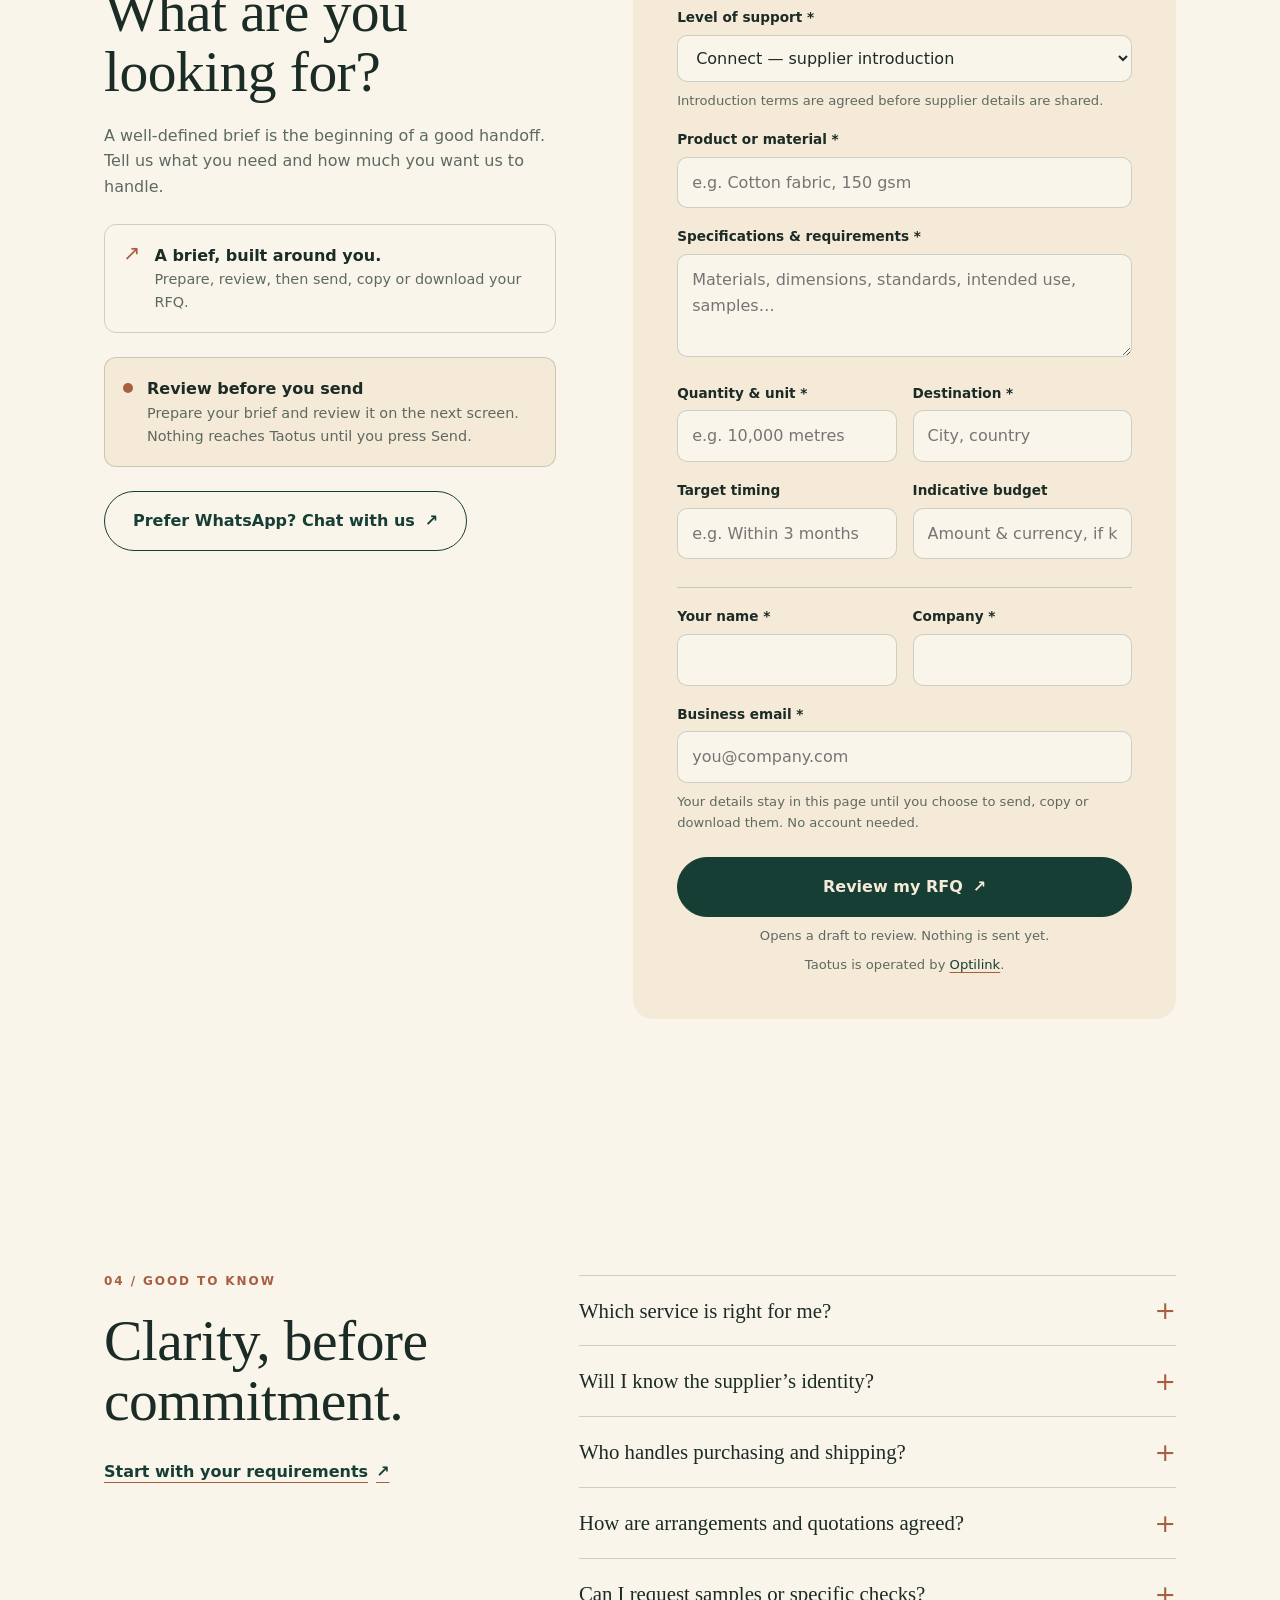
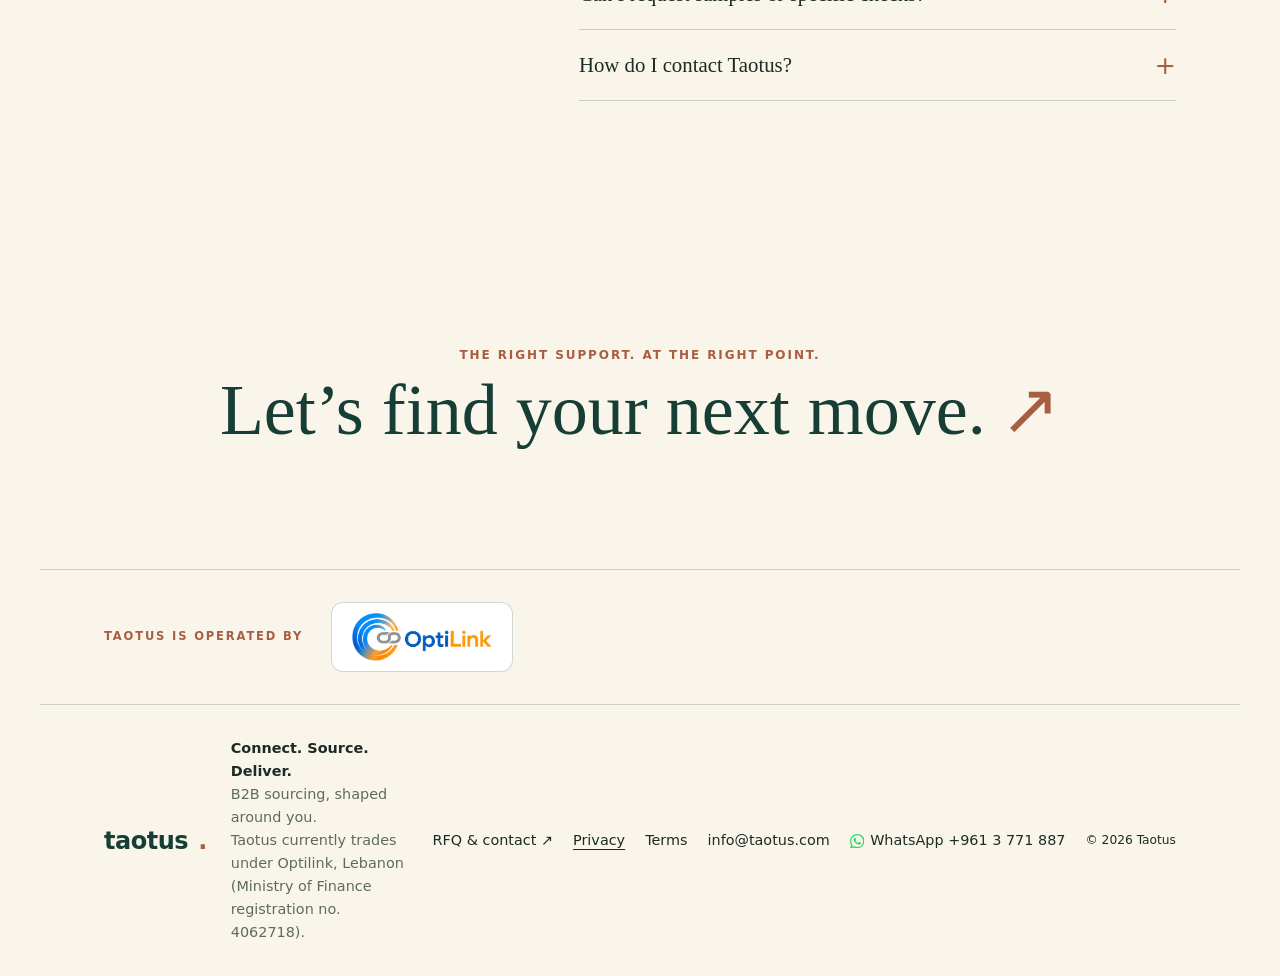
==== commit 1c1fff0b: "Rewrite Connect tier copy to be relationship-led Co-Authored-By: Claude Sonnet 5.5 <noreply@anthropi" ====
--- a/index.html
+++ b/index.html
@@ -71,10 +71,10 @@
       <button role="tab" id="tab-deliver" aria-selected="false" aria-controls="service-panel" tabindex="-1" data-service="deliver"><span class="tab-number">03</span><span><strong>Deliver</strong><small>Take it all the way to my door.</small></span><i aria-hidden="true">↗</i></button>
     </div>
     <div id="service-panel" class="service-panel" role="tabpanel" aria-labelledby="tab-connect" tabindex="0">
-      <div class="service-detail"><div class="service-tag" id="service-tag">THE RIGHT CONNECTION</div><h3 id="service-title">A good introduction.<br>A confident next step.</h3><p id="service-description">For buyers ready to manage the relationship themselves. We match your requirements with a suitable supplier, then make the introduction.</p><a class="text-link" href="#rfq" id="service-cta">Prepare a Connect RFQ <span aria-hidden="true">↗</span></a></div>
-      <div class="service-route"><div class="route-header"><span>YOUR HANDOFF, MAPPED OUT</span><span id="route-count">01 / 03</span></div><ol id="route-list"><li><span>01</span><div><strong>Share your requirements</strong><small>Product, specification, quantity, and timing.</small></div></li><li><span>02</span><div><strong>We find the fit</strong><small>Supplier matching and an agreed introduction scope.</small></div></li><li class="handoff"><span>03</span><div><strong>Your introduction</strong><small>Supplier details shared once our arrangement is agreed.</small></div></li></ol><div class="route-note" id="route-note"><svg viewBox="0 0 20 20" aria-hidden="true"><path d="M3 10h14m-5-5 5 5-5 5"/></svg><span>You take over the supplier relationship and shipping.</span></div></div>
+      <div class="service-detail"><div class="service-tag" id="service-tag">THE RIGHT CONNECTION</div><h3 id="service-title">A good introduction.<br>A confident next step.</h3><p id="service-description">For buyers who want to build the supplier relationship themselves. We take time to understand what you need, find a supplier who fits, and introduce you personally.</p><a class="text-link" href="#rfq" id="service-cta">Prepare a Connect RFQ <span aria-hidden="true">↗</span></a></div>
+      <div class="service-route"><div class="route-header"><span>YOUR HANDOFF, MAPPED OUT</span><span id="route-count">01 / 03</span></div><ol id="route-list"><li><span>01</span><div><strong>Share your requirements</strong><small>Product, specification, quantity, and timing.</small></div></li><li><span>02</span><div><strong>We find the fit</strong><small>Supplier matching and an agreed introduction scope.</small></div></li><li class="handoff"><span>03</span><div><strong>Your introduction</strong><small>We introduce you once the introduction terms are agreed.</small></div></li></ol><div class="route-note" id="route-note"><svg viewBox="0 0 20 20" aria-hidden="true"><path d="M3 10h14m-5-5 5 5-5 5"/></svg><span>You take over the supplier relationship and shipping.</span></div></div>
     </div>
-    <div class="scope-strip"><span id="commercial-note">A clear arrangement, agreed in writing before we begin.</span><span>Every engagement starts with an agreed scope. <a href="#questions">Good to know ↗</a></span></div>
+    <div class="scope-strip"><span id="commercial-note">Introduction terms agreed together, in writing, before we begin.</span><span>Every engagement starts with an agreed scope. <a href="#questions">Good to know ↗</a></span></div>
   </section>
 
   <section id="approach" class="approach section-space"><div class="wrap"><div class="approach-top"><p class="eyebrow">02 / A CONSIDERED APPROACH</p><h2>The details make<br>the difference.</h2><p>Good sourcing starts before a quote.<br>It starts with understanding what<br>a good outcome means for you.</p></div><div class="approach-grid"><article><span class="approach-number">01 / UNDERSTAND</span><h3>Your brief.<br>Before anything else.</h3><p>We start with the specification, use case, quantity, and destination. The right questions make for a better match.</p></article><article><span class="approach-number">02 / ALIGN</span><h3>Clear terms.<br>A considered fit.</h3><p>Scope, samples, checks, commercial terms, and responsibilities are agreed for your request. Nothing left to assumption.</p></article><article><span class="approach-number">03 / HAND OVER</span><h3>A clear point<br>to take it forward.</h3><p>An introduction, sourced goods, or coordinated delivery. You know what we handle, what you handle, and where the handoff happens.</p></article></div><div class="approach-foot"><span>BUILT FOR BUSINESS-TO-BUSINESS SOURCING</span><span>Finished goods <i>·</i> Components <i>·</i> Materials</span></div></div></section>
@@ -83,7 +83,7 @@
     <form id="rfq-form" class="rfq-form">
       <div class="form-heading"><span>YOUR SOURCING BRIEF</span><span>Fields marked * are required</span></div>
       <label for="rfq-service">Level of support *</label><select id="rfq-service" name="service" required><option value="connect">Connect — supplier introduction</option><option value="source">Source — sourcing, I arrange shipping</option><option value="deliver">Deliver — sourcing and delivery coordination</option><option value="unsure">Help me choose</option></select>
-      <p class="field-hint" id="form-service-note">Supplier details are shared once our introduction arrangement is agreed.</p>
+      <p class="field-hint" id="form-service-note">Introduction terms are agreed before supplier details are shared.</p>
       <label for="product">Product or material *</label><input id="product" name="product" placeholder="e.g. Cotton fabric, 150 gsm" maxlength="180" required>
       <label for="specifications">Specifications & requirements *</label><textarea id="specifications" name="specifications" rows="3" maxlength="5000" placeholder="Materials, dimensions, standards, intended use, samples…" required></textarea>
       <div class="form-row"><div><label for="quantity">Quantity & unit *</label><input id="quantity" name="quantity" placeholder="e.g. 10,000 metres" maxlength="100" required></div><div><label for="destination">Destination *</label><input id="destination" name="destination" placeholder="City, country" maxlength="150" required></div></div>
@@ -100,7 +100,7 @@
 
   <section id="questions" class="faq-section wrap section-space"><div><p class="eyebrow">04 / GOOD TO KNOW</p><h2>Clarity, before<br>commitment.</h2><a href="#rfq" class="text-link">Start with your requirements <span aria-hidden="true">↗</span></a></div><div class="faq-list">
     <details><summary>Which service is right for me?<span aria-hidden="true">+</span></summary><p>Choose Connect if you want a supplier introduction and will manage the supplier yourself. Choose Source if you want Taotus to manage sourcing and supply the goods while you arrange shipping. Choose Deliver if you also want Taotus to coordinate delivery to your agreed destination. If you are unsure, choose “Help me choose” in your RFQ.</p></details>
-    <details><summary>Will I know the supplier’s identity?<span aria-hidden="true">+</span></summary><p>Connect is an introduction service: supplier details are handed over once our arrangement is agreed. With Source and Deliver, Optilink, trading as Taotus, is your commercial counterpart and supplier identities are kept confidential. Supplier names and direct contacts are not included in buyer-facing shortlists or proposals. Any legally required disclosures and shipping documents are addressed in the agreed terms.</p></details>
+    <details><summary>Will I know the supplier’s identity?<span aria-hidden="true">+</span></summary><p>Connect is an introduction service: supplier details are handed over once the introduction terms are agreed. With Source and Deliver, Optilink, trading as Taotus, is your commercial counterpart and supplier identities are kept confidential. Supplier names and direct contacts are not included in buyer-facing shortlists or proposals. Any legally required disclosures and shipping documents are addressed in the agreed terms.</p></details>
     <details><summary>Who handles purchasing and shipping?<span aria-hidden="true">+</span></summary><p>With Connect, you deal directly with the supplier after introduction. With Source and Deliver, Optilink, trading as Taotus, buys from the supplier and resells to you under an agreed quotation. You arrange shipping with Source; Taotus coordinates door-to-door logistics with Deliver. Collection arrangements, delivery terms, import clearance, duties, and each party’s responsibilities are agreed before an order.</p></details>
     <details><summary>How are arrangements and quotations agreed?<span aria-hidden="true">+</span></summary><p>Connect works under an agreed arrangement, including any charge, confirmed in writing before supplier details are released. Source and Deliver are quoted for your specific requirements, with our margin reflected in the commercial offer. Scope, payment terms, and any separately chargeable samples, inspections, freight, or duties are agreed before you commit.</p></details>
     <details><summary>Can I request samples or specific checks?<span aria-hidden="true">+</span></summary><p>Yes. Include the samples, standards, certifications, or inspection requirements you need in your brief. Availability, the extent of checks, costs, and approval steps are confirmed as part of the scope. A request or quotation does not itself certify a supplier or a product.</p></details>
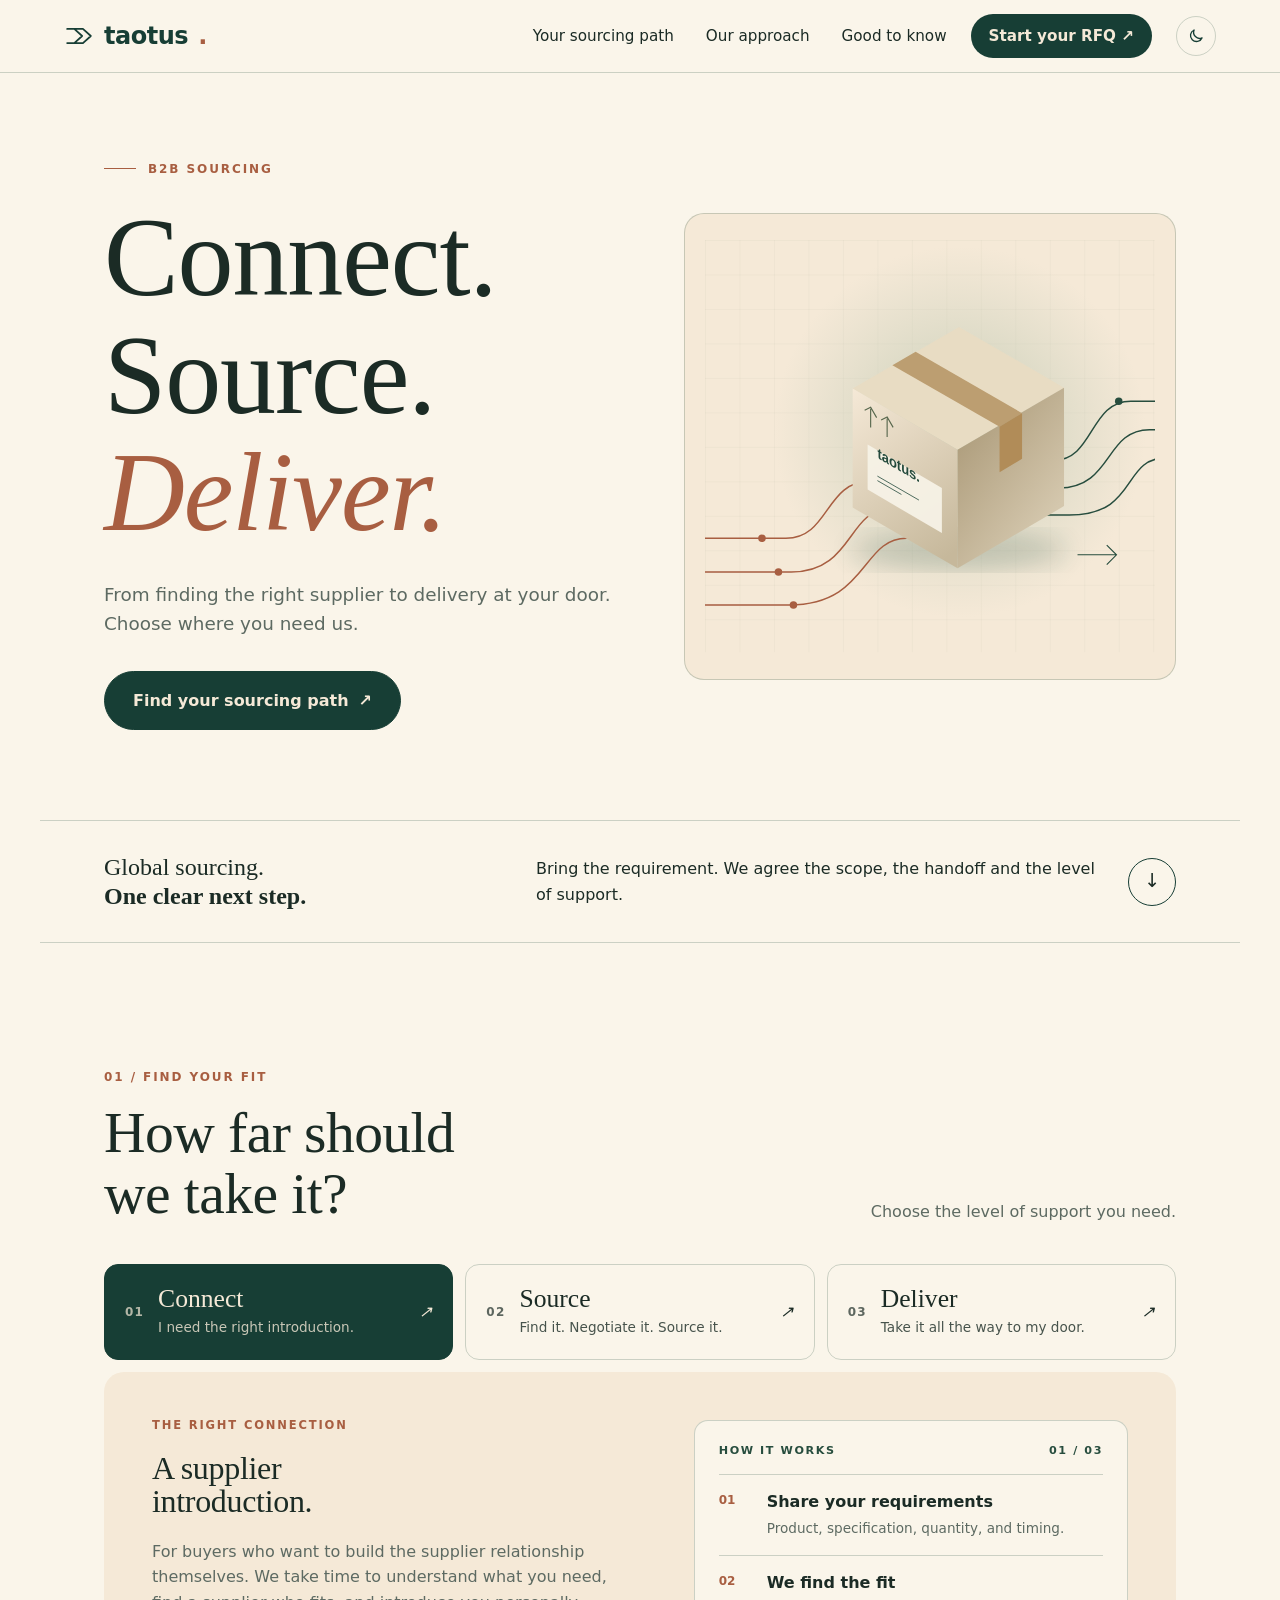
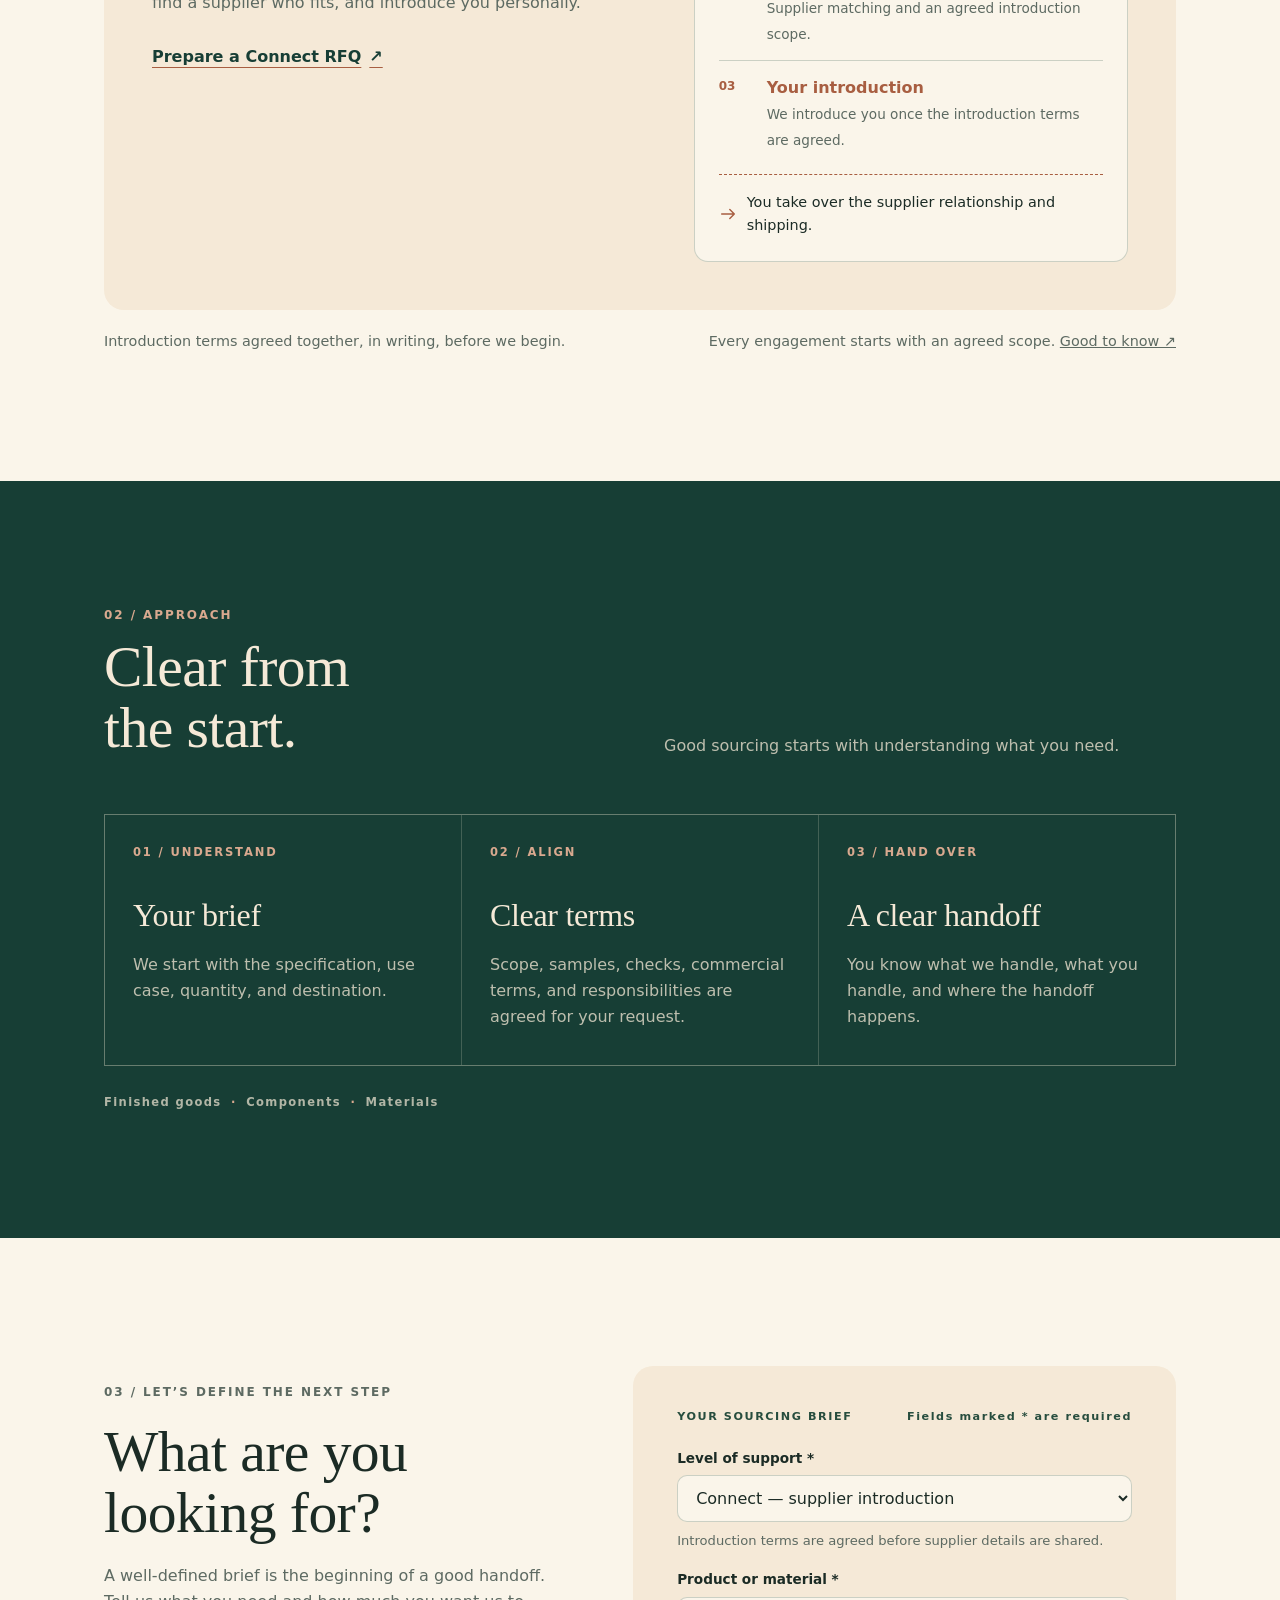
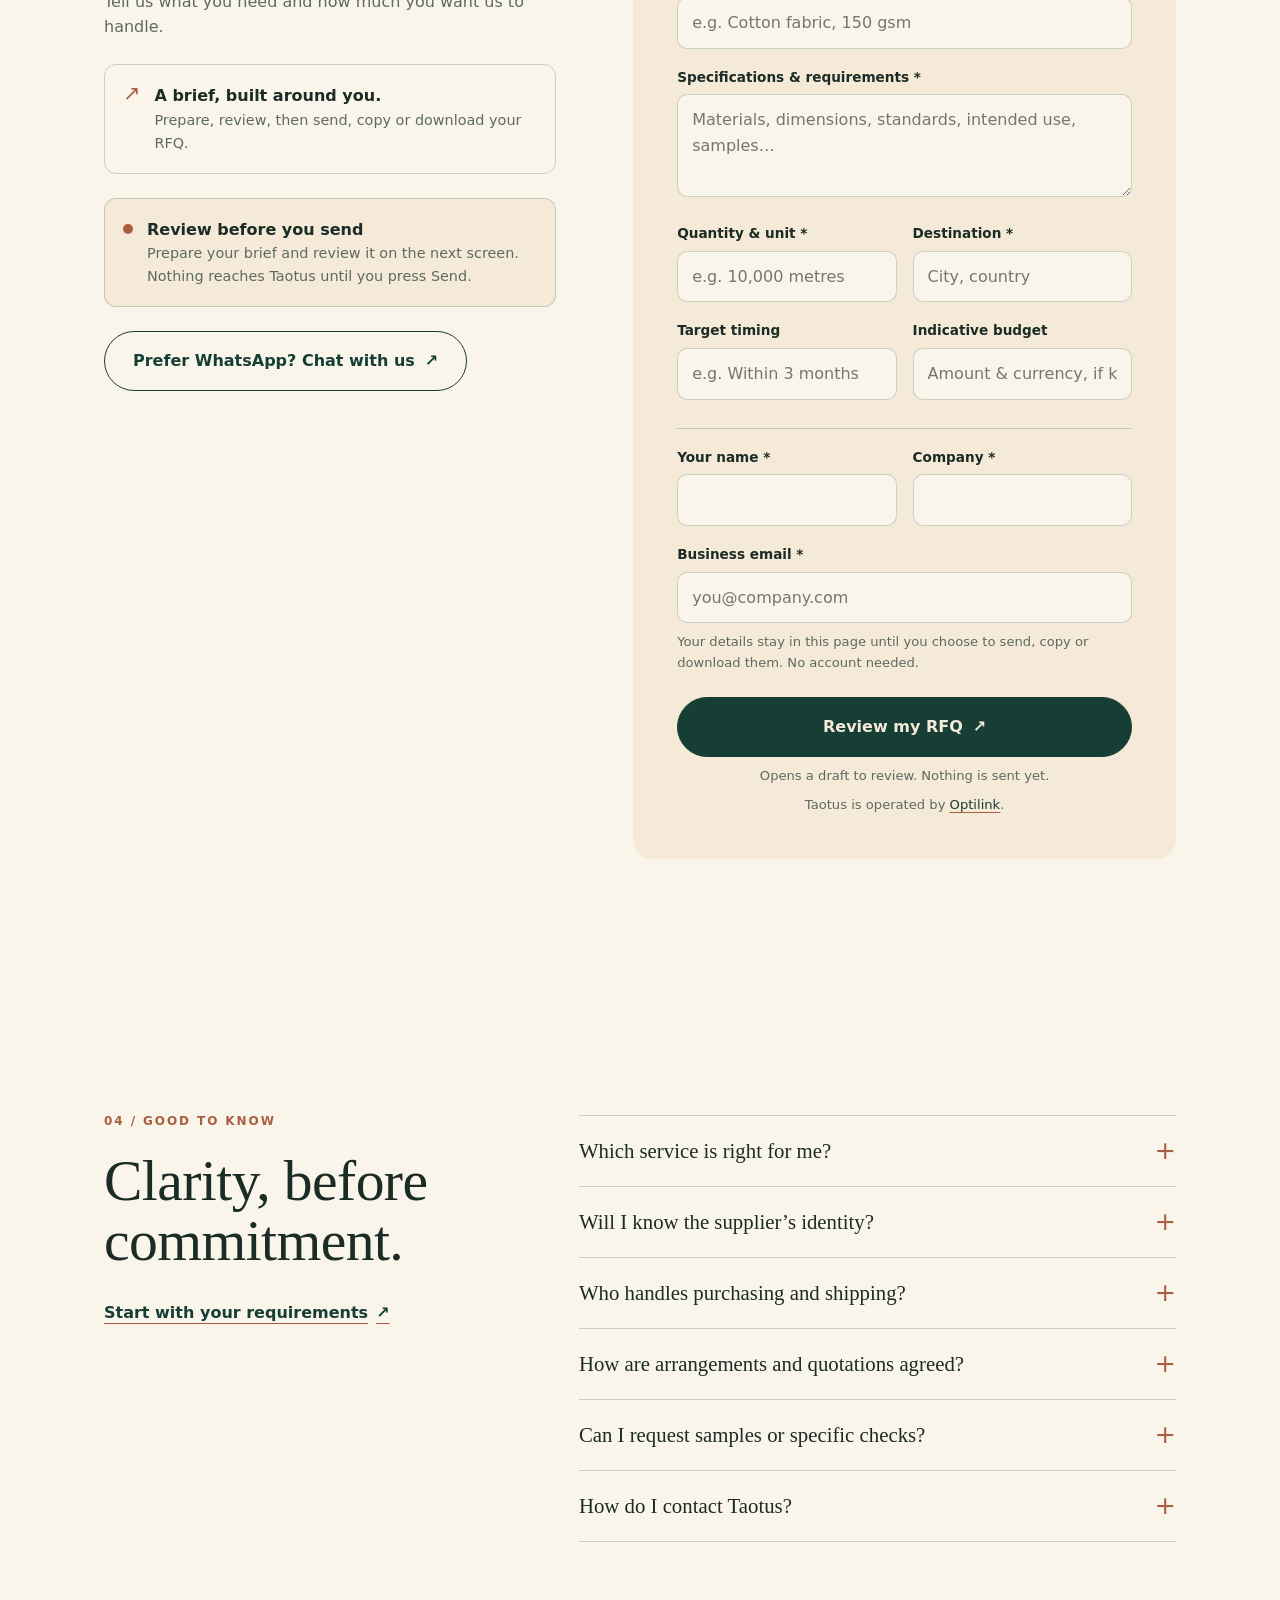
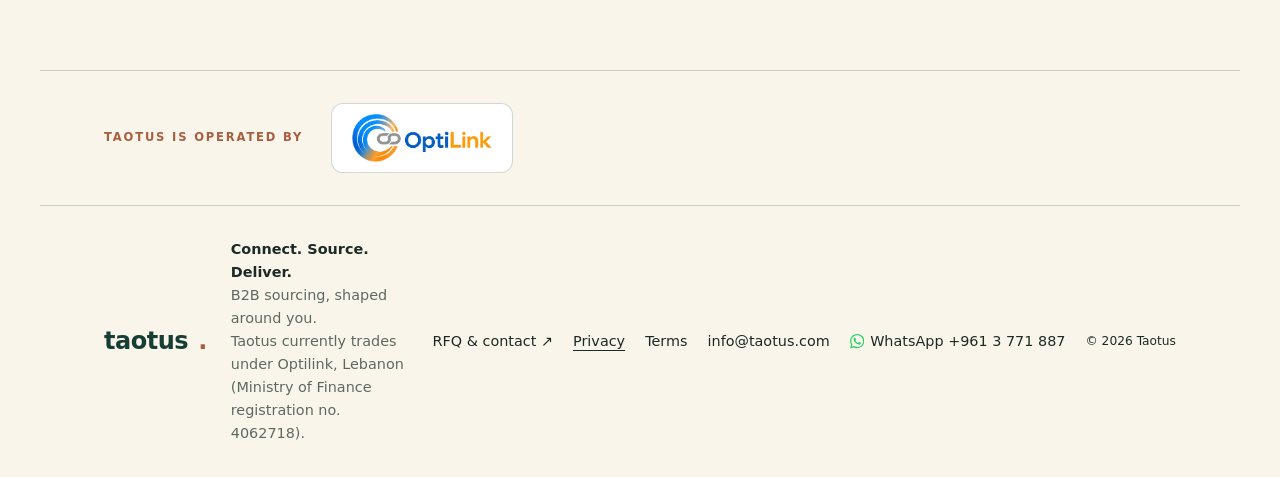
==== commit 91e7b345: "Trim filler copy from hero, intro, path and approach sections Co-Authored-By: Claude Sonnet 5.5 <nor" ====
--- a/index.html
+++ b/index.html
@@ -31,14 +31,12 @@
 <main id="main">
   <section class="hero wrap">
     <div class="hero-copy">
-      <p class="eyebrow"><span class="small-line"></span> YOUR AMBITION. OUR NEXT MOVE.</p>
+      <p class="eyebrow"><span class="small-line"></span> B2B SOURCING</p>
       <h1>Connect.<br>Source.<br><em>Deliver.</em></h1>
-      <p class="hero-description">From finding the right supplier to getting your goods to the door. Choose where you need us. We take it from there.</p>
+      <p class="hero-description">From finding the right supplier to delivery at your door. Choose where you need us.</p>
       <a class="button primary" href="#your-path">Find your sourcing path <span aria-hidden="true">↗</span></a>
-      <div class="hero-bottom"><span>Your brief.</span><span>Your pace.</span><span>Your path.</span><i aria-hidden="true">⟶</i></div>
     </div>
     <div class="hero-art" role="img" aria-label="Three sourcing paths meet at a Taotus parcel and continue to a shared destination.">
-      <div class="art-top"><span>THE ART OF MOVING FORWARD</span><span>01 — 03</span></div>
       <svg class="handoff-art" viewBox="0 0 600 550" fill="none" aria-hidden="true">
         <defs><linearGradient id="paper" x1="245" y1="160" x2="400" y2="365" gradientUnits="userSpaceOnUse"><stop stop-color="#f5e9d7"/><stop offset="1" stop-color="#c6b89b"/></linearGradient><linearGradient id="side" x1="340" y1="250" x2="475" y2="350" gradientUnits="userSpaceOnUse"><stop stop-color="#ad9c7b"/><stop offset="1" stop-color="#d4c7ad"/></linearGradient><radialGradient id="light"><stop stop-color="#bfc9b0" stop-opacity=".9"/><stop offset="1" stop-color="#c7cebb" stop-opacity="0"/></radialGradient><filter id="shadow"><feGaussianBlur stdDeviation="16"/></filter><pattern id="grid" width="46" height="46" patternUnits="userSpaceOnUse"><path d="M46 0H0V46" stroke="#274d3e" stroke-opacity=".09"/></pattern></defs>
         <rect width="600" height="550" fill="url(#grid)"/>
@@ -57,27 +55,25 @@
         <circle cx="76" cy="398" r="5" fill="#a85e41"/><circle cx="98" cy="443" r="5" fill="#a85e41"/><circle cx="118" cy="487" r="5" fill="#a85e41"/>
         <circle cx="552" cy="215" r="5" fill="#274d3e"/>
         <path d="M497 420h52m-13-13 13 13-13 13" stroke="#274d3e" stroke-width="1.5"/>
-      </svg>
-      <div class="art-bottom"><span class="art-label"><i></i> ONE BRIEF. THE RIGHT PATH.</span><span>BUILT AROUND YOU ↗</span></div>
-    </div>
+      </svg>    </div>
   </section>
-  <div class="intro-bar wrap"><p>Global possibilities.<br><strong>One considered next step.</strong></p><p>Bring the requirement. We shape the sourcing around it — with a clear scope, an agreed handoff, and the right level of support.</p><a href="#your-path" aria-label="Explore the three sourcing paths">↓</a></div>
+  <div class="intro-bar wrap"><p>Global sourcing.<br><strong>One clear next step.</strong></p><p>Bring the requirement. We agree the scope, the handoff and the level of support.</p><a href="#your-path" aria-label="Explore the three sourcing paths">↓</a></div>
 
   <section id="your-path" class="path-section wrap section-space">
-    <div class="section-heading"><div><p class="eyebrow">01 / FIND YOUR FIT</p><h2>How far should<br>we take it?</h2></div><p>You know your business.<br>Choose the help that moves it forward.</p></div>
+    <div class="section-heading"><div><p class="eyebrow">01 / FIND YOUR FIT</p><h2>How far should<br>we take it?</h2></div><p>Choose the level of support you need.</p></div>
     <div class="service-tabs" role="tablist" aria-label="Choose your sourcing service">
       <button role="tab" id="tab-connect" aria-selected="true" aria-controls="service-panel" data-service="connect"><span class="tab-number">01</span><span><strong>Connect</strong><small>I need the right introduction.</small></span><i aria-hidden="true">↗</i></button>
       <button role="tab" id="tab-source" aria-selected="false" aria-controls="service-panel" tabindex="-1" data-service="source"><span class="tab-number">02</span><span><strong>Source</strong><small>Find it. Negotiate it. Source it.</small></span><i aria-hidden="true">↗</i></button>
       <button role="tab" id="tab-deliver" aria-selected="false" aria-controls="service-panel" tabindex="-1" data-service="deliver"><span class="tab-number">03</span><span><strong>Deliver</strong><small>Take it all the way to my door.</small></span><i aria-hidden="true">↗</i></button>
     </div>
     <div id="service-panel" class="service-panel" role="tabpanel" aria-labelledby="tab-connect" tabindex="0">
-      <div class="service-detail"><div class="service-tag" id="service-tag">THE RIGHT CONNECTION</div><h3 id="service-title">A good introduction.<br>A confident next step.</h3><p id="service-description">For buyers who want to build the supplier relationship themselves. We take time to understand what you need, find a supplier who fits, and introduce you personally.</p><a class="text-link" href="#rfq" id="service-cta">Prepare a Connect RFQ <span aria-hidden="true">↗</span></a></div>
-      <div class="service-route"><div class="route-header"><span>YOUR HANDOFF, MAPPED OUT</span><span id="route-count">01 / 03</span></div><ol id="route-list"><li><span>01</span><div><strong>Share your requirements</strong><small>Product, specification, quantity, and timing.</small></div></li><li><span>02</span><div><strong>We find the fit</strong><small>Supplier matching and an agreed introduction scope.</small></div></li><li class="handoff"><span>03</span><div><strong>Your introduction</strong><small>We introduce you once the introduction terms are agreed.</small></div></li></ol><div class="route-note" id="route-note"><svg viewBox="0 0 20 20" aria-hidden="true"><path d="M3 10h14m-5-5 5 5-5 5"/></svg><span>You take over the supplier relationship and shipping.</span></div></div>
+      <div class="service-detail"><div class="service-tag" id="service-tag">THE RIGHT CONNECTION</div><h3 id="service-title">A supplier<br>introduction.</h3><p id="service-description">For buyers who want to build the supplier relationship themselves. We take time to understand what you need, find a supplier who fits, and introduce you personally.</p><a class="text-link" href="#rfq" id="service-cta">Prepare a Connect RFQ <span aria-hidden="true">↗</span></a></div>
+      <div class="service-route"><div class="route-header"><span>HOW IT WORKS</span><span id="route-count">01 / 03</span></div><ol id="route-list"><li><span>01</span><div><strong>Share your requirements</strong><small>Product, specification, quantity, and timing.</small></div></li><li><span>02</span><div><strong>We find the fit</strong><small>Supplier matching and an agreed introduction scope.</small></div></li><li class="handoff"><span>03</span><div><strong>Your introduction</strong><small>We introduce you once the introduction terms are agreed.</small></div></li></ol><div class="route-note" id="route-note"><svg viewBox="0 0 20 20" aria-hidden="true"><path d="M3 10h14m-5-5 5 5-5 5"/></svg><span>You take over the supplier relationship and shipping.</span></div></div>
     </div>
     <div class="scope-strip"><span id="commercial-note">Introduction terms agreed together, in writing, before we begin.</span><span>Every engagement starts with an agreed scope. <a href="#questions">Good to know ↗</a></span></div>
   </section>
 
-  <section id="approach" class="approach section-space"><div class="wrap"><div class="approach-top"><p class="eyebrow">02 / A CONSIDERED APPROACH</p><h2>The details make<br>the difference.</h2><p>Good sourcing starts before a quote.<br>It starts with understanding what<br>a good outcome means for you.</p></div><div class="approach-grid"><article><span class="approach-number">01 / UNDERSTAND</span><h3>Your brief.<br>Before anything else.</h3><p>We start with the specification, use case, quantity, and destination. The right questions make for a better match.</p></article><article><span class="approach-number">02 / ALIGN</span><h3>Clear terms.<br>A considered fit.</h3><p>Scope, samples, checks, commercial terms, and responsibilities are agreed for your request. Nothing left to assumption.</p></article><article><span class="approach-number">03 / HAND OVER</span><h3>A clear point<br>to take it forward.</h3><p>An introduction, sourced goods, or coordinated delivery. You know what we handle, what you handle, and where the handoff happens.</p></article></div><div class="approach-foot"><span>BUILT FOR BUSINESS-TO-BUSINESS SOURCING</span><span>Finished goods <i>·</i> Components <i>·</i> Materials</span></div></div></section>
+  <section id="approach" class="approach section-space"><div class="wrap"><div class="approach-top"><p class="eyebrow">02 / APPROACH</p><h2>Clear from<br>the start.</h2><p>Good sourcing starts with understanding what you need.</p></div><div class="approach-grid"><article><span class="approach-number">01 / UNDERSTAND</span><h3>Your brief</h3><p>We start with the specification, use case, quantity, and destination.</p></article><article><span class="approach-number">02 / ALIGN</span><h3>Clear terms</h3><p>Scope, samples, checks, commercial terms, and responsibilities are agreed for your request.</p></article><article><span class="approach-number">03 / HAND OVER</span><h3>A clear handoff</h3><p>You know what we handle, what you handle, and where the handoff happens.</p></article></div><div class="approach-foot"><span>Finished goods <i>·</i> Components <i>·</i> Materials</span></div></div></section>
 
   <section id="rfq" class="rfq-section wrap section-space"><div class="rfq-intro"><p class="eyebrow">03 / LET’S DEFINE THE NEXT STEP</p><h2>What are you<br>looking for?</h2><p>A well-defined brief is the beginning of a good handoff. Tell us what you need and how much you want us to handle.</p><div class="brief-note"><span aria-hidden="true">↗</span><div><strong>A brief, built around you.</strong><p>Prepare, review, then send, copy or download your RFQ.</p></div></div><div class="preview-note"><span class="status-dot"></span><div><strong>Review before you send</strong><p>Prepare your brief and review it on the next screen. Nothing reaches Taotus until you press Send.</p></div></div><a class="button secondary whatsapp-button" href="https://wa.me/9613771887?text=Hello%2C%20I%27d%20like%20to%20ask%20about%20sourcing%20with%20Taotus." target="_blank" rel="noopener">Prefer WhatsApp? Chat with us <span aria-hidden="true">↗</span></a></div>
     <form id="rfq-form" class="rfq-form">
@@ -106,7 +102,6 @@
     <details><summary>Can I request samples or specific checks?<span aria-hidden="true">+</span></summary><p>Yes. Include the samples, standards, certifications, or inspection requirements you need in your brief. Availability, the extent of checks, costs, and approval steps are confirmed as part of the scope. A request or quotation does not itself certify a supplier or a product.</p></details>
     <details><summary>How do I contact Taotus?<span aria-hidden="true">+</span></summary><p>Use the RFQ builder above, review your brief, then press Send. It reaches the Taotus team directly and we reply to the business email you provide. You can also copy or download the brief. Sending a brief is an enquiry only: it does not place an order or commit either side.</p></details>
   </div></section>
-  <section class="closing wrap"><p>THE RIGHT SUPPORT. AT THE RIGHT POINT.</p><a href="#your-path">Let’s find your next move.<span aria-hidden="true">↗</span></a></section>
   <section class="partner wrap" aria-label="Operating company">
     <span class="partner-label">TAOTUS IS OPERATED BY</span>
     <a class="partner-logo" href="https://optilinklb.com/" target="_blank" rel="noopener" aria-label="Optilink (opens in a new tab)"><picture><source srcset="assets/optilink-logo.webp" type="image/webp"><img src="assets/optilink-logo.png" alt="Optilink" width="140" height="48"></picture></a>
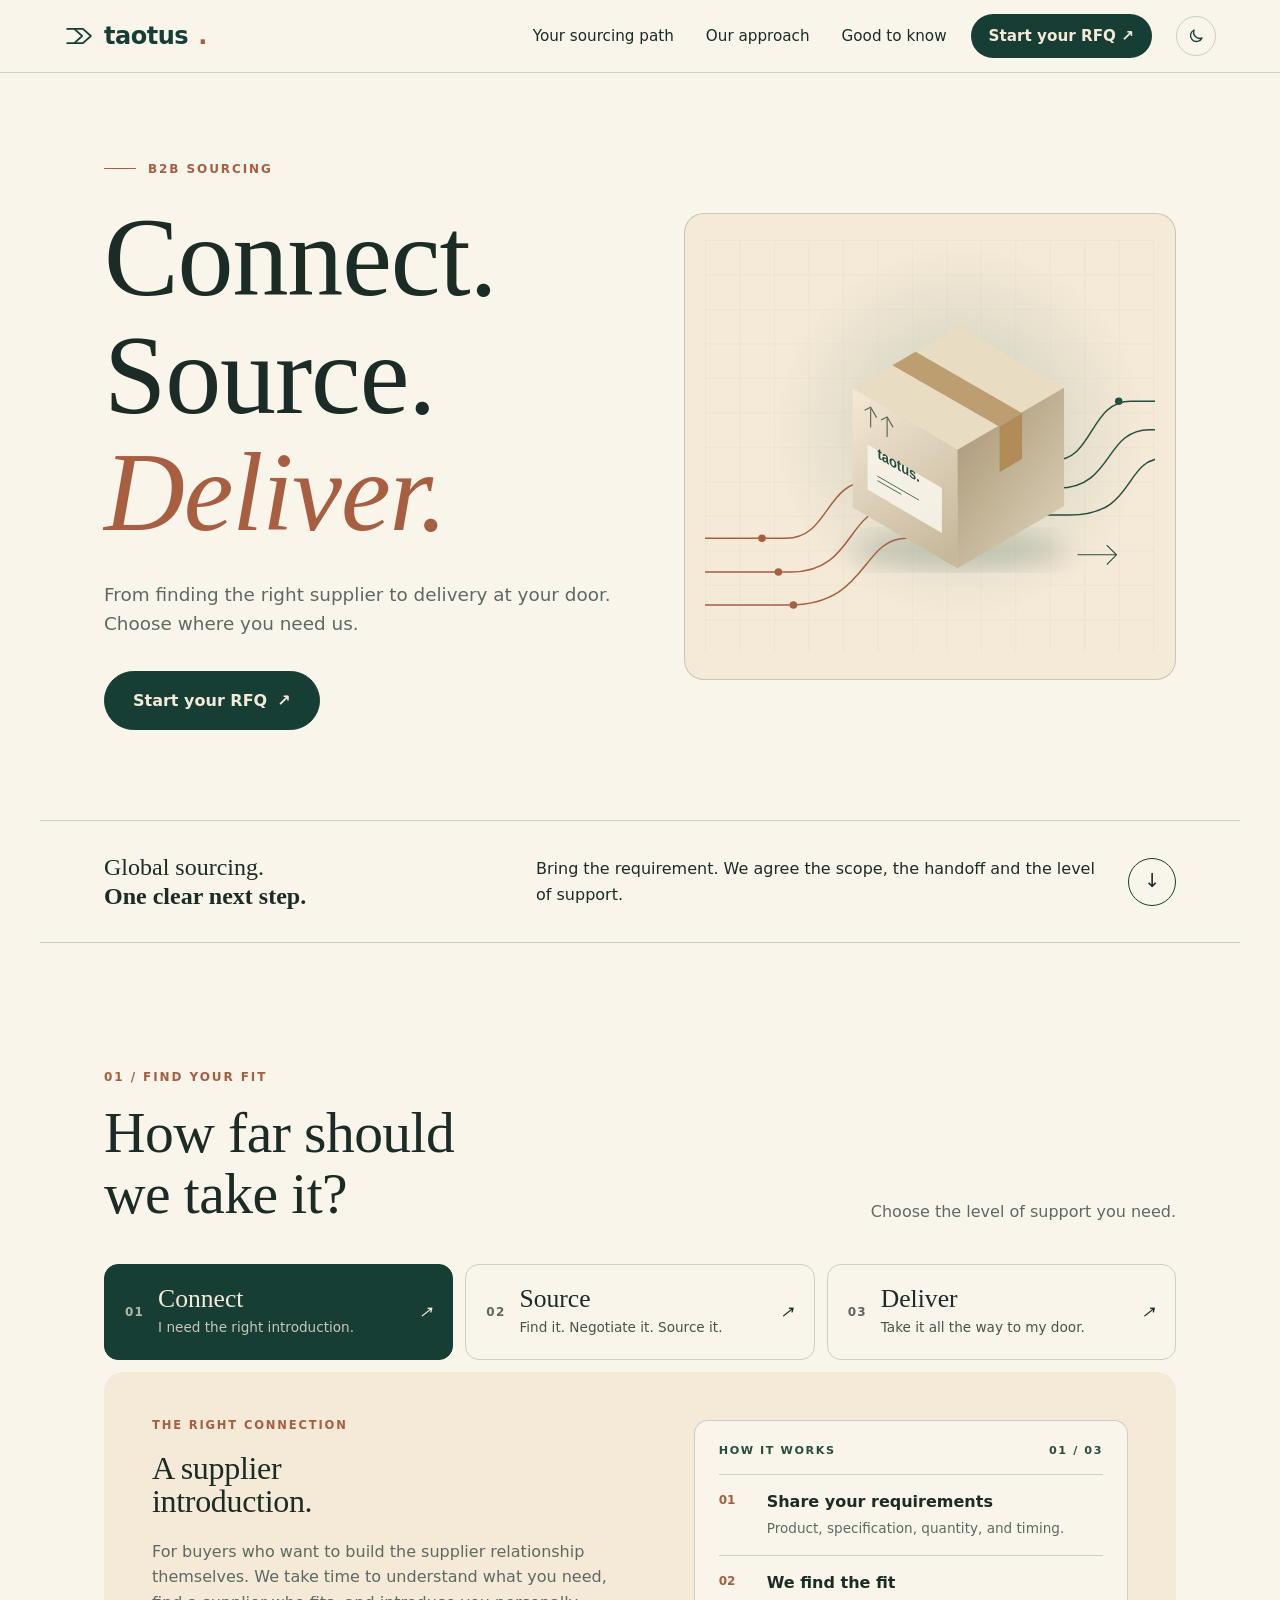
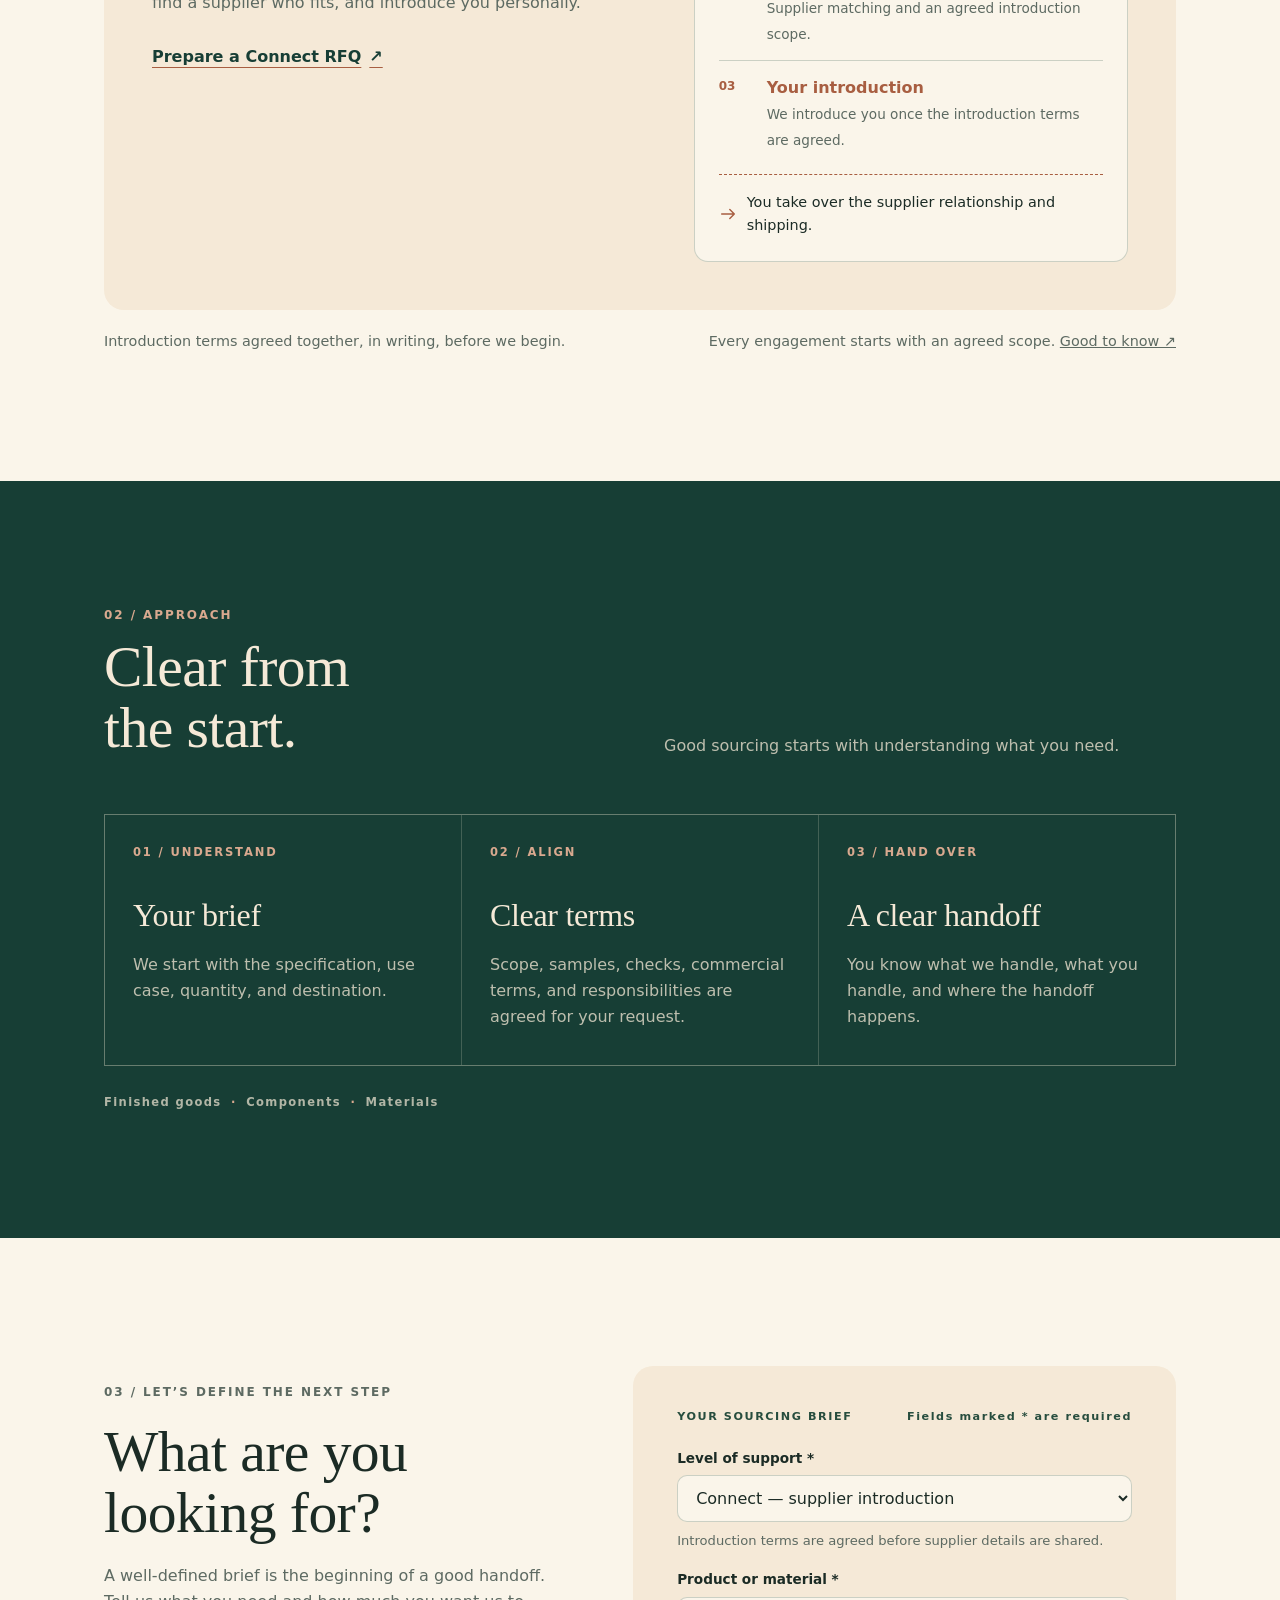
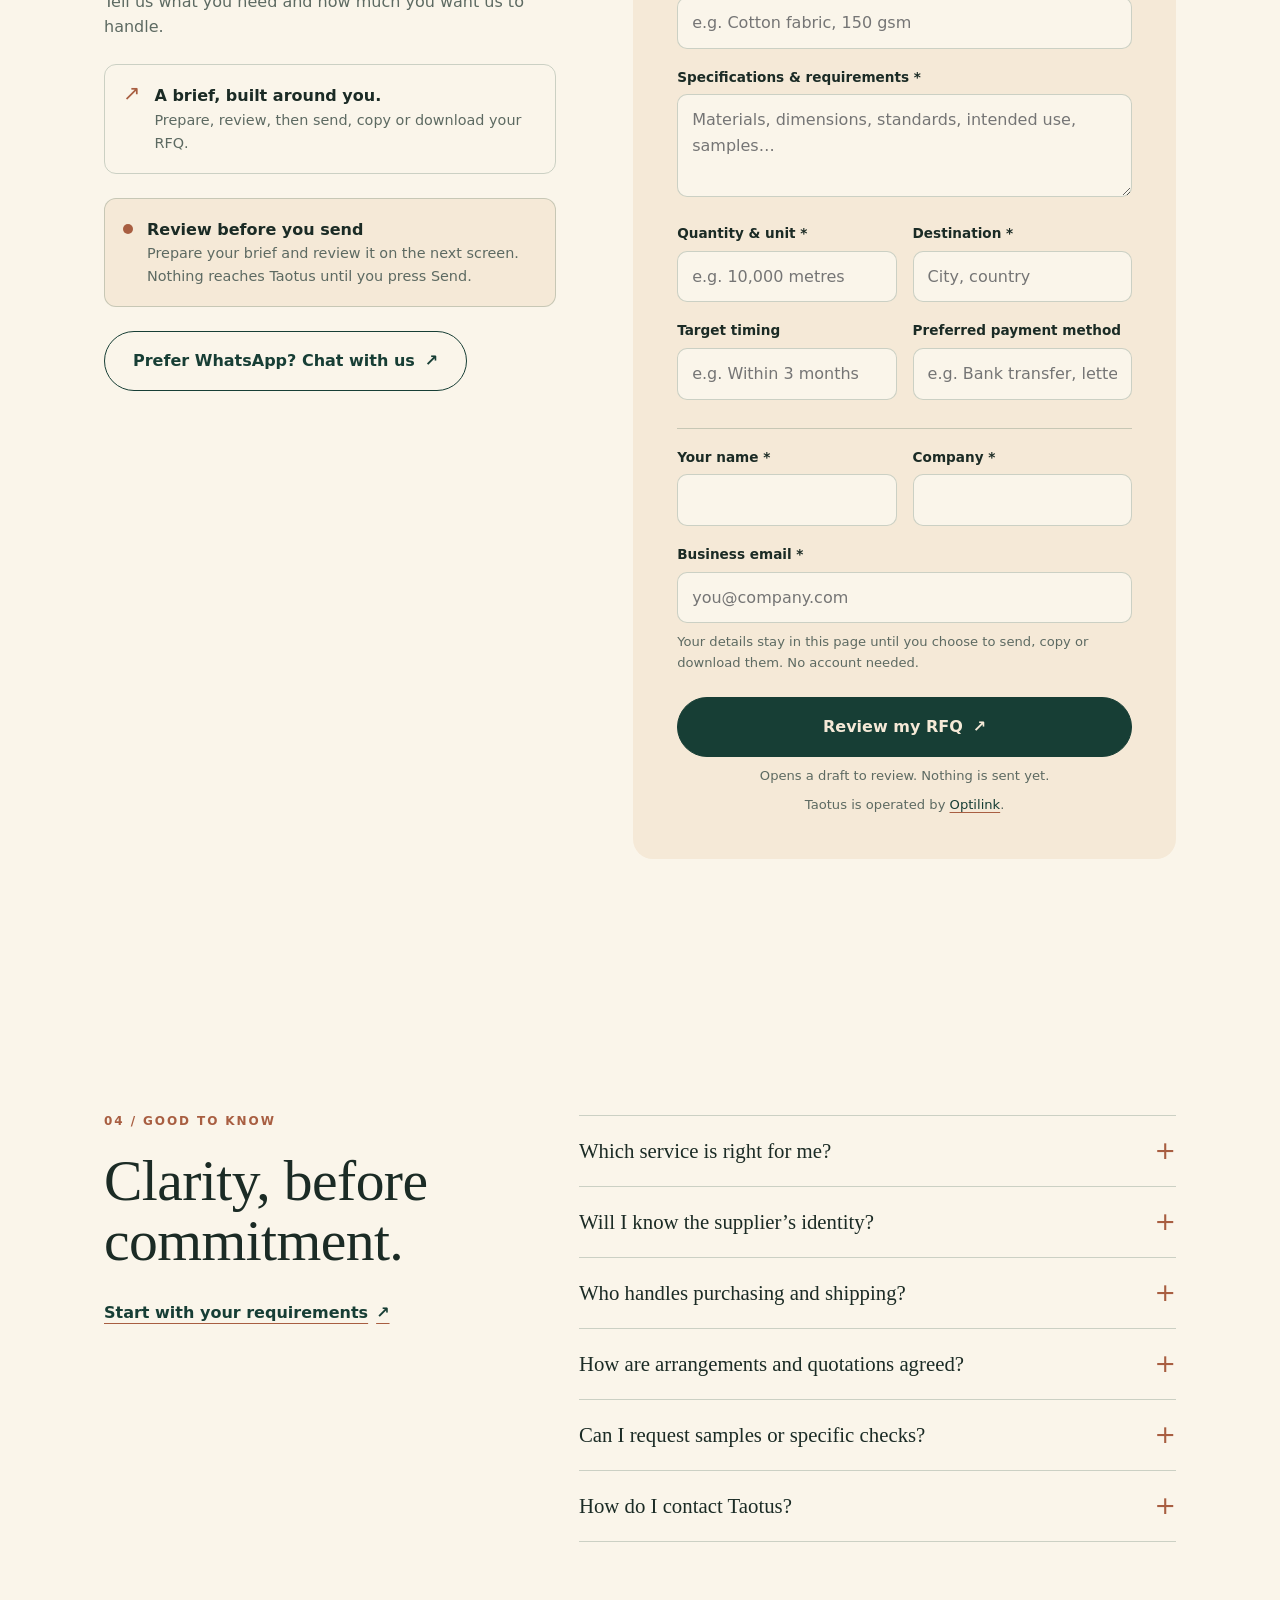
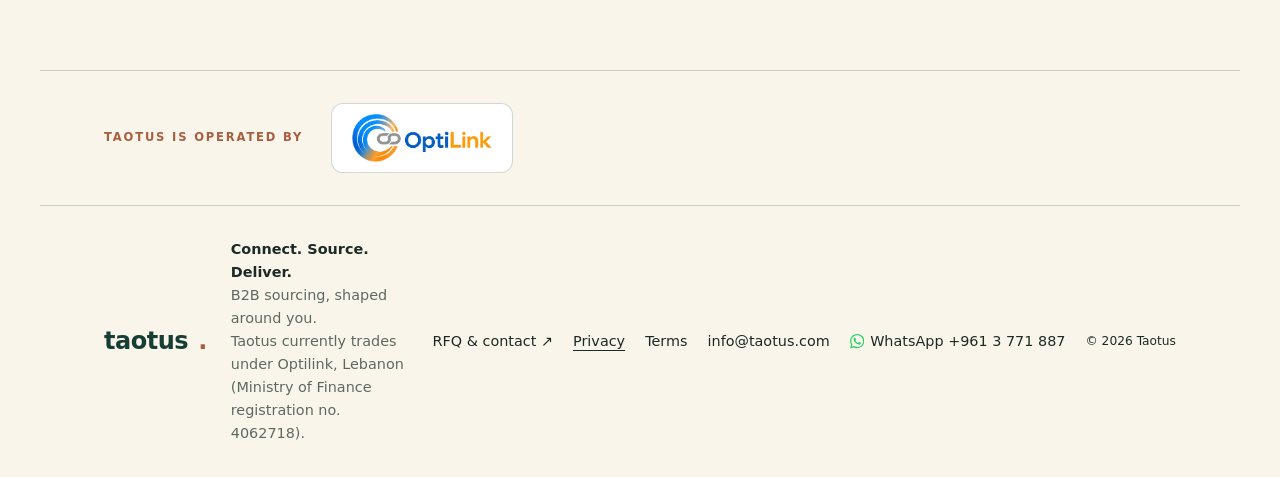
==== commit 01b343c4: "Hero button goes to RFQ; replace indicative budget with preferred payment method Co-Authored-By: Cla" ====
--- a/index.html
+++ b/index.html
@@ -34,7 +34,7 @@
       <p class="eyebrow"><span class="small-line"></span> B2B SOURCING</p>
       <h1>Connect.<br>Source.<br><em>Deliver.</em></h1>
       <p class="hero-description">From finding the right supplier to delivery at your door. Choose where you need us.</p>
-      <a class="button primary" href="#your-path">Find your sourcing path <span aria-hidden="true">↗</span></a>
+      <a class="button primary" href="#rfq">Start your RFQ <span aria-hidden="true">↗</span></a>
     </div>
     <div class="hero-art" role="img" aria-label="Three sourcing paths meet at a Taotus parcel and continue to a shared destination.">
       <svg class="handoff-art" viewBox="0 0 600 550" fill="none" aria-hidden="true">
@@ -83,7 +83,7 @@
       <label for="product">Product or material *</label><input id="product" name="product" placeholder="e.g. Cotton fabric, 150 gsm" maxlength="180" required>
       <label for="specifications">Specifications & requirements *</label><textarea id="specifications" name="specifications" rows="3" maxlength="5000" placeholder="Materials, dimensions, standards, intended use, samples…" required></textarea>
       <div class="form-row"><div><label for="quantity">Quantity & unit *</label><input id="quantity" name="quantity" placeholder="e.g. 10,000 metres" maxlength="100" required></div><div><label for="destination">Destination *</label><input id="destination" name="destination" placeholder="City, country" maxlength="150" required></div></div>
-      <div class="form-row"><div><label for="timing">Target timing</label><input id="timing" name="timing" placeholder="e.g. Within 3 months" maxlength="100"></div><div><label for="budget">Indicative budget</label><input id="budget" name="budget" placeholder="Amount & currency, if known" maxlength="100"></div></div>
+      <div class="form-row"><div><label for="timing">Target timing</label><input id="timing" name="timing" placeholder="e.g. Within 3 months" maxlength="100"></div><div><label for="payment">Preferred payment method</label><input id="payment" name="payment" placeholder="e.g. Bank transfer, letter of credit" maxlength="200"></div></div>
       <div class="form-divider"></div>
       <div class="form-row"><div><label for="full-name">Your name *</label><input id="full-name" name="name" autocomplete="name" maxlength="100" required></div><div><label for="company">Company *</label><input id="company" name="company" autocomplete="organization" maxlength="150" required></div></div>
       <label for="email">Business email *</label><input id="email" type="email" name="email" autocomplete="email" placeholder="you@company.com" maxlength="254" required>
